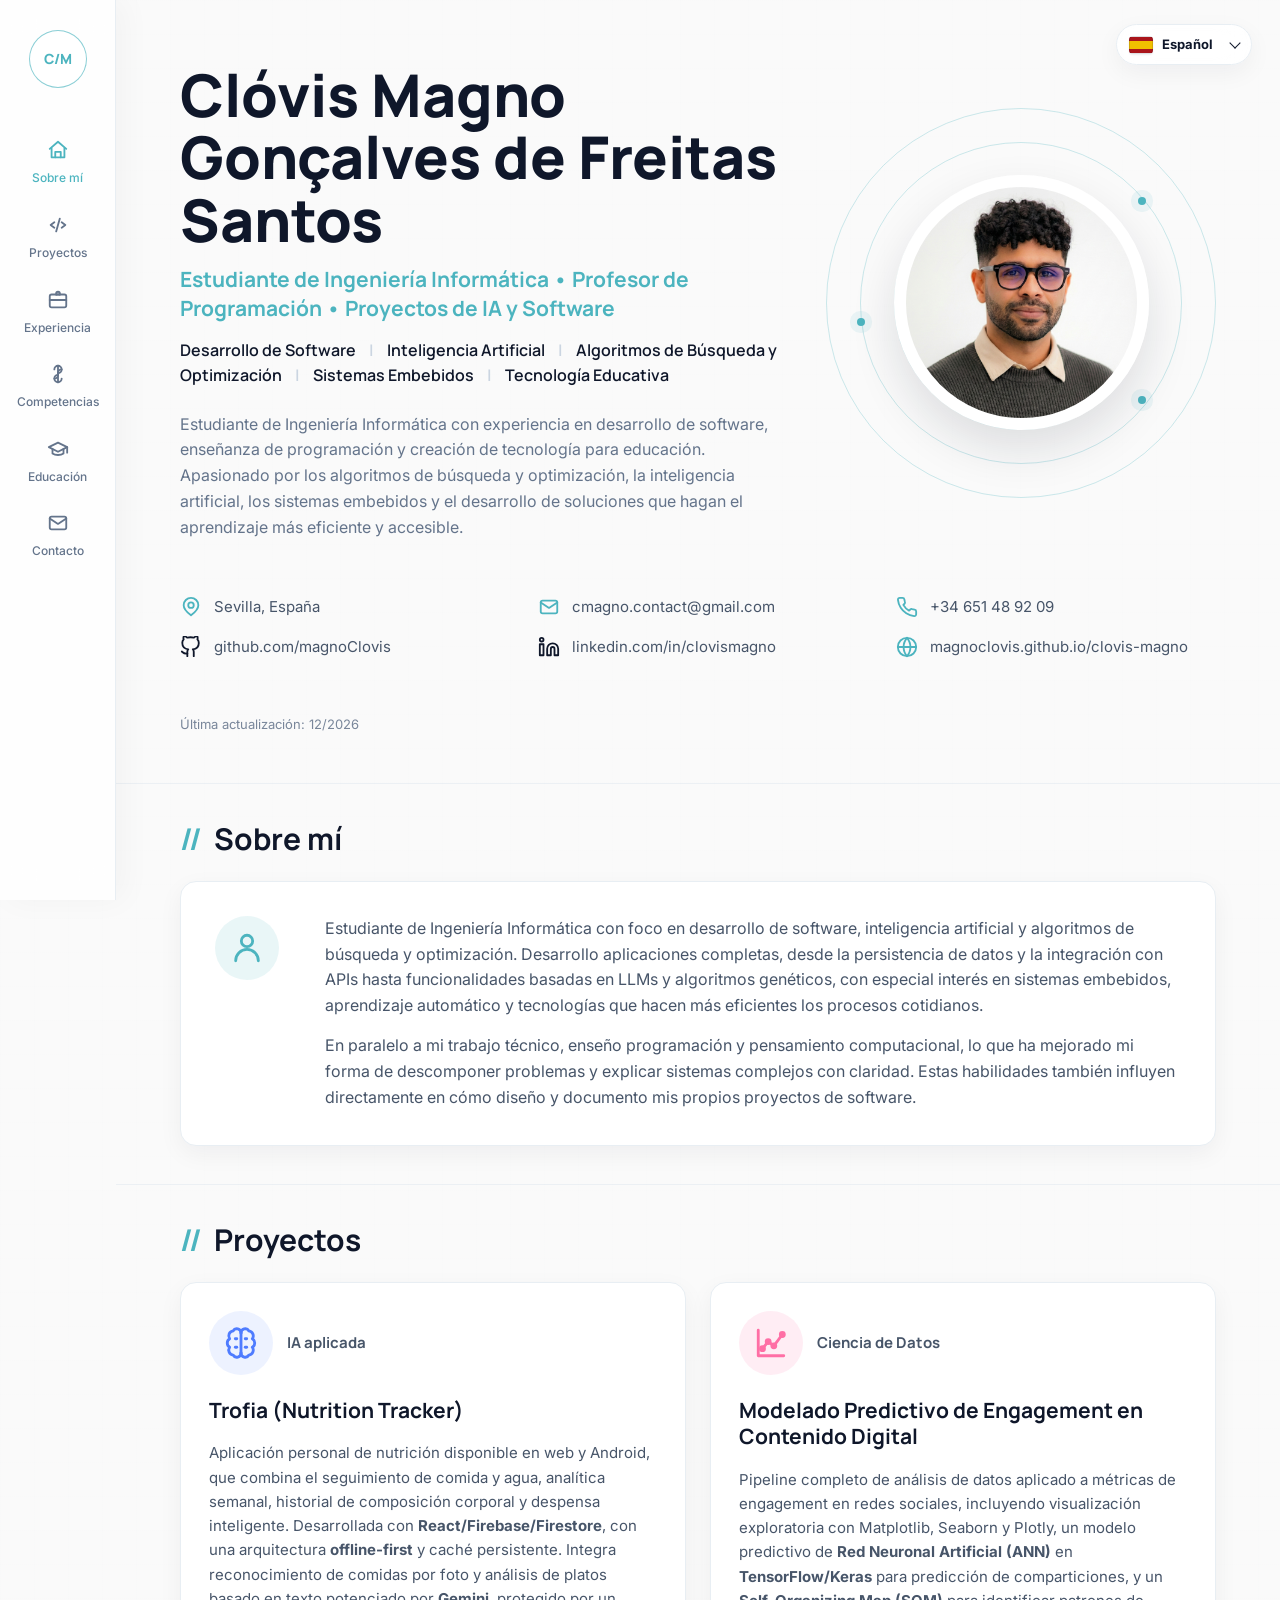
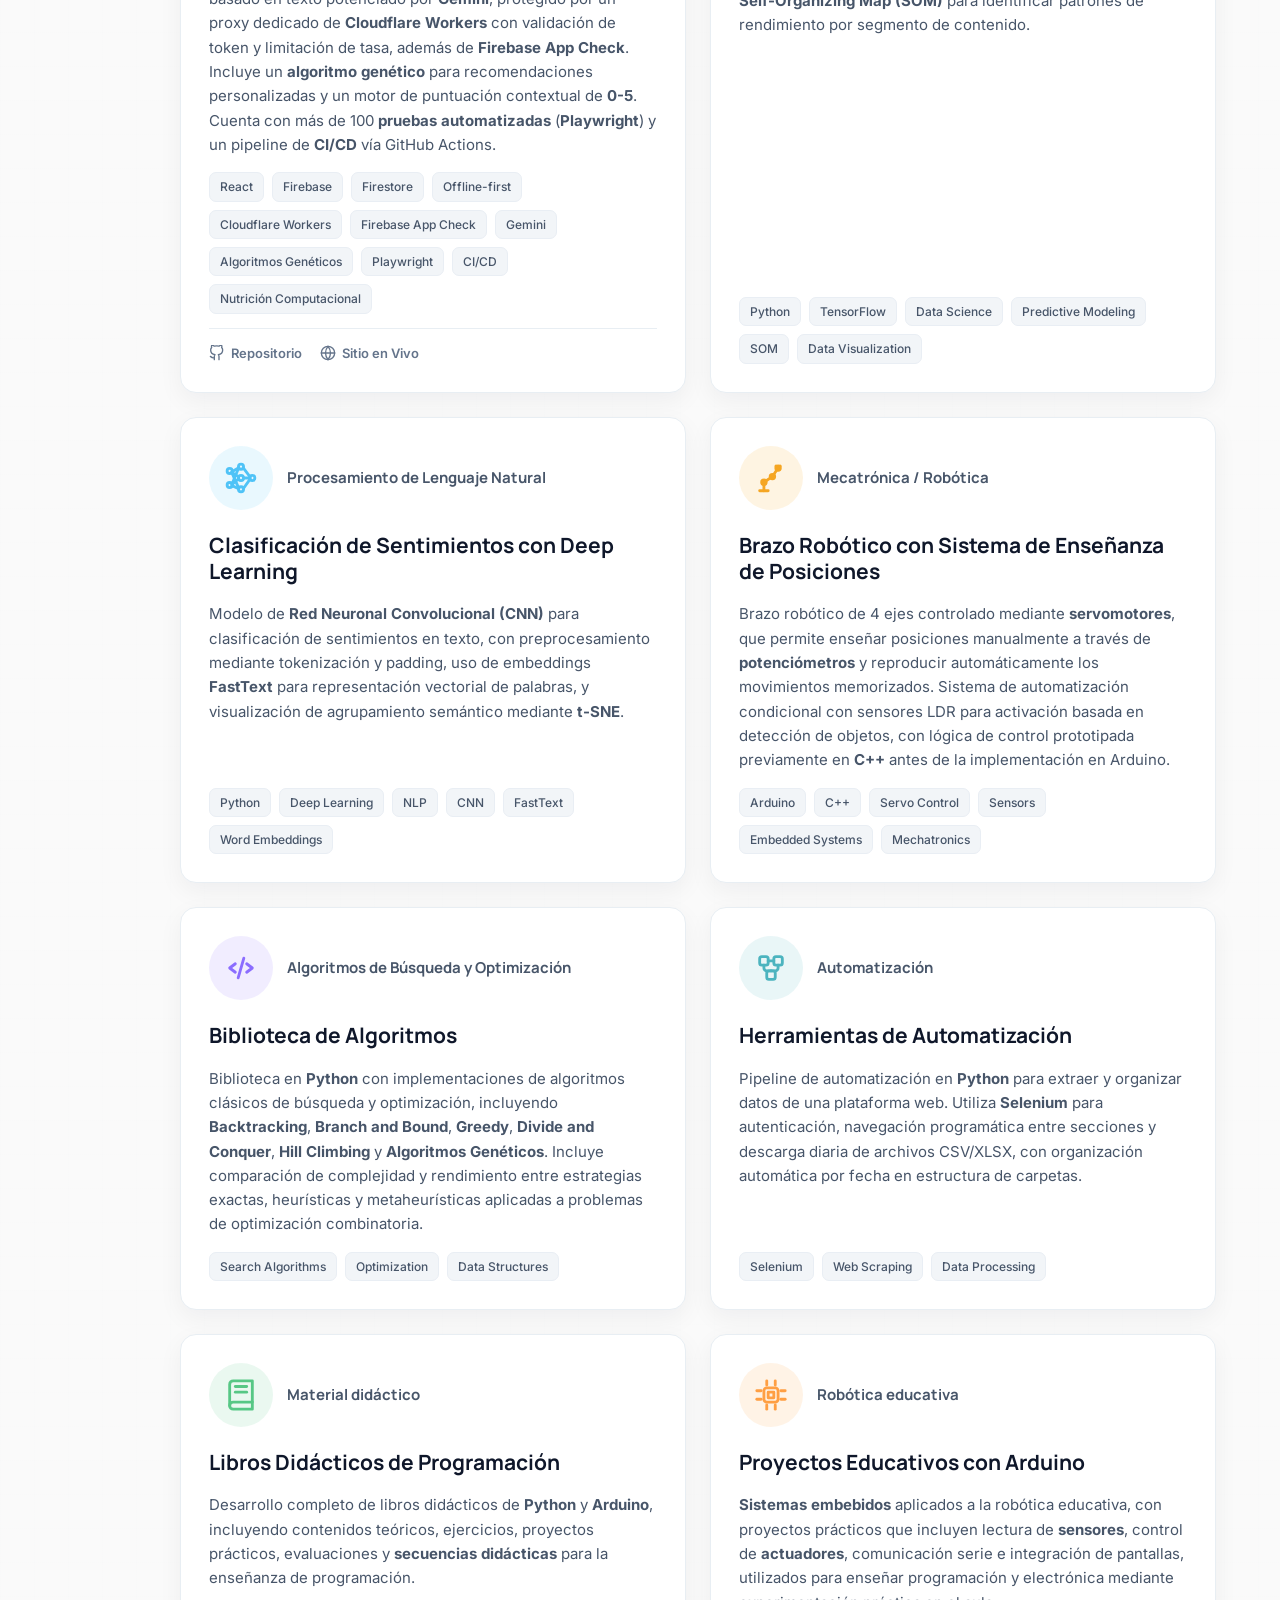
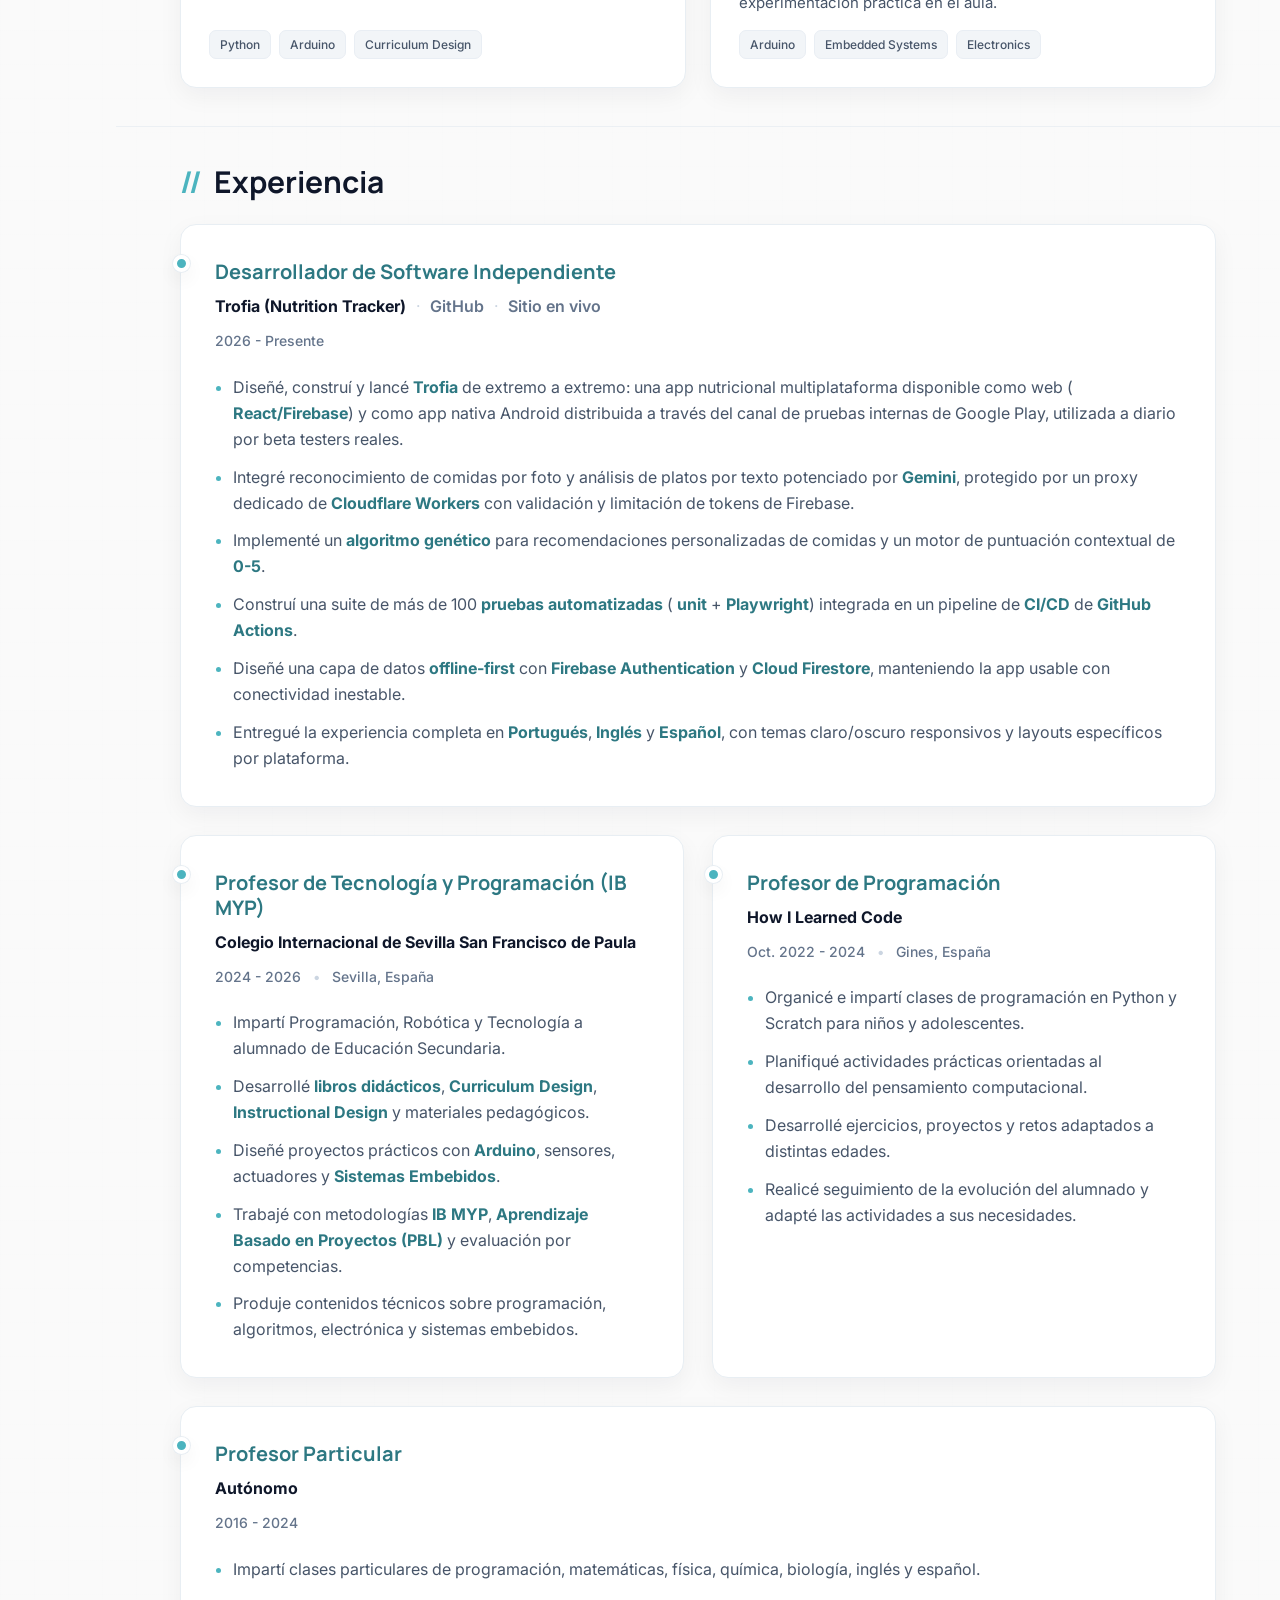
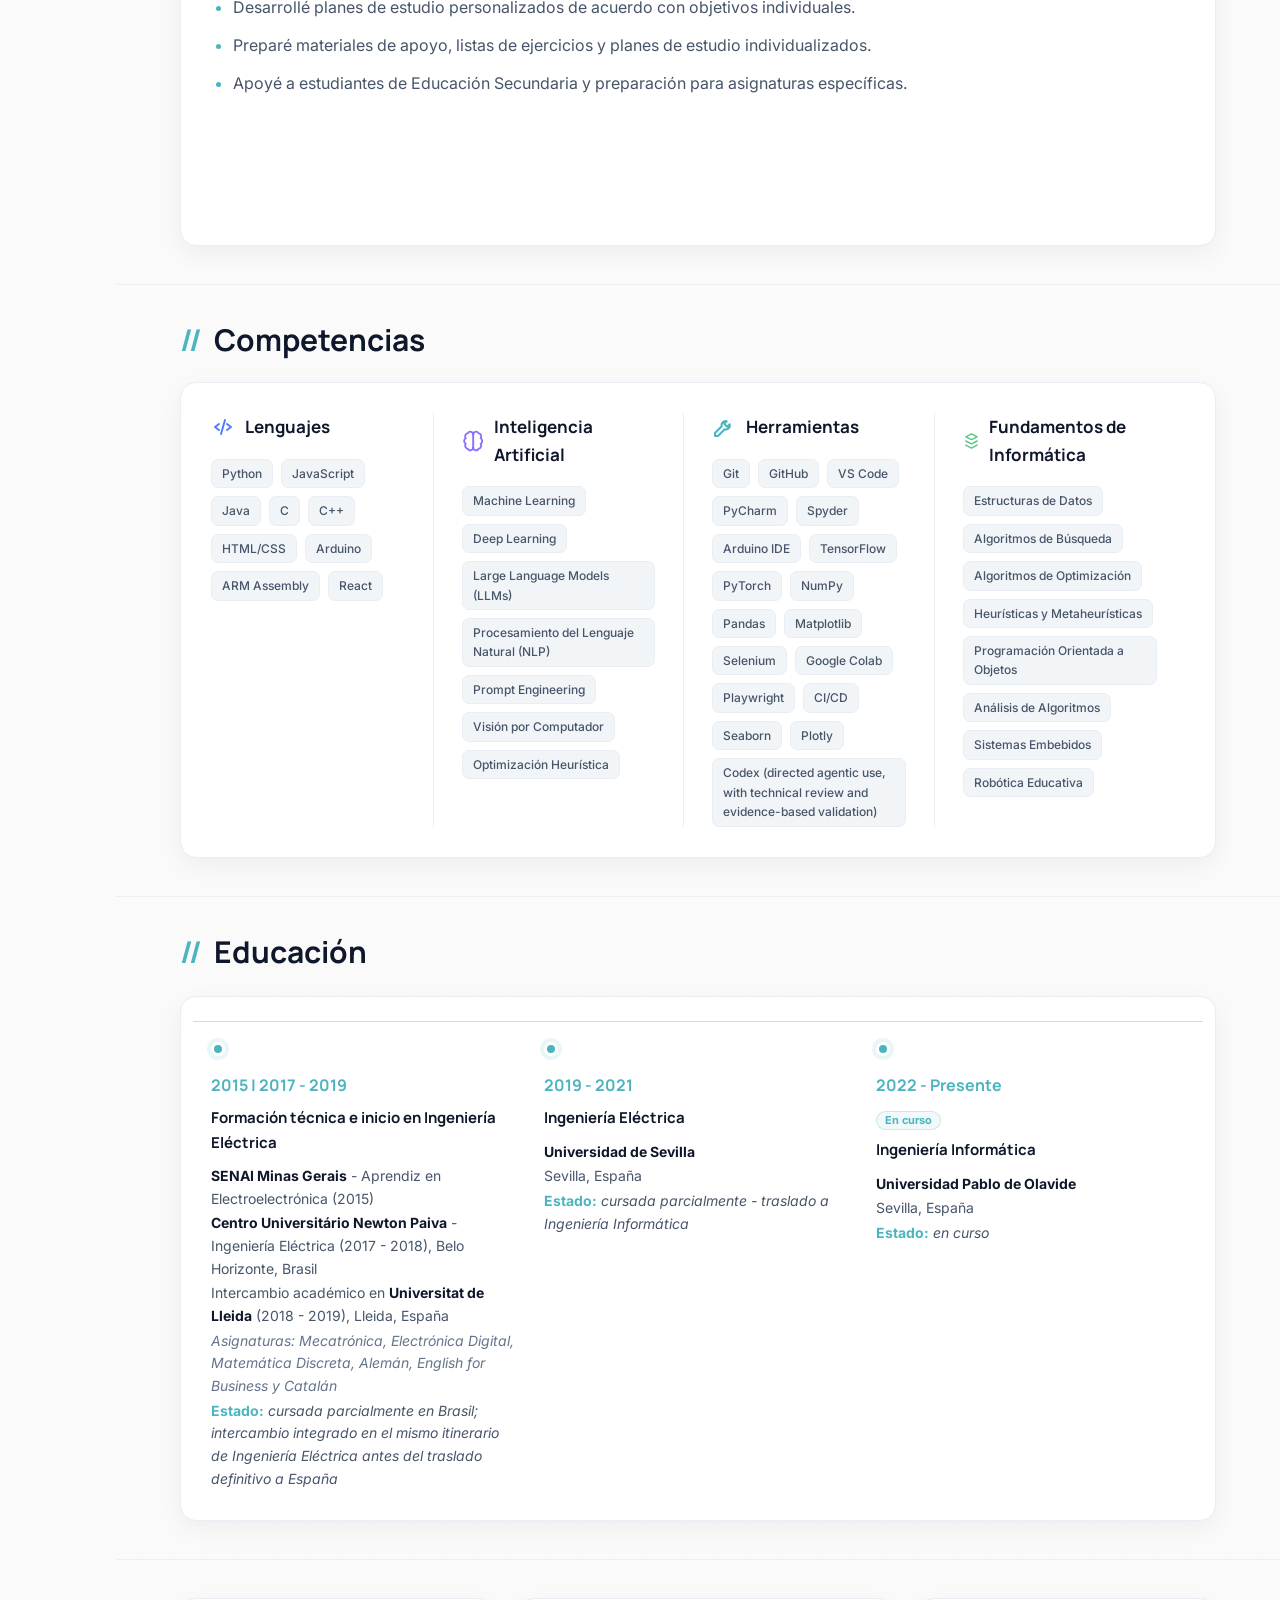
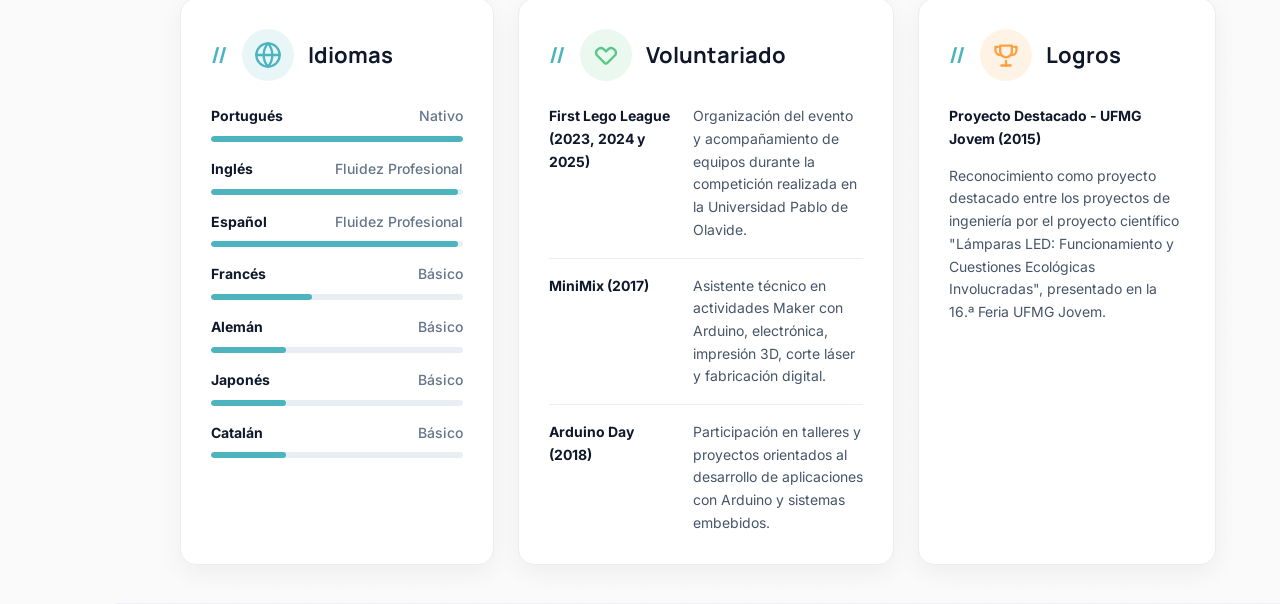
==== es.html @ 5e1bd8a6 "Update Trofia project details and add last-updated in resume" ====
<!DOCTYPE html>
<html lang="es-ES">
<head>
  <meta charset="UTF-8">
  <meta name="viewport" content="width=device-width, initial-scale=1.0">
  <title>Clóvis Magno (ES)</title>
  <link rel="preconnect" href="https://fonts.googleapis.com">
  <link rel="preconnect" href="https://fonts.gstatic.com" crossorigin>
  <link href="https://fonts.googleapis.com/css2?family=Inter:wght@400;500;600;700&family=Manrope:wght@600;700;800&display=swap" rel="stylesheet">
  <link rel="stylesheet" href="style.css?v=20260703d">
</head>
<body>
  <!-- Navegacion lateral: enlaces fijos a las secciones del curriculum. -->
  <aside class="sidebar" aria-label="Navegacion del curriculum">
    <a class="brand" href="#inicio" aria-label="Inicio">C/M</a>

    <nav class="menu">
      <a href="#sobre" class="active">
        <svg class="icon" viewBox="0 0 24 24" aria-hidden="true"><path d="M3 10.8 12 3l9 7.8"/><path d="M5 10v10h14V10"/><path d="M9 20v-6h6v6"/></svg>
        <span>Sobre mí</span>
      </a>
      <a href="#projetos">
        <svg class="icon" viewBox="0 0 24 24" aria-hidden="true"><path d="m8 9-4 3 4 3"/><path d="m16 9 4 3-4 3"/><path d="m14 5-4 14"/></svg>
        <span>Proyectos</span>
      </a>
      <a href="#experiencia">
        <svg class="icon" viewBox="0 0 24 24" aria-hidden="true"><path d="M10 6h4"/><path d="M10 6V5a2 2 0 0 1 2-2 2 2 0 0 1 2 2v1"/><rect x="3" y="6" width="18" height="14" rx="2"/><path d="M3 12h18"/></svg>
        <span>Experiencia</span>
      </a>
      <a href="#habilidades">
        <svg class="icon" viewBox="0 0 24 24" aria-hidden="true"><path d="M12 3v18"/><path d="M8 7a4 4 0 1 1 4 4"/><path d="M16 17a4 4 0 1 1-4-4"/><path d="M16 7a4 4 0 0 0-4 4"/><path d="M8 17a4 4 0 0 0 4-4"/></svg>
        <span>Competencias</span>
      </a>
      <a href="#educacao">
        <svg class="icon" viewBox="0 0 24 24" aria-hidden="true"><path d="m22 10-10-5-10 5 10 5 10-5Z"/><path d="M6 12v5c3 2 9 2 12 0v-5"/><path d="M22 10v6"/></svg>
        <span>Educación</span>
      </a>
      <a href="#contato">
        <svg class="icon" viewBox="0 0 24 24" aria-hidden="true"><rect x="3" y="5" width="18" height="14" rx="2"/><path d="m3 7 9 6 9-6"/></svg>
        <span>Contacto</span>
      </a>
    </nav>
  </aside>
  <!-- Fin de la navegacion lateral. -->

  <!-- Selector de idioma: enlaces entre las versiones localizadas del curriculum. -->
  <div class="language-switcher" aria-label="Selector de idioma">
    <details>
      <summary><span class="language-current"><span class="flag flag-es" aria-hidden="true"></span><span>Español</span></span></summary>
      <div class="language-options">
        <a href="index.html"><span class="flag flag-us" aria-hidden="true"></span><span>English</span></a>
        <a href="es.html" aria-current="page"><span class="flag flag-es" aria-hidden="true"></span><span>Español</span></a>
        <a href="pt.html"><span class="flag flag-br" aria-hidden="true"></span><span>Português</span></a>
      </div>
    </details>
  </div>
  <!-- Fin del selector de idioma. -->

  <!-- Contenido principal: cuerpo imprimible del curriculum. -->
  <main class="page">
    <!-- Seccion de presentacion: identidad, titular, foto y canales de contacto. -->
    <section class="hero section" id="inicio">
      <div class="hero-content">
        <h1>Clóvis Magno Gonçalves de Freitas Santos</h1>
        <h2>Estudiante de Ingeniería Informática • Profesor de Programación • Proyectos de IA y Software</h2>
        <p class="headline">Desarrollo de Software <span>|</span> Inteligencia Artificial <span>|</span> Algoritmos de Búsqueda y Optimización <span>|</span> Sistemas Embebidos <span>|</span> Tecnología Educativa</p>
        <p class="intro">
          Estudiante de Ingeniería Informática con experiencia en desarrollo de software,
          enseñanza de programación y creación de tecnología para educación. Apasionado por
          los algoritmos de búsqueda y optimización, la inteligencia artificial, los sistemas embebidos y
          el desarrollo de soluciones que hagan el aprendizaje más eficiente y accesible.
        </p>

      </div>

      <div class="portrait-wrap" aria-label="Foto de perfil">
        <div class="orbit orbit-one"></div>
        <div class="orbit orbit-two"></div>
        <div class="orbit orbit-three"></div>
        <div class="dot dot-a"></div>
        <div class="dot dot-b"></div>
        <div class="dot dot-c"></div>
        <div class="portrait" role="img" aria-label="Foto de Clovis Magno"></div>
      </div>

      <ul class="contact-grid" id="contato" aria-label="Datos de contacto">
        <li>
          <svg class="contact-icon" viewBox="0 0 24 24" aria-hidden="true"><path d="M20 10c0 5-8 11-8 11S4 15 4 10a8 8 0 1 1 16 0Z"/><circle cx="12" cy="10" r="3"/></svg>
          <span>Sevilla, España</span>
        </li>
        <li>
          <svg class="contact-icon" viewBox="0 0 24 24" aria-hidden="true"><rect x="3" y="5" width="18" height="14" rx="2"/><path d="m3 7 9 6 9-6"/></svg>
          <a href="mailto:cmagno.contact@gmail.com">cmagno.contact@gmail.com</a>
        </li>
        <li>
          <svg class="contact-icon" viewBox="0 0 24 24" aria-hidden="true"><path d="M22 16.92v3a2 2 0 0 1-2.18 2 19.8 19.8 0 0 1-8.63-3.07 19.5 19.5 0 0 1-6-6A19.8 19.8 0 0 1 2.12 4.2 2 2 0 0 1 4.11 2h3a2 2 0 0 1 2 1.72c.12.9.33 1.77.62 2.61a2 2 0 0 1-.45 2.11L8 9.72a16 16 0 0 0 6.28 6.28l1.28-1.28a2 2 0 0 1 2.11-.45c.84.29 1.71.5 2.61.62A2 2 0 0 1 22 16.92Z"/></svg>
          <a href="tel:+34651489209">+34 651 48 92 09</a>
        </li>
        <li>
          <svg class="contact-icon brand-icon" viewBox="0 0 24 24" aria-hidden="true"><path d="M15 22v-4a4.8 4.8 0 0 0-1-3.5c3.2-.4 6.5-1.6 6.5-7A5.4 5.4 0 0 0 19 3.8 5 5 0 0 0 18.9.3S17.7-.1 15 1.8a13.4 13.4 0 0 0-7 0C5.3-.1 4.1.3 4.1.3A5 5 0 0 0 4 3.8 5.4 5.4 0 0 0 2.5 7.5c0 5.4 3.3 6.6 6.5 7A4.8 4.8 0 0 0 8 18v4"/><path d="M8 19c-3 .9-4.5-.8-6-2"/></svg>
          <a href="https://github.com/magnoClovis" target="_blank" rel="noopener">github.com/magnoClovis</a>
        </li>
        <li>
          <svg class="contact-icon brand-icon" viewBox="0 0 24 24" aria-hidden="true"><path d="M16 8a6 6 0 0 1 6 6v7h-4v-7a2 2 0 0 0-4 0v7h-4v-7a6 6 0 0 1 6-6Z"/><path d="M2 9h4v12H2z"/><circle cx="4" cy="4" r="2"/></svg>
          <a href="https://www.linkedin.com/in/clovismagno/" target="_blank" rel="noopener">linkedin.com/in/clovismagno</a>
        </li>
        <li>
          <svg class="contact-icon" viewBox="0 0 24 24" aria-hidden="true"><circle cx="12" cy="12" r="10"/><path d="M2 12h20"/><path d="M12 2a15.3 15.3 0 0 1 0 20"/><path d="M12 2a15.3 15.3 0 0 0 0 20"/></svg>
          <a href="https://magnoclovis.github.io/clovis-magno/" target="_blank" rel="noopener">magnoclovis.github.io/clovis-magno</a>
        </li>
      </ul>
      <p class="last-updated" id="last-updated" data-label="Última actualización"></p>
    </section>
    <!-- Fin de la seccion de presentacion. -->

    <!-- Seccion sobre mi: resumen profesional enfocado en software. -->
    <section class="section about" id="sobre">
      <div class="section-title">
        <h2>Sobre mí</h2>
      </div>
      <div class="card about-layout">
        <div class="section-visual visual-teal">
          <svg viewBox="0 0 24 24" aria-hidden="true"><path d="M20 21a8 8 0 0 0-16 0"/><circle cx="12" cy="7" r="4"/></svg>
        </div>
        <div class="about-copy">
          <p>
            Estudiante de Ingeniería Informática con foco en desarrollo de software, inteligencia
            artificial y algoritmos de búsqueda y optimización. Desarrollo aplicaciones completas,
            desde la persistencia de datos y la integración con APIs hasta funcionalidades basadas en
            LLMs y algoritmos genéticos, con especial interés en sistemas embebidos, aprendizaje
            automático y tecnologías que hacen más eficientes los procesos cotidianos.
          </p>
          <p>
            En paralelo a mi trabajo técnico, enseño programación y pensamiento computacional, lo que
            ha mejorado mi forma de descomponer problemas y explicar sistemas complejos con claridad.
            Estas habilidades también influyen directamente en cómo diseño y documento mis propios
            proyectos de software.
          </p>
        </div>
      </div>
    </section>
    <!-- Fin de la seccion sobre mi. -->

    <!-- Seccion de proyectos: tarjetas de portfolio tecnico con etiquetas de tecnologia. -->
    <section class="section" id="projetos">
      <div class="section-heading">
        <div class="section-title">
          <h2>Proyectos</h2>
        </div>
      </div>

      <div class="project-grid">
        <article class="card project-card project-blue">
          <div class="project-header">
            <div class="section-visual">
              <svg viewBox="0 0 24 24" aria-hidden="true"><path d="M12 5a3 3 0 0 0-5.6-1.5A3.5 3.5 0 0 0 4 9a3.5 3.5 0 0 0 0 6 3.5 3.5 0 0 0 2.4 5.5A3 3 0 0 0 12 19"/><path d="M12 5a3 3 0 0 1 5.6-1.5A3.5 3.5 0 0 1 20 9a3.5 3.5 0 0 1 0 6 3.5 3.5 0 0 1-2.4 5.5A3 3 0 0 1 12 19"/><path d="M12 5v14"/><path d="M8 9h1"/><path d="M15 9h1"/><path d="M8 15h1"/><path d="M15 15h1"/></svg>
            </div>
            <p class="project-kicker">IA aplicada</p>
          </div>
          <h3>Trofia (Nutrition Tracker)</h3>
          <p>Aplicación personal de nutrición disponible en web y Android, que combina el seguimiento de comida y agua, analítica semanal, historial de composición corporal y despensa inteligente. Desarrollada con <strong>React/Firebase/Firestore</strong>, con una arquitectura <strong>offline-first</strong> y caché persistente. Integra reconocimiento de comidas por foto y análisis de platos basado en texto potenciado por <strong>Gemini</strong>, protegido por un proxy dedicado de <strong>Cloudflare Workers</strong> con validación de token y limitación de tasa, además de <strong>Firebase App Check</strong>. Incluye un <strong>algoritmo genético</strong> para recomendaciones personalizadas y un motor de puntuación contextual de <strong>0-5</strong>. Cuenta con más de 100 <strong>pruebas automatizadas</strong> (<strong>Playwright</strong>) y un pipeline de <strong>CI/CD</strong> vía GitHub Actions.</p>
          <div class="tags">
            <span>React</span><span>Firebase</span><span>Firestore</span><span>Offline-first</span><span>Cloudflare Workers</span><span>Firebase App Check</span><span>Gemini</span><span>Algoritmos Genéticos</span><span>Playwright</span><span>CI/CD</span><span>Nutrición Computacional</span>
          </div>
          <div class="project-links">
            <a href="https://github.com/magnoClovis/nutrition-tracker" target="_blank" rel="noopener">
              <svg viewBox="0 0 24 24" aria-hidden="true"><path d="M15 22v-4a4.8 4.8 0 0 0-1-3.5c3.2-.4 6.5-1.6 6.5-7A5.4 5.4 0 0 0 19 3.8 5 5 0 0 0 18.9.3S17.7-.1 15 1.8a13.4 13.4 0 0 0-7 0C5.3-.1 4.1.3 4.1.3A5 5 0 0 0 4 3.8 5.4 5.4 0 0 0 2.5 7.5c0 5.4 3.3 6.6 6.5 7A4.8 4.8 0 0 0 8 18v4"/><path d="M8 19c-3 .9-4.5-.8-6-2"/></svg>
              <span>Repositorio</span>
            </a>
            <a href="https://magnoclovis.github.io/nutrition-tracker/" target="_blank" rel="noopener">
              <svg viewBox="0 0 24 24" aria-hidden="true"><circle cx="12" cy="12" r="10"/><path d="M2 12h20"/><path d="M12 2a15.3 15.3 0 0 1 0 20"/><path d="M12 2a15.3 15.3 0 0 0 0 20"/></svg>
              <span>Sitio en Vivo</span>
            </a>
          </div>
        </article>

        <article class="card project-card project-pink">
          <div class="project-header">
            <div class="section-visual">
              <svg viewBox="0 0 24 24" aria-hidden="true"><path d="M3 3v18h18"/><path d="M6 16 10 11 14 14 20 6"/><circle cx="6" cy="16" r="1.4"/><circle cx="10" cy="11" r="1.4"/><circle cx="14" cy="14" r="1.4"/><circle cx="20" cy="6" r="1.4"/></svg>
            </div>
            <p class="project-kicker">Ciencia de Datos</p>
          </div>
          <h3>Modelado Predictivo de Engagement en Contenido Digital</h3>
          <p>Pipeline completo de análisis de datos aplicado a métricas de engagement en redes sociales, incluyendo visualización exploratoria con Matplotlib, Seaborn y Plotly, un modelo predictivo de <strong>Red Neuronal Artificial (ANN)</strong> en <strong>TensorFlow/Keras</strong> para predicción de comparticiones, y un <strong>Self-Organizing Map (SOM)</strong> para identificar patrones de rendimiento por segmento de contenido.</p>
          <div class="tags">
            <span>Python</span><span>TensorFlow</span><span>Data Science</span><span>Predictive Modeling</span><span>SOM</span><span>Data Visualization</span>
          </div>
        </article>

        <article class="card project-card project-cyan">
          <div class="project-header">
            <div class="section-visual">
              <svg viewBox="0 0 24 24" aria-hidden="true"><circle cx="4" cy="7" r="1.8"/><circle cx="4" cy="17" r="1.8"/><circle cx="12" cy="4" r="1.8"/><circle cx="12" cy="12" r="1.8"/><circle cx="12" cy="20" r="1.8"/><circle cx="20" cy="12" r="1.8"/><path d="M5.6 7.6 10.4 4.8"/><path d="M5.6 8 10.4 11.2"/><path d="M5.6 8.4 10.4 19.2"/><path d="M5.6 16.4 10.4 4.8"/><path d="M5.6 16.8 10.4 12.4"/><path d="M5.6 17.4 10.4 19.6"/><path d="M13.6 4.8 18.4 11.2"/><path d="M13.6 12 18.4 12"/><path d="M13.6 19.6 18.4 12.8"/></svg>
            </div>
            <p class="project-kicker">Procesamiento de Lenguaje Natural</p>
          </div>
          <h3>Clasificación de Sentimientos con Deep Learning</h3>
          <p>Modelo de <strong>Red Neuronal Convolucional (CNN)</strong> para clasificación de sentimientos en texto, con preprocesamiento mediante tokenización y padding, uso de embeddings <strong>FastText</strong> para representación vectorial de palabras, y visualización de agrupamiento semántico mediante <strong>t-SNE</strong>.</p>
          <div class="tags">
            <span>Python</span><span>Deep Learning</span><span>NLP</span><span>CNN</span><span>FastText</span><span>Word Embeddings</span>
          </div>
        </article>

        <article class="card project-card project-amber">
          <div class="project-header">
            <div class="section-visual">
              <svg viewBox="0 0 24 24" aria-hidden="true"><path d="M4 21h6"/><path d="M7 21v-4"/><circle cx="7" cy="15" r="1.6"/><path d="M7 15 13 11"/><circle cx="13" cy="11" r="1.6"/><path d="M13 11 17 5"/><circle cx="17" cy="5" r="1.6"/><path d="M15.5 3.5 17 5 18.5 3.5"/></svg>
            </div>
            <p class="project-kicker">Mecatrónica / Robótica</p>
          </div>
          <h3>Brazo Robótico con Sistema de Enseñanza de Posiciones</h3>
          <p>Brazo robótico de 4 ejes controlado mediante <strong>servomotores</strong>, que permite enseñar posiciones manualmente a través de <strong>potenciómetros</strong> y reproducir automáticamente los movimientos memorizados. Sistema de automatización condicional con sensores LDR para activación basada en detección de objetos, con lógica de control prototipada previamente en <strong>C++</strong> antes de la implementación en Arduino.</p>
          <div class="tags">
            <span>Arduino</span><span>C++</span><span>Servo Control</span><span>Sensors</span><span>Embedded Systems</span><span>Mechatronics</span>
          </div>
        </article>

        <article class="card project-card project-purple">
          <div class="project-header">
            <div class="section-visual">
              <svg viewBox="0 0 24 24" aria-hidden="true"><path d="m8 9-4 3 4 3"/><path d="m16 9 4 3-4 3"/><path d="m14 5-4 14"/></svg>
            </div>
            <p class="project-kicker">Algoritmos de Búsqueda y Optimización</p>
          </div>
          <h3>Biblioteca de Algoritmos</h3>
          <p>Biblioteca en <strong>Python</strong> con implementaciones de algoritmos clásicos de búsqueda y optimización, incluyendo <strong>Backtracking</strong>, <strong>Branch and Bound</strong>, <strong>Greedy</strong>, <strong>Divide and Conquer</strong>, <strong>Hill Climbing</strong> y <strong>Algoritmos Genéticos</strong>. Incluye comparación de complejidad y rendimiento entre estrategias exactas, heurísticas y metaheurísticas aplicadas a problemas de optimización combinatoria.</p>
          <div class="tags">
            <span>Search Algorithms</span><span>Optimization</span><span>Data Structures</span>
          </div>
        </article>

        <article class="card project-card project-teal">
          <div class="project-header">
            <div class="section-visual">
              <svg viewBox="0 0 24 24" aria-hidden="true"><rect x="4" y="4" width="6" height="6" rx="1.5"/><rect x="14" y="4" width="6" height="6" rx="1.5"/><rect x="9" y="14" width="6" height="6" rx="1.5"/><path d="M10 7h4"/><path d="M17 10v2a2 2 0 0 1-2 2h-3"/><path d="M7 10v2a2 2 0 0 0 2 2h3"/></svg>
            </div>
            <p class="project-kicker">Automatización</p>
          </div>
          <h3>Herramientas de Automatización</h3>
          <p>Pipeline de automatización en <strong>Python</strong> para extraer y organizar datos de una plataforma web. Utiliza <strong>Selenium</strong> para autenticación, navegación programática entre secciones y descarga diaria de archivos CSV/XLSX, con organización automática por fecha en estructura de carpetas.</p>
          <div class="tags">
            <span>Selenium</span><span>Web Scraping</span><span>Data Processing</span>
          </div>
        </article>

        <article class="card project-card project-green">
          <div class="project-header">
            <div class="section-visual">
              <svg viewBox="0 0 24 24" aria-hidden="true"><path d="M4 19.5A2.5 2.5 0 0 1 6.5 17H20"/><path d="M4 4.5A2.5 2.5 0 0 1 6.5 2H20v20H6.5A2.5 2.5 0 0 1 4 19.5v-15Z"/><path d="M8 6h8"/><path d="M8 10h8"/></svg>
            </div>
            <p class="project-kicker">Material didáctico</p>
          </div>
          <h3>Libros Didácticos de Programación</h3>
          <p>Desarrollo completo de libros didácticos de <strong>Python</strong> y <strong>Arduino</strong>, incluyendo contenidos teóricos, ejercicios, proyectos prácticos, evaluaciones y <strong>secuencias didácticas</strong> para la enseñanza de programación.</p>
          <div class="tags">
            <span>Python</span><span>Arduino</span><span>Curriculum Design</span>
          </div>
        </article>

        <article class="card project-card project-orange">
          <div class="project-header">
            <div class="section-visual">
              <svg viewBox="0 0 24 24" aria-hidden="true"><rect x="7" y="7" width="10" height="10" rx="2"/><path d="M10 10h4v4h-4z"/><path d="M9 2v3"/><path d="M15 2v3"/><path d="M9 19v3"/><path d="M15 19v3"/><path d="M2 9h3"/><path d="M2 15h3"/><path d="M19 9h3"/><path d="M19 15h3"/></svg>
            </div>
            <p class="project-kicker">Robótica educativa</p>
          </div>
          <h3>Proyectos Educativos con Arduino</h3>
          <p><strong>Sistemas embebidos</strong> aplicados a la robótica educativa, con proyectos prácticos que incluyen lectura de <strong>sensores</strong>, control de <strong>actuadores</strong>, comunicación serie e integración de pantallas, utilizados para enseñar programación y electrónica mediante experimentación práctica en el aula.</p>
          <div class="tags">
            <span>Arduino</span><span>Embedded Systems</span><span>Electronics</span>
          </div>
        </article>
      </div>
    </section>
    <!-- Fin de la seccion de proyectos. -->

    <!-- Seccion de experiencia: historial profesional de docencia y tutoria. -->
    <section class="section" id="experiencia">
      <div class="section-heading">
        <div class="section-title">
          <h2>Experiencia</h2>
        </div>
      </div>

      <div class="experience-grid">
        <article class="card job-card">
          <span class="job-dot"></span>
          <h3>Desarrollador de Software Independiente</h3>
          <p class="company">Trofia (Nutrition Tracker) <span class="sep">·</span> <a href="https://github.com/magnoClovis/nutrition-tracker" target="_blank" rel="noopener">GitHub</a> <span class="sep">·</span> <a href="https://magnoclovis.github.io/nutrition-tracker/" target="_blank" rel="noopener">Sitio en vivo</a></p>
          <p class="meta">2026 - Presente</p>
          <ul>
            <li>Diseñé, construí y lancé <strong>Trofia</strong> de extremo a extremo: una app nutricional multiplataforma disponible como web ( <strong>React/Firebase</strong>) y como app nativa Android distribuida a través del canal de pruebas internas de Google Play, utilizada a diario por beta testers reales.</li>
            <li>Integré reconocimiento de comidas por foto y análisis de platos por texto potenciado por <strong>Gemini</strong>, protegido por un proxy dedicado de <strong>Cloudflare Workers</strong> con validación y limitación de tokens de Firebase.</li>
            <li>Implementé un <strong>algoritmo genético</strong> para recomendaciones personalizadas de comidas y un motor de puntuación contextual de <strong>0-5</strong>.</li>
            <li>Construí una suite de más de 100 <strong>pruebas automatizadas</strong> ( <strong>unit</strong> + <strong>Playwright</strong>) integrada en un pipeline de <strong>CI/CD</strong> de <strong>GitHub Actions</strong>.</li>
            <li>Diseñé una capa de datos <strong>offline-first</strong> con <strong>Firebase Authentication</strong> y <strong>Cloud Firestore</strong>, manteniendo la app usable con conectividad inestable.</li>
            <li>Entregué la experiencia completa en <strong>Portugués</strong>, <strong>Inglés</strong> y <strong>Español</strong>, con temas claro/oscuro responsivos y layouts específicos por plataforma.</li>
          </ul>
        </article>

        <article class="card job-card">
          <span class="job-dot"></span>
          <h3>Profesor de Tecnología y Programación (IB MYP)</h3>
          <p class="company">Colegio Internacional de Sevilla San Francisco de Paula</p>
          <p class="meta">2024 - 2026 <span>•</span> Sevilla, España</p>
          <ul>
            <li>Impartí Programación, Robótica y Tecnología a alumnado de Educación Secundaria.</li>
            <li>Desarrollé <strong>libros didácticos</strong>, <strong>Curriculum Design</strong>, <strong>Instructional Design</strong> y materiales pedagógicos.</li>
            <li>Diseñé proyectos prácticos con <strong>Arduino</strong>, sensores, actuadores y <strong>Sistemas Embebidos</strong>.</li>
            <li>Trabajé con metodologías <strong>IB MYP</strong>, <strong>Aprendizaje Basado en Proyectos (PBL)</strong> y evaluación por competencias.</li>
            <li>Produje contenidos técnicos sobre programación, algoritmos, electrónica y sistemas embebidos.</li>
          </ul>
        </article>

        <article class="card job-card">
          <span class="job-dot"></span>
          <h3>Profesor de Programación</h3>
          <p class="company">How I Learned Code</p>
          <p class="meta">Oct. 2022 - 2024 <span>•</span> Gines, España</p>
          <ul>
            <li>Organicé e impartí clases de programación en Python y Scratch para niños y adolescentes.</li>
            <li>Planifiqué actividades prácticas orientadas al desarrollo del pensamiento computacional.</li>
            <li>Desarrollé ejercicios, proyectos y retos adaptados a distintas edades.</li>
            <li>Realicé seguimiento de la evolución del alumnado y adapté las actividades a sus necesidades.</li>
          </ul>
        </article>

        <article class="card job-card">
          <span class="job-dot"></span>
          <h3>Profesor Particular</h3>
          <p class="company">Autónomo</p>
          <p class="meta">2016 - 2024</p>
          <ul>
            <li>Impartí clases particulares de programación, matemáticas, física, química, biología, inglés y español.</li>
            <li>Desarrollé planes de estudio personalizados de acuerdo con objetivos individuales.</li>
            <li>Preparé materiales de apoyo, listas de ejercicios y planes de estudio individualizados.</li>
            <li>Apoyé a estudiantes de Educación Secundaria y preparación para asignaturas específicas.</li>
          </ul>
        </article>
      </div>
    </section>
    <!-- Fin de la seccion de experiencia. -->

    <!-- Seccion de competencias: habilidades tecnicas y herramientas agrupadas. -->
    <section class="section skills" id="habilidades">
      <div class="section-title">
        <h2>Competencias</h2>
      </div>

      <div class="card skills-grid">
        <div class="skill-block skill-blue">
          <h3><svg viewBox="0 0 24 24" aria-hidden="true"><path d="m8 9-4 3 4 3"/><path d="m16 9 4 3-4 3"/><path d="m14 5-4 14"/></svg>Lenguajes</h3>
          <div class="tags">
            <span>Python</span><span>JavaScript</span><span>Java</span><span>C</span><span>C++</span><span>HTML/CSS</span><span>Arduino</span><span>ARM Assembly</span><span>React</span>
          </div>
        </div>

        <div class="skill-block skill-purple">
          <h3><svg viewBox="0 0 24 24" aria-hidden="true"><path d="M12 5a3 3 0 0 0-5.6-1.5A3.5 3.5 0 0 0 4 9a3.5 3.5 0 0 0 0 6 3.5 3.5 0 0 0 2.4 5.5A3 3 0 0 0 12 19"/><path d="M12 5a3 3 0 0 1 5.6-1.5A3.5 3.5 0 0 1 20 9a3.5 3.5 0 0 1 0 6 3.5 3.5 0 0 1-2.4 5.5A3 3 0 0 1 12 19"/><path d="M12 5v14"/></svg>Inteligencia Artificial</h3>
          <div class="tags">
            <span>Machine Learning</span><span>Deep Learning</span><span>Large Language Models (LLMs)</span><span>Procesamiento del Lenguaje Natural (NLP)</span><span>Prompt Engineering</span><span>Visión por Computador</span><span>Optimización Heurística</span>
          </div>
        </div>

        <div class="skill-block skill-teal">
          <h3><svg viewBox="0 0 24 24" aria-hidden="true"><path d="M14.7 6.3a4 4 0 0 0-5 5L3 18v3h3l6.7-6.7a4 4 0 0 0 5-5l-2.5 2.5-3-3 2.5-2.5Z"/></svg>Herramientas</h3>
          <div class="tags">
            <span>Git</span><span>GitHub</span><span>VS Code</span><span>PyCharm</span><span>Spyder</span><span>Arduino IDE</span><span>TensorFlow</span><span>PyTorch</span><span>NumPy</span><span>Pandas</span><span>Matplotlib</span><span>Selenium</span><span>Google Colab</span><span>Playwright</span><span>CI/CD</span><span>Seaborn</span><span>Plotly</span><span>Codex (directed agentic use, with technical review and evidence-based validation)</span>
          </div>
        </div>

        <div class="skill-block skill-green">
          <h3><svg viewBox="0 0 24 24" aria-hidden="true"><path d="m12 2 8 4-8 4-8-4 8-4Z"/><path d="m4 12 8 4 8-4"/><path d="m4 18 8 4 8-4"/></svg>Fundamentos de Informática</h3>
          <div class="tags">
            <span>Estructuras de Datos</span><span>Algoritmos de Búsqueda</span><span>Algoritmos de Optimización</span><span>Heurísticas y Metaheurísticas</span><span>Programación Orientada a Objetos</span><span>Análisis de Algoritmos</span><span>Sistemas Embebidos</span><span>Robótica Educativa</span>
          </div>
        </div>
      </div>
    </section>
    <!-- Fin de la seccion de competencias. -->

    <!-- Seccion de educacion: linea de tiempo academica y tecnica en orden cronologico. -->
    <section class="section education credentials" id="educacao">
      <div class="section-title">
        <h2>Educación</h2>
      </div>

      <div class="card timeline education-timeline">
        <article class="timeline-item">
          <div class="pin"></div>
          <h3>2015 | 2017 - 2019</h3>
          <strong>Formación técnica e inicio en Ingeniería Eléctrica</strong>
          <p><strong class="institution">SENAI Minas Gerais</strong> - Aprendiz en Electroelectrónica (2015)</p>
          <p><strong class="institution">Centro Universitário Newton Paiva</strong> - Ingeniería Eléctrica (2017 - 2018), Belo Horizonte, Brasil</p>
          <p>Intercambio académico en <strong class="institution">Universitat de Lleida</strong> (2018 - 2019), Lleida, España</p>
          <p class="coursework">Asignaturas: Mecatrónica, Electrónica Digital, Matemática Discreta, Alemán, English for Business y Catalán</p>
          <p><span class="status-label">Estado:</span> <em class="status-value">cursada parcialmente en Brasil; intercambio integrado en el mismo itinerario de Ingeniería Eléctrica antes del traslado definitivo a España</em></p>
        </article>

        <article class="timeline-item">
          <div class="pin"></div>
          <h3>2019 - 2021</h3>
          <strong>Ingeniería Eléctrica</strong>
          <p><strong class="institution">Universidad de Sevilla</strong></p>
          <p>Sevilla, España</p>
          <p><span class="status-label">Estado:</span> <em class="status-value">cursada parcialmente - traslado a Ingeniería Informática</em></p>
        </article>

        <article class="timeline-item">
          <div class="pin"></div>
          <h3>2022 - Presente</h3>
          <span class="timeline-badge">En curso</span>
          <strong>Ingeniería Informática</strong>
          <p><strong class="institution">Universidad Pablo de Olavide</strong></p>
          <p>Sevilla, España</p>
          <p><span class="status-label">Estado:</span> <em class="status-value">en curso</em></p>
        </article>
      </div>
    </section>
    <!-- Fin de la seccion de educacion. -->

    <!-- Informacion adicional: idiomas, voluntariado y logros. -->
    <section class="section extra-grid">
      <article class="card extra-card language-card">
        <h2><span><svg viewBox="0 0 24 24" aria-hidden="true"><circle cx="12" cy="12" r="10"/><path d="M2 12h20"/><path d="M12 2a15.3 15.3 0 0 1 0 20"/><path d="M12 2a15.3 15.3 0 0 0 0 20"/></svg></span>Idiomas</h2>
        <div class="language-list">
          <div class="language-row" style="--level:100%"><p><strong>Portugués</strong><span>Nativo</span></p><div class="meter"><i></i></div></div>
          <div class="language-row" style="--level:98%"><p><strong>Inglés</strong><span>Fluidez Profesional</span></p><div class="meter"><i></i></div></div>
          <div class="language-row" style="--level:98%"><p><strong>Español</strong><span>Fluidez Profesional</span></p><div class="meter"><i></i></div></div>
          <div class="language-row" style="--level:40%"><p><strong>Francés</strong><span>Básico</span></p><div class="meter"><i></i></div></div>
          <div class="language-row" style="--level:30%"><p><strong>Alemán</strong><span>Básico</span></p><div class="meter"><i></i></div></div>
          <div class="language-row" style="--level:30%"><p><strong>Japonés</strong><span>Básico</span></p><div class="meter"><i></i></div></div>
          <div class="language-row" style="--level:30%"><p><strong>Catalán</strong><span>Básico</span></p><div class="meter"><i></i></div></div>
        </div>
      </article>

      <article class="card extra-card volunteering-card">
        <h2><span><svg viewBox="0 0 24 24" aria-hidden="true"><path d="M11 19 4 12a4 4 0 0 1 6-5l2 2 2-2a4 4 0 0 1 6 5l-7 7a1.4 1.4 0 0 1-2 0Z"/></svg></span>Voluntariado</h2>
        <div class="volunteer-list">
          <p><strong>First Lego League (2023, 2024 y 2025)</strong><span>Organización del evento y acompañamiento de equipos durante la competición realizada en la Universidad Pablo de Olavide.</span></p>
          <p><strong>MiniMix (2017)</strong><span>Asistente técnico en actividades Maker con Arduino, electrónica, impresión 3D, corte láser y fabricación digital.</span></p>
          <p><strong>Arduino Day (2018)</strong><span>Participación en talleres y proyectos orientados al desarrollo de aplicaciones con Arduino y sistemas embebidos.</span></p>
        </div>
      </article>

      <article class="card extra-card achievement-card">
        <h2><span><svg viewBox="0 0 24 24" aria-hidden="true"><path d="M8 21h8"/><path d="M12 17v4"/><path d="M7 4h10v5a5 5 0 0 1-10 0V4Z"/><path d="M5 5H3v3a4 4 0 0 0 4 4"/><path d="M19 5h2v3a4 4 0 0 1-4 4"/></svg></span>Logros</h2>
        <p><strong>Proyecto Destacado - UFMG Jovem (2015)</strong></p>
        <p>Reconocimiento como proyecto destacado entre los proyectos de ingeniería por el proyecto científico "Lámparas LED: Funcionamiento y Cuestiones Ecológicas Involucradas", presentado en la 16.ª Feria UFMG Jovem.</p>
      </article>
    </section>
    <!-- Fin de la informacion adicional. -->
  </main>
  <!-- Fin del contenido principal. -->
  <script>
    (function () {
      const now = new Date();
      const month = String(now.getMonth() + 1).padStart(2, "0");
      const year = now.getFullYear();
      const node = document.getElementById("last-updated");
      if (node && node.dataset && node.dataset.label) {
        node.textContent = `${node.dataset.label}: ${month}/${year}`;
      }
    })();
  </script>
</body>
</html>
---- style.css ----
/**
 * Design tokens
 *
 * Shared colors, spacing, radius, and shadow values used across the resume UI.
 */
:root {
  --accent: #4CB4BF;
  --blue: #4F7CFF;
  --teal: #4CB4BF;
  --green: #57C785;
  --orange: #FF9F43;
  --purple: #8B6DFF;
  --cyan: #4FC3F7;
  --pink: #FF6FA5;
  --amber: #F5A623;
  --bg: #FAFAFA;
  --card: #FFFFFF;
  --title: #0F172A;
  --text: #475569;
  --muted: #64748B;
  --border: #E8EEF3;
  --grid: rgba(230, 238, 243, 0.03);
  --shadow: 0 8px 24px rgba(15, 23, 42, 0.05);
  --radius: 16px;
}

/**
 * Base reset and document defaults
 *
 * Normalizes box sizing, typography, page background, and inherited link behavior.
 */
* {
  box-sizing: border-box;
}

html {
  scroll-behavior: smooth;
}

body {
  margin: 0;
  color: var(--text);
  font-family: "Inter", system-ui, -apple-system, BlinkMacSystemFont, "Segoe UI", sans-serif;
  font-size: 16px;
  line-height: 1.62;
  background:
    linear-gradient(var(--grid) 1px, transparent 1px),
    linear-gradient(90deg, var(--grid) 1px, transparent 1px),
    var(--bg);
  background-size: 34px 34px;
}

a {
  color: inherit;
  text-decoration: none;
}

/**
 * Floating controls
 *
 * Language selector and optional print-mode control displayed on the web version.
 */
.language-switcher {
  position: fixed;
  top: 24px;
  right: 28px;
  z-index: 20;
  font-size: 13px;
}

.print-mode-link {
  position: fixed;
  top: 76px;
  right: 28px;
  z-index: 20;
  display: inline-flex;
  align-items: center;
  gap: 8px;
  min-width: 136px;
  padding: 9px 12px;
  color: var(--title);
  font-size: 13px;
  font-weight: 700;
  background: rgba(255, 255, 255, 0.86);
  border: 1px solid var(--border);
  border-radius: 999px;
  box-shadow: var(--shadow);
  backdrop-filter: blur(16px);
}

.print-mode-link::before {
  content: "";
  width: 14px;
  height: 10px;
  border: 1.5px solid var(--accent);
  border-radius: 2px;
}

.language-switcher details {
  position: relative;
}

.language-switcher summary {
  min-width: 136px;
  display: inline-flex;
  align-items: center;
  justify-content: space-between;
  gap: 10px;
  padding: 9px 12px;
  color: var(--title);
  font-weight: 700;
  list-style: none;
  cursor: pointer;
  background: rgba(255, 255, 255, 0.86);
  border: 1px solid var(--border);
  border-radius: 999px;
  box-shadow: var(--shadow);
  backdrop-filter: blur(16px);
}

.language-switcher summary::-webkit-details-marker {
  display: none;
}

.language-switcher summary::after {
  content: "";
  width: 7px;
  height: 7px;
  border-right: 1.5px solid currentColor;
  border-bottom: 1.5px solid currentColor;
  transform: translateY(-2px) rotate(45deg);
}

.language-options {
  position: absolute;
  top: calc(100% + 8px);
  right: 0;
  width: 166px;
  display: grid;
  gap: 4px;
  padding: 6px;
  background: #fff;
  border: 1px solid var(--border);
  border-radius: 14px;
  box-shadow: 0 14px 34px rgba(15, 23, 42, 0.1);
}

.language-options a,
.language-current {
  display: flex;
  align-items: center;
  gap: 9px;
}

.language-options a {
  padding: 8px 10px;
  color: var(--text);
  font-weight: 600;
  border-radius: 10px;
}

.language-options a:hover,
.language-options a[aria-current="page"] {
  color: var(--title);
  background: #F2F5F8;
}

.flag {
  width: 24px;
  height: 18px;
  flex: 0 0 auto;
  display: inline-block;
  overflow: hidden;
  background-position: center;
  background-repeat: no-repeat;
  background-size: cover;
  border: 1px solid rgba(15, 23, 42, 0.14);
  border-radius: 4px;
  box-shadow: 0 1px 2px rgba(15, 23, 42, 0.08);
}

.flag-us {
  background-image: url("data:image/svg+xml,%3Csvg xmlns='http://www.w3.org/2000/svg' viewBox='0 0 7410 3900'%3E%3Cpath fill='%23b22234' d='M0 0h7410v3900H0z'/%3E%3Cpath stroke='%23fff' stroke-width='300' d='M0 450h7410M0 1050h7410M0 1650h7410M0 2250h7410M0 2850h7410M0 3450h7410'/%3E%3Cpath fill='%233c3b6e' d='M0 0h2964v2100H0z'/%3E%3Cg fill='%23fff'%3E%3Ccircle cx='247' cy='175' r='55'/%3E%3Ccircle cx='741' cy='175' r='55'/%3E%3Ccircle cx='1235' cy='175' r='55'/%3E%3Ccircle cx='1729' cy='175' r='55'/%3E%3Ccircle cx='2223' cy='175' r='55'/%3E%3Ccircle cx='2717' cy='175' r='55'/%3E%3Ccircle cx='494' cy='385' r='55'/%3E%3Ccircle cx='988' cy='385' r='55'/%3E%3Ccircle cx='1482' cy='385' r='55'/%3E%3Ccircle cx='1976' cy='385' r='55'/%3E%3Ccircle cx='2470' cy='385' r='55'/%3E%3Ccircle cx='247' cy='595' r='55'/%3E%3Ccircle cx='741' cy='595' r='55'/%3E%3Ccircle cx='1235' cy='595' r='55'/%3E%3Ccircle cx='1729' cy='595' r='55'/%3E%3Ccircle cx='2223' cy='595' r='55'/%3E%3Ccircle cx='2717' cy='595' r='55'/%3E%3Ccircle cx='494' cy='805' r='55'/%3E%3Ccircle cx='988' cy='805' r='55'/%3E%3Ccircle cx='1482' cy='805' r='55'/%3E%3Ccircle cx='1976' cy='805' r='55'/%3E%3Ccircle cx='2470' cy='805' r='55'/%3E%3Ccircle cx='247' cy='1015' r='55'/%3E%3Ccircle cx='741' cy='1015' r='55'/%3E%3Ccircle cx='1235' cy='1015' r='55'/%3E%3Ccircle cx='1729' cy='1015' r='55'/%3E%3Ccircle cx='2223' cy='1015' r='55'/%3E%3Ccircle cx='2717' cy='1015' r='55'/%3E%3Ccircle cx='494' cy='1225' r='55'/%3E%3Ccircle cx='988' cy='1225' r='55'/%3E%3Ccircle cx='1482' cy='1225' r='55'/%3E%3Ccircle cx='1976' cy='1225' r='55'/%3E%3Ccircle cx='2470' cy='1225' r='55'/%3E%3Ccircle cx='247' cy='1435' r='55'/%3E%3Ccircle cx='741' cy='1435' r='55'/%3E%3Ccircle cx='1235' cy='1435' r='55'/%3E%3Ccircle cx='1729' cy='1435' r='55'/%3E%3Ccircle cx='2223' cy='1435' r='55'/%3E%3Ccircle cx='2717' cy='1435' r='55'/%3E%3Ccircle cx='494' cy='1645' r='55'/%3E%3Ccircle cx='988' cy='1645' r='55'/%3E%3Ccircle cx='1482' cy='1645' r='55'/%3E%3Ccircle cx='1976' cy='1645' r='55'/%3E%3Ccircle cx='2470' cy='1645' r='55'/%3E%3Ccircle cx='247' cy='1855' r='55'/%3E%3Ccircle cx='741' cy='1855' r='55'/%3E%3Ccircle cx='1235' cy='1855' r='55'/%3E%3Ccircle cx='1729' cy='1855' r='55'/%3E%3Ccircle cx='2223' cy='1855' r='55'/%3E%3Ccircle cx='2717' cy='1855' r='55'/%3E%3C/g%3E%3C/svg%3E");
}

.flag-es {
  background-image: url("data:image/svg+xml,%3Csvg xmlns='http://www.w3.org/2000/svg' viewBox='0 0 750 500'%3E%3Cpath fill='%23aa151b' d='M0 0h750v500H0z'/%3E%3Cpath fill='%23f1bf00' d='M0 125h750v250H0z'/%3E%3C/svg%3E");
}

.flag-br {
  background-image: url("data:image/svg+xml,%3Csvg xmlns='http://www.w3.org/2000/svg' viewBox='0 0 720 504'%3E%3Cpath fill='%23009b3a' d='M0 0h720v504H0z'/%3E%3Cpath fill='%23ffdf00' d='M360 58 646 252 360 446 74 252z'/%3E%3Ccircle cx='360' cy='252' r='112' fill='%23002776'/%3E%3Cpath fill='none' stroke='%23fff' stroke-width='22' d='M256 238c68-20 148-14 224 22'/%3E%3C/svg%3E");
}

/**
 * Icon and heading defaults
 *
 * Establishes consistent SVG stroke rendering and removes default heading margins.
 */
svg {
  display: block;
  fill: none;
  stroke: currentColor;
  stroke-width: 2;
  stroke-linecap: round;
  stroke-linejoin: round;
}

h1,
h2,
h3,
p {
  margin-top: 0;
}

/**
 * Sidebar navigation
 *
 * Fixed vertical navigation with brand mark and section anchors.
 */
.sidebar {
  position: fixed;
  inset: 0 auto 0 0;
  z-index: 10;
  width: 116px;
  display: flex;
  flex-direction: column;
  align-items: center;
  gap: 52px;
  padding: 30px 16px;
  background: rgba(255, 255, 255, 0.78);
  border-right: 1px solid var(--border);
  box-shadow: 8px 0 30px rgba(15, 23, 42, 0.035);
  backdrop-filter: blur(18px);
}

.brand {
  width: 58px;
  height: 58px;
  display: grid;
  place-items: center;
  color: var(--accent);
  font-family: "Manrope", sans-serif;
  font-size: 14px;
  font-weight: 800;
  border: 1.5px solid rgba(76, 180, 191, 0.65);
  border-radius: 50%;
  background: #fff;
}

.menu {
  display: grid;
  gap: 26px;
  width: 100%;
}

.menu a {
  display: grid;
  justify-items: center;
  gap: 7px;
  color: var(--muted);
  font-size: 12px;
  font-weight: 500;
  transition: color 0.2s ease, transform 0.2s ease;
}

.menu a:hover,
.menu a.active {
  color: var(--accent);
  transform: translateY(-1px);
}

.icon {
  width: 22px;
  height: 22px;
}

/**
 * Page shell and hero
 *
 * Main content wrapper, section spacing, profile header, portrait, and contact grid.
 */
.page {
  max-width: 1320px;
  margin-left: 116px;
}

.section {
  padding: 38px 64px;
  border-bottom: 1px solid rgba(232, 238, 243, 0.78);
}

/**
 * Shared card and section primitives
 *
 * Reusable card surface, section headings, icon containers, and content blocks.
 */
.card {
  background: var(--card);
  border: 1px solid var(--border);
  border-radius: var(--radius);
  box-shadow: var(--shadow);
}

.hero {
  min-height: 520px;
  display: grid;
  grid-template-columns: minmax(0, 1fr) 390px;
  align-items: center;
  gap: 44px;
  padding-top: 64px;
  padding-bottom: 48px;
}

h1 {
  max-width: 760px;
  margin-bottom: 14px;
  color: var(--title);
  font-family: "Manrope", sans-serif;
  font-size: clamp(46px, 4.6vw, 62px);
  font-weight: 800;
  line-height: 1.06;
  letter-spacing: 0;
}

.hero h2 {
  max-width: 760px;
  margin-bottom: 16px;
  color: var(--accent);
  font-family: "Manrope", sans-serif;
  font-size: 21px;
  font-weight: 700;
  line-height: 1.35;
}

.headline {
  max-width: 780px;
  margin-bottom: 24px;
  color: var(--title);
  font-family: "Manrope", sans-serif;
  font-size: 16px;
  font-weight: 600;
  line-height: 1.55;
}

.headline span {
  color: #CBD5E1;
  padding: 0 10px;
}

.intro {
  max-width: 720px;
  margin-bottom: 0;
  color: var(--muted);
  font-size: 16px;
}

.contact-grid {
  grid-column: 1 / -1;
  display: grid;
  grid-template-columns: repeat(3, minmax(260px, 1fr));
  gap: 16px 38px;
  padding: 0;
  margin: 10px 0 0;
  list-style: none;
  font-size: 15px;
}

.contact-grid li {
  display: flex;
  align-items: center;
  gap: 12px;
  min-width: 0;
}

.contact-icon {
  width: 22px;
  height: 22px;
  flex: 0 0 auto;
  color: var(--accent);
}

.brand-icon {
  color: var(--title);
}

.contact-grid a,
.contact-grid span {
  color: var(--text);
  white-space: nowrap;
  transition: color 0.2s ease;
}

.contact-grid a:hover {
  color: var(--accent);
}

.last-updated {
  grid-column: 1 / -1;
  margin: 10px 0 0;
  color: var(--muted);
  font-size: 13px;
  opacity: 0.86;
}

.portrait-wrap {
  position: relative;
  width: min(390px, 100%);
  aspect-ratio: 1;
  justify-self: center;
  display: grid;
  place-items: center;
}

.orbit {
  position: absolute;
  inset: var(--inset);
  border: 1px solid rgba(76, 180, 191, 0.28);
  border-radius: 50%;
}

.orbit-one {
  --inset: 0;
}

.orbit-two {
  --inset: 34px;
}

.orbit-three {
  --inset: 68px;
}

.dot {
  position: absolute;
  width: 8px;
  height: 8px;
  background: var(--accent);
  border-radius: 50%;
  box-shadow: 0 0 0 7px rgba(76, 180, 191, 0.10);
}

.dot-a {
  top: 23%;
  right: 18%;
}

.dot-b {
  left: 8%;
  top: 54%;
}

.dot-c {
  right: 18%;
  bottom: 24%;
}

.portrait {
  position: relative;
  z-index: 1;
  width: 255px;
  aspect-ratio: 1;
  background-image:
    url("foto_perfil.jpg"),
    linear-gradient(135deg, rgba(76, 180, 191, 0.16), rgba(79, 124, 255, 0.10)),
    linear-gradient(#fff, #fff);
  background-size: cover, cover, cover;
  background-position: center;
  border: 12px solid #fff;
  border-radius: 50%;
  box-shadow: 0 20px 46px rgba(15, 23, 42, 0.12);
  overflow: hidden;
}

.section-title,
.section-heading {
  display: flex;
  align-items: center;
  gap: 12px;
}

.section-title h2,
.section-heading h2 {
  margin: 0;
  color: var(--title);
  font-family: "Manrope", sans-serif;
  font-size: 30px;
  font-weight: 700;
  line-height: 1.1;
}

.section-title h2::before,
.section-heading h2::before {
  content: "//";
  margin-right: 12px;
  color: var(--accent);
  font-weight: 700;
}

.section-heading {
  justify-content: space-between;
  margin-bottom: 26px;
}

.about-layout {
  display: grid;
  grid-template-columns: 82px minmax(0, 1fr);
  gap: 28px;
  align-items: start;
  margin-top: 26px;
  padding: 34px;
}

.section-visual {
  width: 64px;
  height: 64px;
  display: grid;
  place-items: center;
  flex: 0 0 auto;
  color: var(--project-color, var(--accent));
  background: var(--project-bg, rgba(76, 180, 191, 0.12));
  border-radius: 50%;
}

.section-visual svg {
  width: 34px;
  height: 34px;
}

.visual-teal {
  --project-color: var(--accent);
  --project-bg: rgba(76, 180, 191, 0.12);
}

.about-copy {
  display: grid;
  gap: 14px;
}

.about-copy p {
  margin-bottom: 0;
  color: var(--text);
  font-size: 16px;
}

/**
 * Experience cards
 *
 * Responsive job-card grid with role metadata, timeline dots, and highlighted keywords.
 */
.experience-grid {
  display: grid;
  grid-template-columns: repeat(2, minmax(0, 1fr));
  gap: 28px;
}

.job-card {
  position: relative;
  min-height: 440px;
  padding: 34px;
}

.job-card:first-child {
  grid-column: 1 / -1;
  min-height: 0;
}

.job-card:last-child {
  grid-column: 1 / -1;
}

.job-dot {
  position: absolute;
  top: 30px;
  left: -8px;
  width: 17px;
  height: 17px;
  background: var(--accent);
  border: 4px solid #fff;
  border-radius: 50%;
  box-shadow: 0 0 0 1px var(--border), 0 8px 18px rgba(15, 23, 42, 0.06);
}

.job-card h3 {
  margin-bottom: 10px;
  color: #2D7882;
  font-family: "Manrope", sans-serif;
  font-size: 20px;
  font-weight: 700;
  line-height: 1.25;
}

.company {
  margin-bottom: 10px;
  color: var(--title);
  font-weight: 700;
}

.company a {
  color: var(--muted);
  font-weight: 600;
  transition: color 0.2s ease;
}

.company a:hover {
  color: var(--accent);
}

.company .sep {
  color: #CBD5E1;
  padding: 0 6px;
  font-weight: 400;
}

.meta {
  margin-bottom: 22px;
  color: var(--muted);
  font-size: 14px;
  font-weight: 500;
}

.meta span {
  color: #CBD5E1;
  padding: 0 8px;
}

.job-card ul {
  display: grid;
  gap: 12px;
  margin: 0;
  padding-left: 18px;
}

.job-card li::marker {
  color: var(--accent);
}

.job-card li strong {
  color: #2D7882;
  font-weight: 700;
}

/**
 * Project cards
 *
 * Portfolio grid with category accent colors, headers, descriptions, and tag chips.
 */
.project-grid {
  display: grid;
  grid-template-columns: repeat(2, minmax(0, 1fr));
  gap: 24px;
}

.project-card {
  min-height: 330px;
  display: flex;
  flex-direction: column;
  padding: 28px;
}

.project-header {
  display: flex;
  align-items: center;
  gap: 14px;
  margin-bottom: 22px;
}

.project-kicker {
  margin: 0;
  color: var(--project-color);
  font-family: "Manrope", sans-serif;
  font-size: 13px;
  font-weight: 700;
}

.project-card h3 {
  margin-bottom: 18px;
  color: var(--title);
  font-family: "Manrope", sans-serif;
  font-size: 21px;
  font-weight: 700;
  line-height: 1.25;
}

.project-card p {
  color: var(--text);
  font-size: 15px;
}

.project-blue {
  --project-color: var(--blue);
  --project-bg: rgba(79, 124, 255, 0.10);
}

.project-green {
  --project-color: var(--green);
  --project-bg: rgba(87, 199, 133, 0.12);
}

.project-orange {
  --project-color: var(--orange);
  --project-bg: rgba(255, 159, 67, 0.13);
}

.project-purple {
  --project-color: var(--purple);
  --project-bg: rgba(139, 109, 255, 0.12);
}

.project-teal {
  --project-color: var(--teal);
  --project-bg: rgba(76, 180, 191, 0.12);
}

.project-cyan {
  --project-color: var(--cyan);
  --project-bg: rgba(79, 195, 247, 0.12);
}

.project-pink {
  --project-color: var(--pink);
  --project-bg: rgba(255, 111, 165, 0.12);
}

.project-amber {
  --project-color: var(--amber);
  --project-bg: rgba(245, 166, 35, 0.13);
}

/**
 * Tag chips
 *
 * Small pill labels used for technologies, skills, and project categories.
 */
.tags {
  display: flex;
  flex-wrap: wrap;
  gap: 8px;
  margin-top: auto;
}

.tags span {
  display: inline-flex;
  align-items: center;
  min-height: 28px;
  padding: 4px 10px;
  color: var(--text);
  font-size: 12px;
  font-weight: 500;
  background: #F2F5F8;
  border: 1px solid #E9EEF4;
  border-radius: 7px;
}

/**
 * Project links
 *
 * Discreet repository/live-site links shown in a project card footer.
 */
.project-links {
  display: flex;
  gap: 18px;
  margin-top: 14px;
  padding-top: 14px;
  border-top: 1px solid var(--border);
}

.project-links a {
  display: inline-flex;
  align-items: center;
  gap: 6px;
  color: var(--muted);
  font-size: 13px;
  font-weight: 600;
  transition: color 0.2s ease;
}

.project-links a:hover {
  color: var(--project-color, var(--accent));
}

.project-links svg {
  width: 16px;
  height: 16px;
  flex: 0 0 auto;
}

/**
 * Skills grid
 *
 * Four-column competency layout for languages, AI, tools, and foundations.
 */
.skills-grid {
  display: grid;
  grid-template-columns: repeat(4, minmax(0, 1fr));
  gap: 28px;
  margin-top: 26px;
  padding: 30px;
}

.skill-block {
  padding-right: 28px;
  border-right: 1px solid var(--border);
}

.skill-block:last-child {
  border-right: 0;
}

.skill-block h3 {
  display: flex;
  align-items: center;
  gap: 10px;
  margin-bottom: 18px;
  color: var(--title);
  font-family: "Manrope", sans-serif;
  font-size: 17px;
  font-weight: 700;
}

.skill-block h3 svg {
  width: 24px;
  height: 24px;
  color: var(--skill-color, var(--accent));
}

.skill-blue {
  --skill-color: var(--blue);
}

.skill-purple {
  --skill-color: var(--purple);
}

.skill-teal {
  --skill-color: var(--teal);
}

.skill-green {
  --skill-color: var(--green);
}

/**
 * Education timeline
 *
 * Chronological academic timeline with pins, status labels, and secondary coursework.
 */
.timeline {
  position: relative;
  display: grid;
  grid-template-columns: repeat(3, minmax(0, 1fr));
  gap: 24px;
  margin-top: 28px;
}

.timeline::before {
  content: "";
  position: absolute;
  top: 24px;
  left: 12px;
  right: 12px;
  height: 1.5px;
  background: rgba(76, 180, 191, 0.36);
}

.education-timeline {
  padding: 28px 30px;
}

.timeline-item {
  position: relative;
  padding-top: 48px;
}

.pin {
  position: absolute;
  top: 17px;
  left: 0;
  width: 14px;
  height: 14px;
  background: var(--accent);
  border: 3px solid #fff;
  border-radius: 50%;
  box-shadow: 0 0 0 4px rgba(76, 180, 191, 0.12);
}

.timeline h3 {
  margin-bottom: 8px;
  color: var(--accent);
  font-family: "Manrope", sans-serif;
  font-size: 16px;
  font-weight: 700;
}

.timeline-badge {
  display: inline-flex;
  align-items: center;
  margin: 0 0 8px;
  padding: 3px 8px;
  border: 1px solid rgba(76, 180, 191, 0.24);
  border-radius: 999px;
  background: rgba(76, 180, 191, 0.08);
  color: var(--accent);
  font-family: "Inter", sans-serif;
  font-size: 11px;
  font-weight: 700;
  line-height: 1;
}

.timeline strong {
  display: block;
  margin-bottom: 10px;
  color: var(--title);
  font-family: "Manrope", sans-serif;
  font-size: 15px;
  font-weight: 700;
}

.timeline p {
  margin-bottom: 2px;
  color: var(--text);
  font-size: 14px;
}

.timeline .institution {
  display: inline;
  margin: 0;
  color: var(--title);
  font-family: inherit;
  font-size: inherit;
  font-weight: 700;
}

.timeline .status-label {
  color: var(--accent);
  font-weight: 700;
}

.timeline .status-value {
  color: var(--text);
  font-style: italic;
}

.timeline .coursework {
  color: var(--muted);
  font-style: italic;
}

/**
 * Additional information cards
 *
 * Languages, volunteering, and achievements displayed in the final resume band.
 */
.extra-grid {
  display: grid;
  grid-template-columns: 1fr 1.2fr 0.95fr;
  gap: 24px;
}

.extra-card {
  padding: 30px;
}

.extra-card h2 {
  display: flex;
  align-items: center;
  gap: 14px;
  margin-bottom: 24px;
  color: var(--title);
  font-family: "Manrope", sans-serif;
  font-size: 22px;
  font-weight: 700;
}

.extra-card h2::before {
  content: "//";
  color: var(--accent);
}

.extra-card h2 span {
  display: grid;
  place-items: center;
  width: 52px;
  height: 52px;
  flex: 0 0 auto;
  color: var(--accent);
  background: rgba(76, 180, 191, 0.12);
  border-radius: 50%;
}

.extra-card h2 span svg {
  width: 28px;
  height: 28px;
}

.language-list,
.volunteer-list {
  display: grid;
  gap: 16px;
}

.language-row p {
  display: flex;
  justify-content: space-between;
  gap: 18px;
  margin-bottom: 8px;
}

.language-row strong,
.volunteer-list strong,
.extra-card strong {
  color: var(--title);
  font-weight: 700;
}

.language-row span {
  color: var(--muted);
  font-size: 14px;
  font-weight: 500;
  white-space: nowrap;
}

.meter {
  height: 6px;
  overflow: hidden;
  background: var(--border);
  border-radius: 999px;
}

.meter i {
  display: block;
  width: var(--level);
  height: 100%;
  background: var(--accent);
  border-radius: inherit;
}

.volunteer-list p {
  display: grid;
  grid-template-columns: minmax(130px, 0.75fr) minmax(0, 1.25fr);
  gap: 14px;
  margin: 0;
  padding-bottom: 16px;
  border-bottom: 1px solid var(--border);
}

.volunteer-list p:last-child {
  padding-bottom: 0;
  border-bottom: 0;
}

.volunteer-list span,
.extra-card p {
  color: var(--text);
  font-size: 14px;
}

.achievement-card h2 span {
  color: var(--orange);
  background: rgba(255, 159, 67, 0.13);
}

.volunteering-card h2 span {
  color: var(--green);
  background: rgba(87, 199, 133, 0.12);
}

/**
 * Responsive layout
 *
 * Tablet and small-desktop adjustments for grids, wrapping, and portrait scale.
 */
@media (max-width: 1180px) {
  .sidebar {
    position: static;
    width: auto;
    height: auto;
    flex-direction: row;
    justify-content: space-between;
    padding: 18px 24px;
  }

  .menu {
    width: auto;
    grid-auto-flow: column;
    gap: 18px;
    overflow-x: auto;
  }

  .page {
    margin-left: 0;
  }

  .hero {
    grid-template-columns: 1fr;
  }

  .portrait-wrap {
    grid-row: 1;
  }

  .experience-grid,
  .project-grid,
  .skills-grid,
  .extra-grid {
    grid-template-columns: repeat(2, minmax(0, 1fr));
  }

  .timeline {
    grid-template-columns: repeat(2, minmax(0, 1fr));
  }

  .timeline::before {
    display: none;
  }

  .timeline-item {
    padding-top: 0;
    padding-left: 28px;
  }

  .pin {
    top: 5px;
    left: 0;
  }
}

/**
 * Mobile layout
 *
 * Stacks the navigation and content cards for narrow screens.
 */
@media (max-width: 760px) {
  .section {
    padding: 30px 20px;
  }

  .sidebar {
    align-items: flex-start;
    gap: 16px;
  }

  .brand {
    width: 48px;
    height: 48px;
    font-size: 13px;
  }

  .menu a {
    font-size: 12px;
  }

  .hero {
    padding-top: 40px;
  }

  h1 {
    font-size: 42px;
  }

  .hero h2 {
    font-size: 19px;
  }

  .headline {
    font-size: 16px;
  }

  .contact-grid,
  .experience-grid,
  .project-grid,
  .skills-grid,
  .timeline,
  .extra-grid,
  .about-layout {
    grid-template-columns: 1fr;
  }

  .contact-grid a,
  .contact-grid span {
    white-space: normal;
  }

  .skills-grid,
  .about-layout {
    padding: 24px;
  }

  .skill-block {
    padding-right: 0;
    padding-bottom: 22px;
    border-right: 0;
    border-bottom: 1px solid var(--border);
  }

  .skill-block:last-child {
    padding-bottom: 0;
    border-bottom: 0;
  }

  .volunteer-list p {
    grid-template-columns: 1fr;
    gap: 4px;
  }

  .portrait-wrap {
    width: 320px;
  }

  .portrait {
    width: 210px;
  }
}

/**
 * Print layout
 *
 * A4 portrait rules for browser PDF export, including compact spacing and page-break control.
 */
@media print {
  @page {
    size: A4;
    margin: 0;
  }

  html,
  body {
    margin: 0;
    padding: 5mm 6.5mm;
    color: #1f2937;
    font-size: 11px;
    line-height: 1.45;
    background: #fff;
    -webkit-print-color-adjust: exact;
    print-color-adjust: exact;
  }

  .sidebar {
    display: none;
  }

  .language-switcher,
  .print-mode-link {
    display: none;
  }

  .last-updated {
    display: none;
  }

  .page {
    max-width: none;
    margin: 0;
  }

  .section {
    padding: 4px 0;
    break-inside: auto;
  }

  .card,
  .about-layout,
  .job-card,
  .project-card,
  .skills-grid,
  .education-timeline,
  .extra-card {
    break-inside: auto;
  }

  .skills {
    break-before: auto;
    page-break-before: auto;
    padding-top: 0;
  }

  .hero {
    min-height: auto;
    grid-template-columns: minmax(0, 1fr) 128px;
    gap: 12px;
    padding-top: 0;
    padding-bottom: 4px;
  }

  h1 {
    margin-bottom: 3px;
    font-size: 21px;
    line-height: 1.04;
  }

  .hero h2 {
    margin-bottom: 4px;
    font-size: 11px;
    line-height: 1.2;
  }

  .headline {
    margin-bottom: 6px;
    font-size: 9.3px;
    line-height: 1.3;
  }

  .intro {
    max-width: 135mm;
    margin-bottom: 5px;
    font-size: 11px;
    line-height: 1.6;
  }

  .contact-grid {
    grid-template-columns: repeat(3, minmax(0, 1fr));
    gap: 3px 8px;
    font-size: 8.6px;
  }

  .contact-icon {
    width: 12px;
    height: 12px;
  }

  .portrait-wrap {
    width: 128px;
    grid-column: 2;
    grid-row: 1;
    align-self: start;
  }

  .orbit-two {
    --inset: 12px;
  }

  .orbit-three {
    --inset: 24px;
  }

  .dot {
    width: 4px;
    height: 4px;
    box-shadow: none;
  }

  .portrait {
    width: 92px;
    border-width: 4px;
    box-shadow: 0 8px 18px rgba(15, 23, 42, 0.08);
  }

  .section-title h2,
  .section-heading h2 {
    font-size: 14.5px;
  }

  .section-heading {
    margin-bottom: 5px;
    break-after: avoid;
    page-break-after: avoid;
  }

  .section-title {
    break-after: avoid;
    page-break-after: avoid;
  }

  .section-title + .card,
  .section-heading + .experience-grid,
  .section-heading + .project-grid {
    break-before: avoid;
    page-break-before: avoid;
  }

  .skills,
  .education,
  .extra-grid {
    break-inside: avoid;
    page-break-inside: avoid;
  }

  .card {
    box-shadow: 0 6px 18px rgba(15, 23, 42, 0.035);
    border-radius: 16px;
  }

  .about-layout {
    grid-template-columns: 28px minmax(0, 1fr);
    gap: 10px;
    margin-top: 5px;
    padding: 9px;
  }

  .section-visual {
    width: 24px;
    height: 24px;
  }

  .section-visual svg {
    width: 14px;
    height: 14px;
  }

  .about-copy {
    gap: 5px;
  }

  .about-copy p {
    font-size: 10.4px;
    line-height: 1.44;
    text-wrap: pretty;
  }

  .experience-grid {
    grid-template-columns: 1.26fr 1fr 1fr;
    gap: 7px;
  }

  .job-card {
    min-height: 0;
    padding: 9px;
  }

  .job-card:first-child {
    grid-column: auto;
  }

  .job-dot {
    top: 8px;
    left: -4px;
    width: 8px;
    height: 8px;
    border-width: 1px;
    box-shadow: none;
  }

  .job-card h3,
  .project-card h3,
  .skill-block h3,
  .timeline h3 {
    margin-bottom: 4px;
    font-size: 10.8px;
  }

  .company,
  .meta {
    margin-bottom: 4px;
    font-size: 8.5px;
  }

  .job-card ul {
    gap: 4px;
    padding-left: 10px;
  }

  .job-card li,
  .project-card p,
  .timeline p,
  .timeline strong,
  .extra-card p,
  .volunteer-list span {
    font-size: 6.4px;
    line-height: 1.18;
  }

  .job-card li {
    font-size: 9px;
    line-height: 1.38;
  }

  .project-grid {
    grid-template-columns: repeat(6, minmax(0, 1fr));
    gap: 7px;
    align-items: stretch;
    break-before: avoid;
    page-break-before: avoid;
  }

  .project-card,
  .extra-card {
    min-height: 0;
    padding: 8px;
    overflow: visible;
  }

  .project-card,
  .project-card:nth-child(4),
  .project-card:nth-child(5) {
    grid-column: span 2;
    min-height: 0;
    height: auto;
  }

  .project-card:nth-child(1),
  .project-card:nth-child(2) {
    grid-column: span 3;
  }

  .project-card:nth-child(4),
  .project-card:nth-child(5) {
    grid-column: span 2;
  }

  .project-card {
    display: block;
    break-inside: avoid;
  }

  .project-card p {
    font-size: 7.85px;
    line-height: 1.32;
    text-wrap: pretty;
  }

  .project-card .tags {
    margin-top: 4px;
  }

  .project-header {
    gap: 5px;
    margin-bottom: 4px;
  }

  .project-kicker {
    font-size: 7px;
  }

  .tags {
    gap: 2px;
    margin-top: 4px;
  }

  .tags span {
    justify-content: center;
    min-width: 0;
    min-height: 13px;
    padding: 1px 4px;
    font-size: 6.4px;
    line-height: 1;
    white-space: nowrap;
    border-radius: 4px;
  }

  .skills-grid {
    grid-template-columns: repeat(4, minmax(0, 1fr));
    gap: 7px;
    margin-top: 5px;
    padding: 9px;
  }

  .skill-block {
    padding-right: 6px;
  }

  .skill-block h3 {
    gap: 5px;
    margin-bottom: 6px;
  }

  .skill-block h3 svg {
    width: 13px;
    height: 13px;
  }

  .timeline {
    grid-template-columns: repeat(3, minmax(0, 1fr));
    gap: 7px;
    margin-top: 5px;
  }

  .education-timeline {
    padding: 9px;
  }

  .timeline strong {
    font-size: 9.8px;
    line-height: 1.3;
  }

  .timeline p {
    font-size: 9px;
    line-height: 1.45;
  }

  .timeline::before {
    top: 8px;
    left: 7px;
    right: 7px;
  }

  .timeline-item {
    padding-top: 16px;
  }

  .pin {
    top: 4px;
    width: 6px;
    height: 6px;
    border-width: 1px;
    box-shadow: none;
  }

  .extra-grid {
    grid-template-columns: 1fr 1.25fr 0.95fr;
    gap: 7px;
  }

  .extra-card h2 {
    gap: 7px;
    margin-bottom: 9px;
    font-size: 10px;
  }

  .extra-card h2 span {
    width: 18px;
    height: 18px;
  }

  .extra-card h2 span svg {
    width: 10px;
    height: 10px;
  }

  .language-list,
  .volunteer-list {
    gap: 7px;
  }

  .language-row p {
    margin-bottom: 2px;
    gap: 4px;
  }

  .language-row strong,
  .language-row span {
    font-size: 9.4px;
  }

  .meter {
    height: 3px;
  }

  .volunteer-list p {
    grid-template-columns: 82px minmax(0, 1fr);
    gap: 8px;
    padding-bottom: 6px;
  }

  .volunteer-list span,
  .achievement-card p {
    font-size: 9.4px;
    line-height: 1.5;
    text-wrap: pretty;
  }

  .achievement-card p + p {
    margin-top: 4px;
  }
}

/**
 * Forced landscape print layout
 *
 * Optional absolute-positioned A4 landscape composition for pages that opt in via body class.
 */
@media print {
  body.force-landscape-print {
    padding: 5mm 6mm;
    font-size: 8px;
    line-height: 1.35;
  }

  body.force-landscape-print .page {
    position: relative;
    display: block;
    width: 100%;
    min-height: 188mm;
  }

  body.force-landscape-print .section {
    min-width: 0;
    padding: 0;
  }

  body.force-landscape-print .hero {
    position: absolute;
    top: 0;
    left: 0;
    right: 0;
    display: grid;
    grid-template-columns: 118px minmax(0, 1fr) 220px;
    gap: 12px;
    align-items: center;
    padding: 0 0 5px;
    border-bottom: 1px solid #E8EEF3;
  }

  body.force-landscape-print .hero-content {
    grid-column: 2;
    grid-row: 1;
  }

  body.force-landscape-print .portrait-wrap {
    width: 110px;
    grid-column: 1;
    grid-row: 1;
    justify-self: start;
    align-self: center;
  }

  body.force-landscape-print .portrait {
    width: 72px;
    border-width: 3px;
  }

  body.force-landscape-print .orbit-two {
    --inset: 10px;
  }

  body.force-landscape-print .orbit-three {
    --inset: 20px;
  }

  body.force-landscape-print .contact-grid {
    grid-column: 3;
    grid-row: 1;
    display: grid;
    grid-template-columns: 1fr;
    gap: 4px;
    align-self: stretch;
    padding-left: 16px;
    border-left: 1px solid #E8EEF3;
    font-size: 6.4px;
  }

  body.force-landscape-print .contact-grid li {
    grid-template-columns: 12px minmax(0, 1fr);
    gap: 7px;
  }

  body.force-landscape-print .contact-icon {
    width: 10px;
    height: 10px;
  }

  body.force-landscape-print h1 {
    margin-bottom: 3px;
    font-size: 20px;
    line-height: 1;
  }

  body.force-landscape-print .hero h2 {
    margin-bottom: 5px;
    font-size: 8.8px;
    line-height: 1.18;
  }

  body.force-landscape-print .headline {
    margin-bottom: 6px;
    font-size: 6.9px;
    line-height: 1.25;
  }

  body.force-landscape-print .intro {
    max-width: none;
    margin-bottom: 0;
    font-size: 7.5px;
    line-height: 1.35;
  }

  body.force-landscape-print .section-title h2,
  body.force-landscape-print .section-heading h2 {
    font-size: 10px;
  }

  body.force-landscape-print .section-heading {
    margin-bottom: 5px;
  }

  body.force-landscape-print .card {
    border-radius: 8px;
    box-shadow: 0 6px 18px rgba(15, 23, 42, 0.035);
  }

  body.force-landscape-print .about {
    position: absolute;
    top: 39mm;
    left: 0;
    width: calc(50% - 4mm);
  }

  body.force-landscape-print #experiencia {
    position: absolute;
    top: 39mm;
    right: 0;
    width: calc(50% - 4mm);
  }

  body.force-landscape-print #projetos {
    position: absolute;
    top: 72mm;
    left: 0;
    width: calc(50% - 4mm);
  }

  body.force-landscape-print .skills {
    position: absolute;
    top: 105mm;
    right: 0;
    width: calc(50% - 4mm);
  }

  body.force-landscape-print .education {
    position: absolute;
    top: 154mm;
    left: 0;
    width: calc(50% - 4mm);
  }

  body.force-landscape-print .extra-grid {
    position: absolute;
    top: 154mm;
    right: 0;
    width: calc(50% - 4mm);
  }

  body.force-landscape-print .about-layout {
    grid-template-columns: 28px minmax(0, 1fr);
    gap: 8px;
    margin-top: 5px;
    padding: 9px;
  }

  body.force-landscape-print .about-copy {
    gap: 5px;
  }

  body.force-landscape-print .about-copy p {
    font-size: 6.2px;
    line-height: 1.4;
  }

  body.force-landscape-print .section-visual {
    width: 22px;
    height: 22px;
  }

  body.force-landscape-print .section-visual svg {
    width: 13px;
    height: 13px;
  }

  body.force-landscape-print .experience-grid {
    grid-template-columns: repeat(3, minmax(0, 1fr));
    gap: 6px;
  }

  body.force-landscape-print .job-card {
    padding: 8px;
  }

  body.force-landscape-print .job-dot {
    top: 9px;
    left: -4px;
    width: 7px;
    height: 7px;
  }

  body.force-landscape-print .job-card h3,
  body.force-landscape-print .project-card h3,
  body.force-landscape-print .skill-block h3,
  body.force-landscape-print .timeline h3 {
    margin-bottom: 3px;
    font-size: 7.2px;
    line-height: 1.2;
  }

  body.force-landscape-print .company,
  body.force-landscape-print .meta {
    margin-bottom: 4px;
    font-size: 5.9px;
    line-height: 1.25;
  }

  body.force-landscape-print .job-card ul {
    gap: 3px;
    padding-left: 9px;
  }

  body.force-landscape-print .job-card li {
    font-size: 5.9px;
    line-height: 1.34;
  }

  body.force-landscape-print .project-grid {
    grid-template-columns: repeat(6, minmax(0, 1fr));
    gap: 5px;
  }

  body.force-landscape-print .project-card,
  body.force-landscape-print .project-card:nth-child(4),
  body.force-landscape-print .project-card:nth-child(5) {
    grid-column: span 2;
  }

  body.force-landscape-print .project-card:nth-child(1),
  body.force-landscape-print .project-card:nth-child(2) {
    grid-column: span 3;
  }

  body.force-landscape-print .project-card {
    padding: 7px;
  }

  body.force-landscape-print .project-header {
    gap: 5px;
    margin-bottom: 5px;
  }

  body.force-landscape-print .project-kicker {
    font-size: 5.8px;
    line-height: 1.15;
  }

  body.force-landscape-print .project-card p {
    font-size: 5.7px;
    line-height: 1.3;
  }

  body.force-landscape-print .project-card .tags,
  body.force-landscape-print .tags {
    gap: 3px;
    margin-top: 5px;
  }

  body.force-landscape-print .tags span {
    min-width: 0;
    min-height: 11px;
    padding: 1px 4px;
    font-size: 4.9px;
    line-height: 1.1;
    white-space: normal;
    border-radius: 4px;
  }

  body.force-landscape-print .skills-grid {
    grid-template-columns: repeat(4, minmax(0, 1fr));
    gap: 7px;
    margin-top: 5px;
    padding: 9px;
  }

  body.force-landscape-print .skill-block {
    padding-right: 6px;
  }

  body.force-landscape-print .skill-block h3 {
    gap: 4px;
    margin-bottom: 5px;
  }

  body.force-landscape-print .skill-block h3 svg {
    width: 10px;
    height: 10px;
  }

  body.force-landscape-print .timeline {
    grid-template-columns: repeat(3, minmax(0, 1fr));
    gap: 7px;
    margin-top: 5px;
  }

  body.force-landscape-print .education-timeline {
    padding: 9px;
  }

  body.force-landscape-print .timeline::before {
    top: 7px;
    left: 7px;
    right: 7px;
  }

  body.force-landscape-print .timeline-item {
    padding-top: 15px;
  }

  body.force-landscape-print .timeline strong {
    font-size: 6.3px;
    line-height: 1.25;
  }

  body.force-landscape-print .timeline p {
    font-size: 5.8px;
    line-height: 1.3;
  }

  body.force-landscape-print .extra-grid {
    display: grid;
    grid-template-columns: 1fr 1.15fr 0.95fr;
    gap: 7px;
  }

  body.force-landscape-print .extra-card {
    padding: 9px;
  }

  body.force-landscape-print .extra-card h2 {
    gap: 5px;
    margin-bottom: 6px;
    font-size: 7.5px;
  }

  body.force-landscape-print .extra-card h2 span {
    width: 15px;
    height: 15px;
  }

  body.force-landscape-print .extra-card h2 span svg {
    width: 9px;
    height: 9px;
  }

  body.force-landscape-print .language-list,
  body.force-landscape-print .volunteer-list {
    gap: 4px;
  }

  body.force-landscape-print .language-row p {
    margin-bottom: 1px;
  }

  body.force-landscape-print .language-row strong,
  body.force-landscape-print .language-row span {
    font-size: 5.8px;
  }

  body.force-landscape-print .meter {
    height: 2.5px;
  }

  body.force-landscape-print .volunteer-list p {
    grid-template-columns: 52px minmax(0, 1fr);
    gap: 5px;
    padding-bottom: 4px;
  }

  body.force-landscape-print .volunteer-list strong,
  body.force-landscape-print .extra-card strong {
    font-size: 5.7px;
  }

  body.force-landscape-print .volunteer-list span,
  body.force-landscape-print .achievement-card p {
    font-size: 5.8px;
    line-height: 1.3;
  }
}
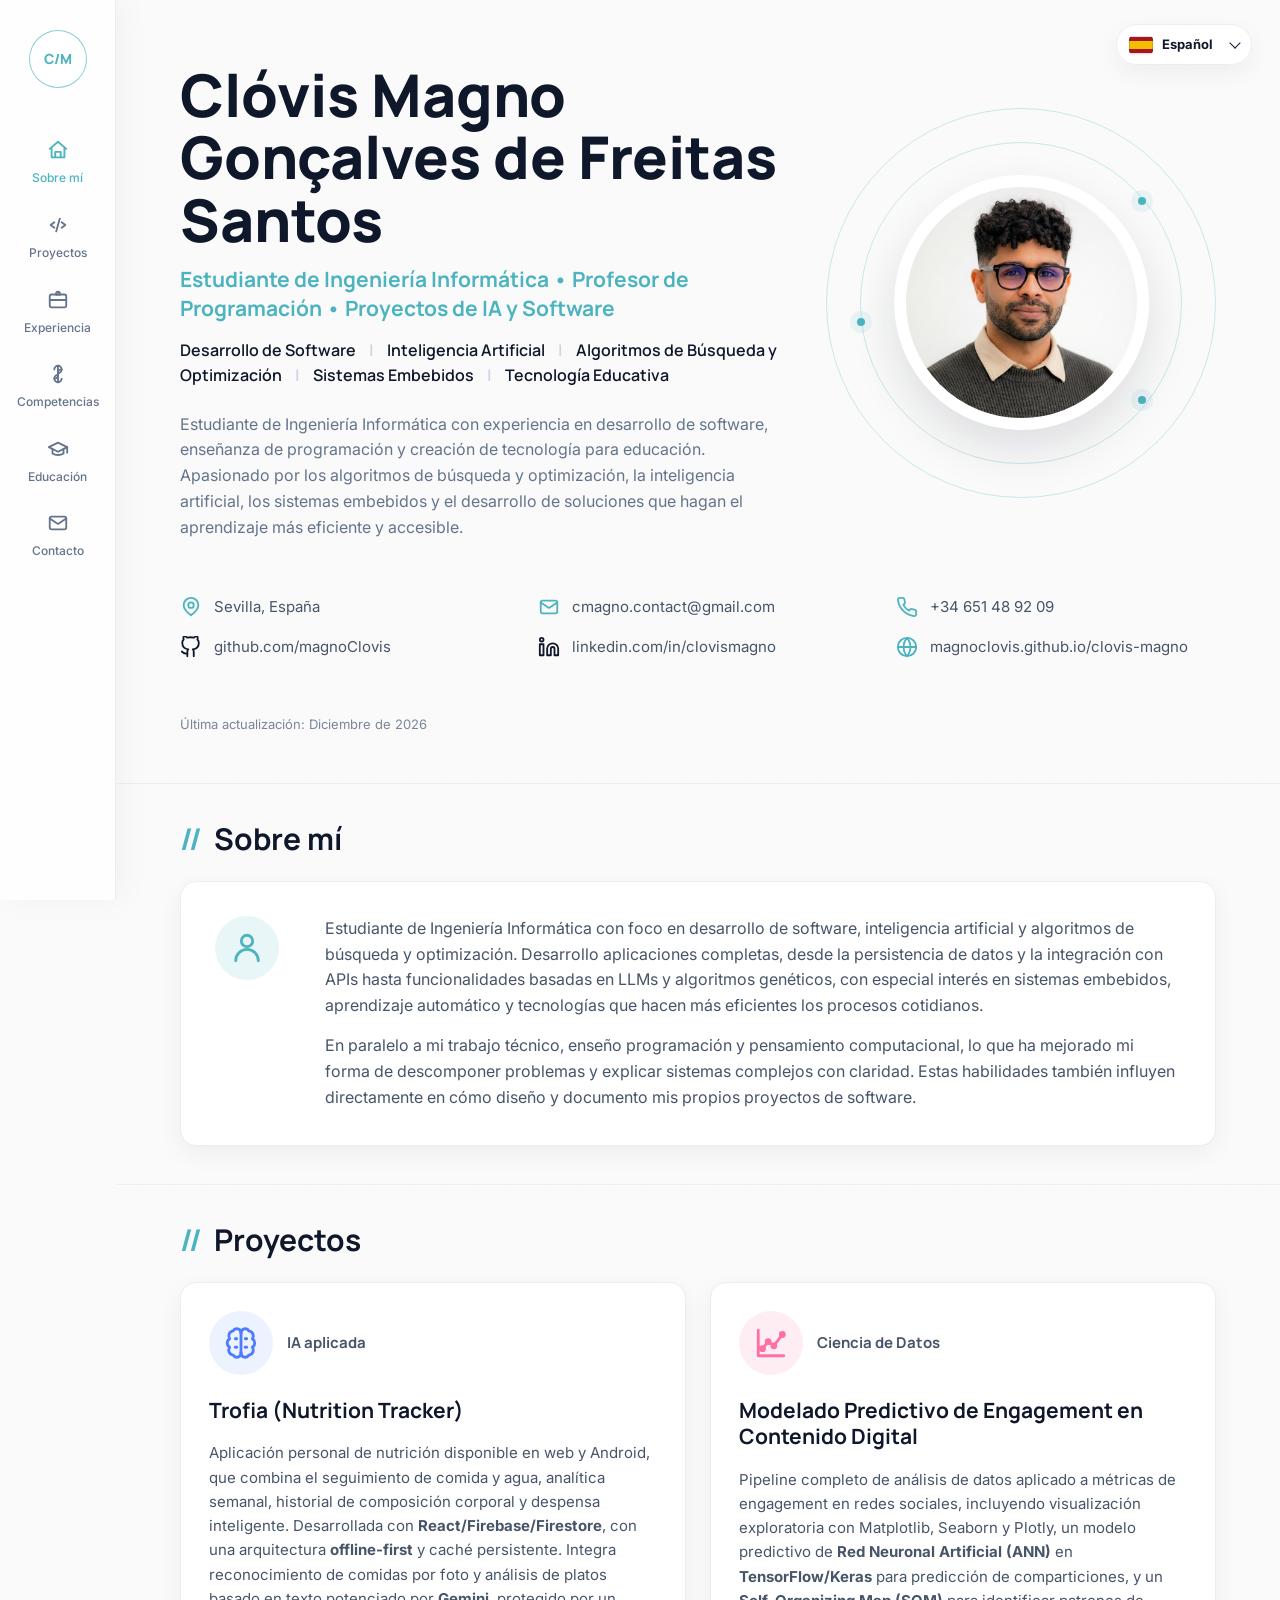
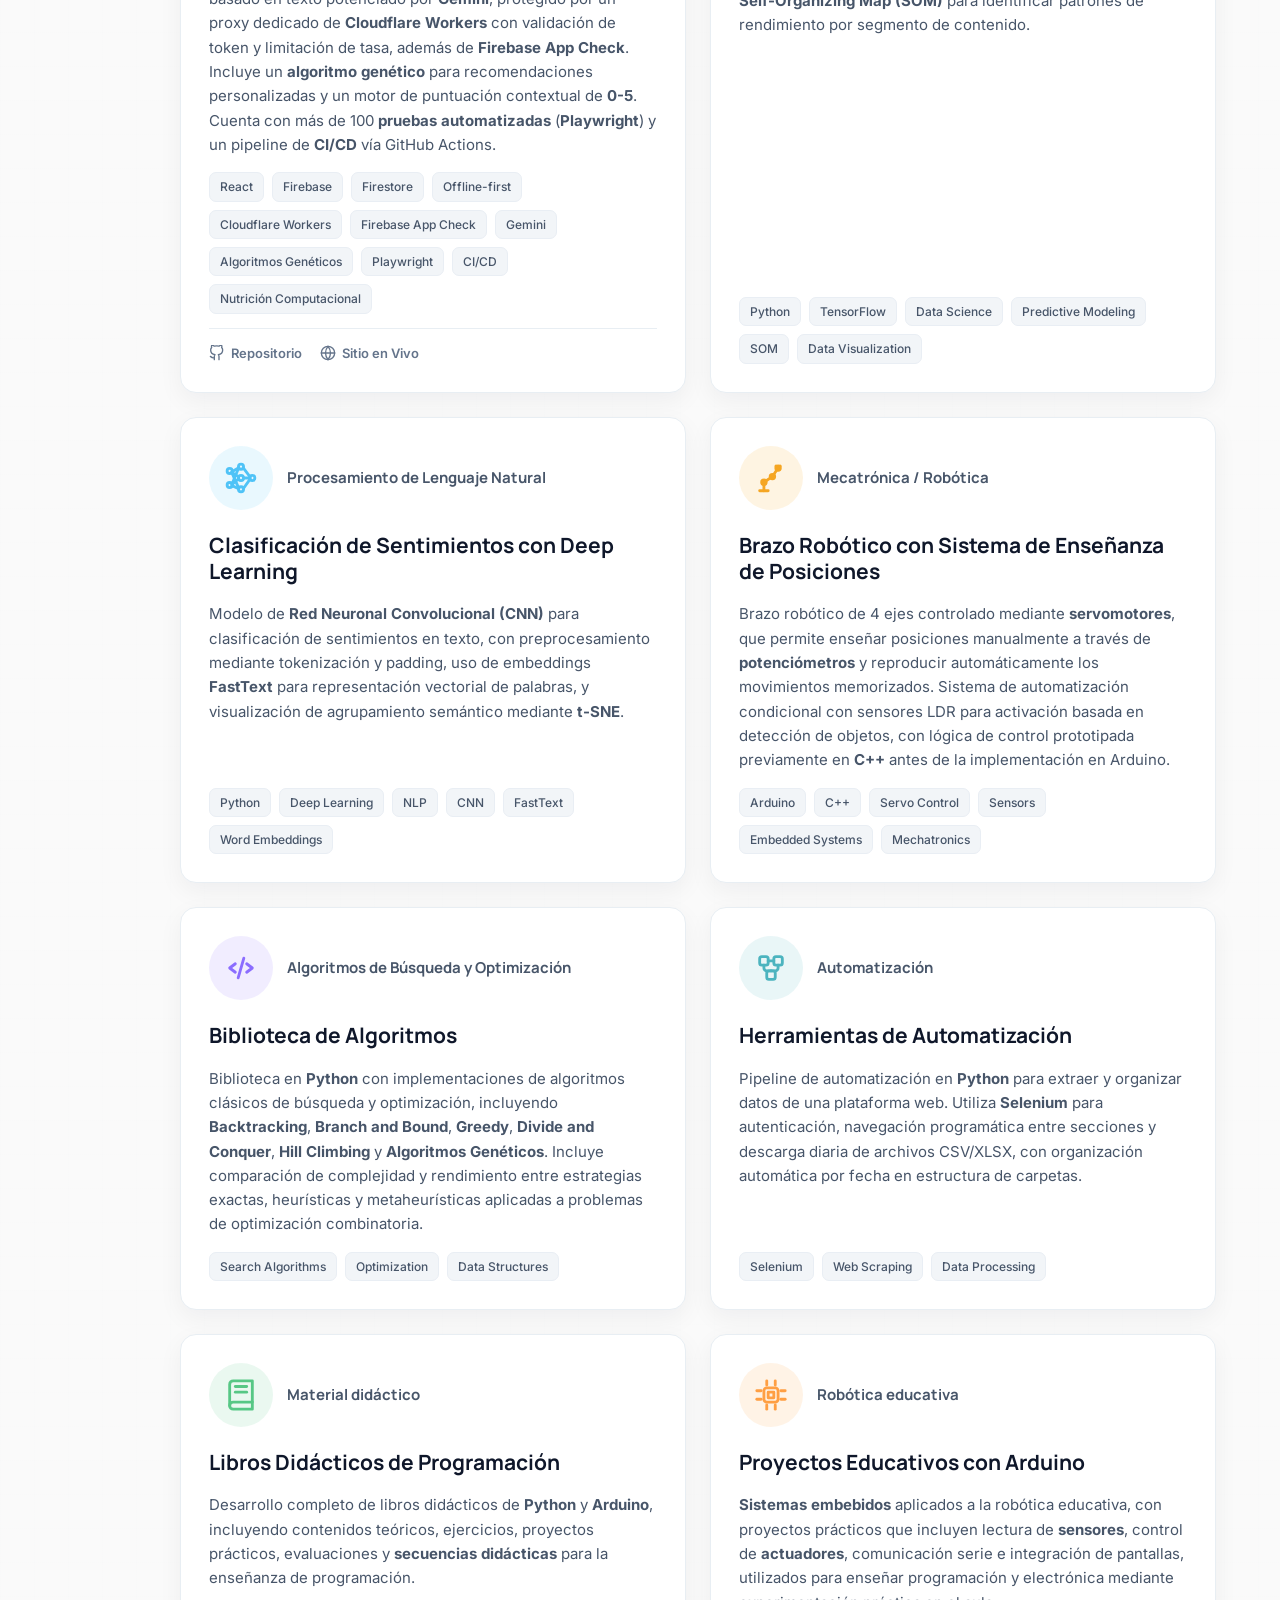
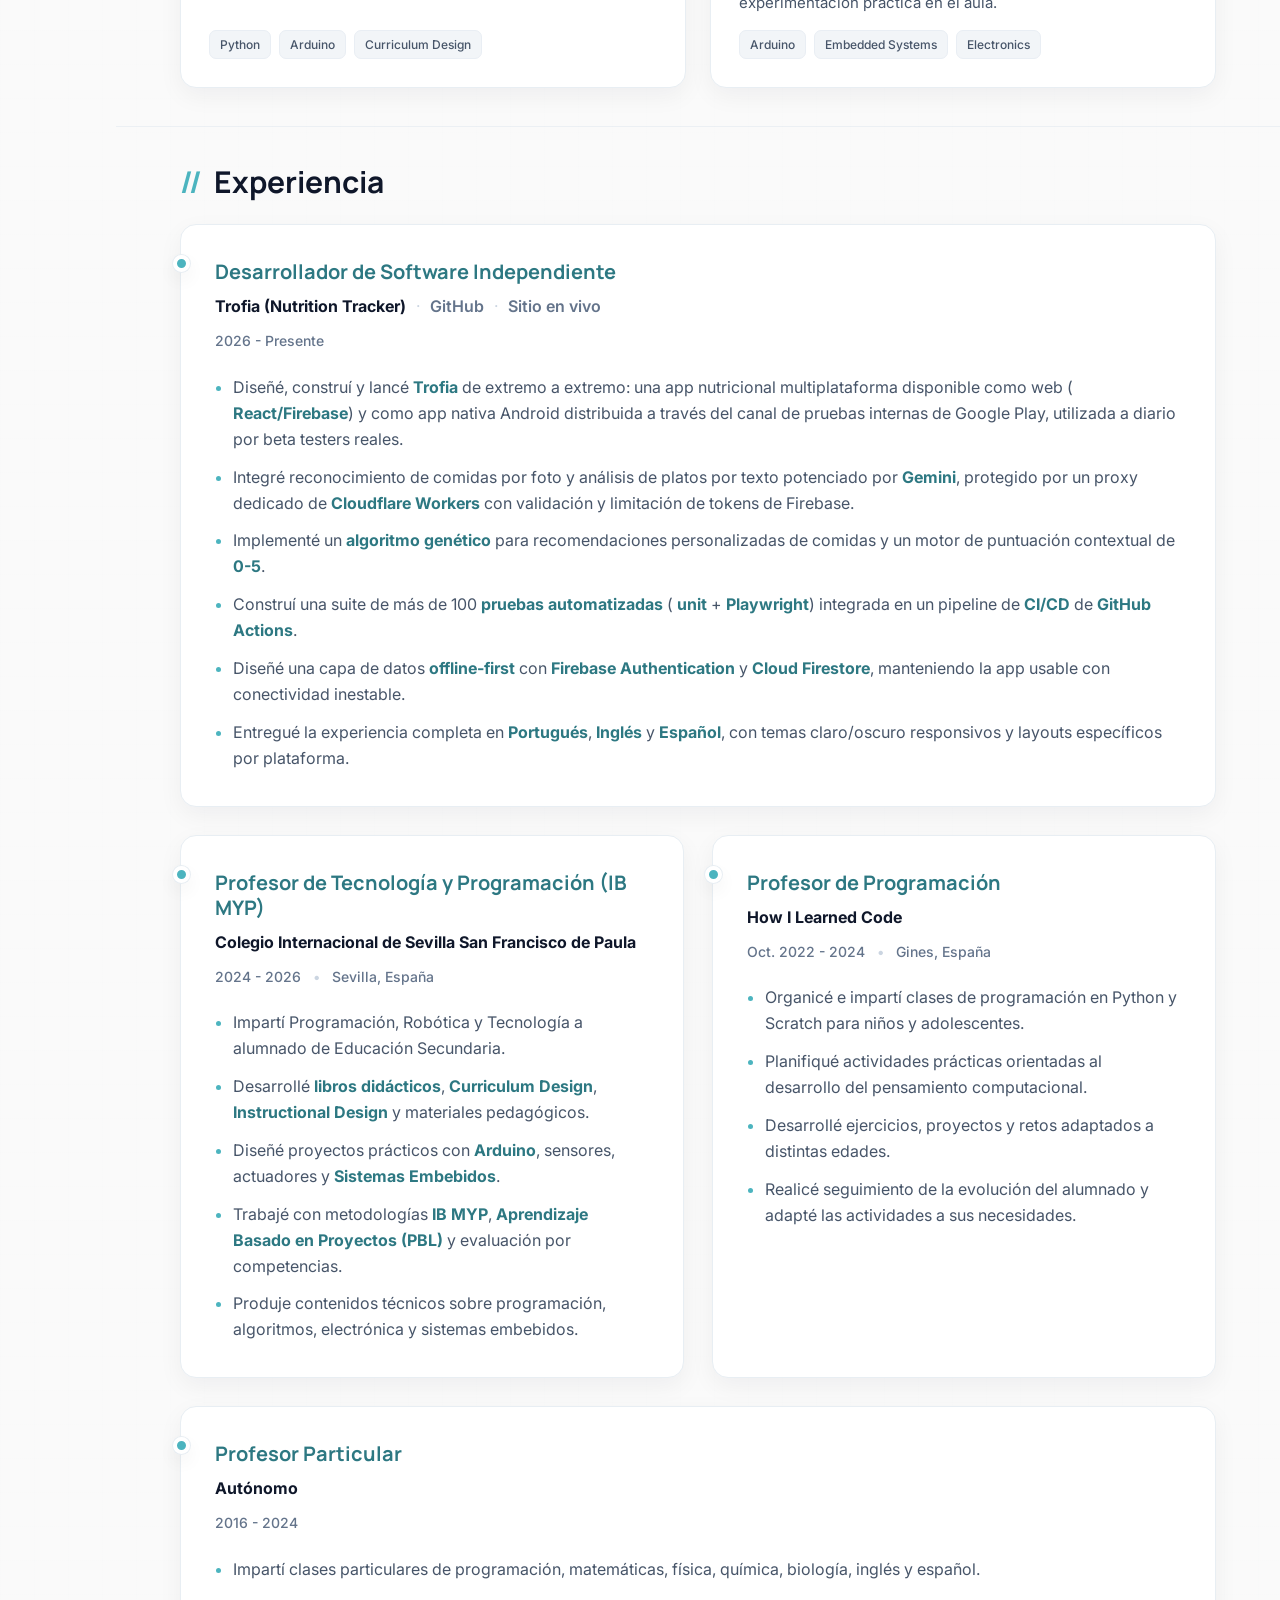
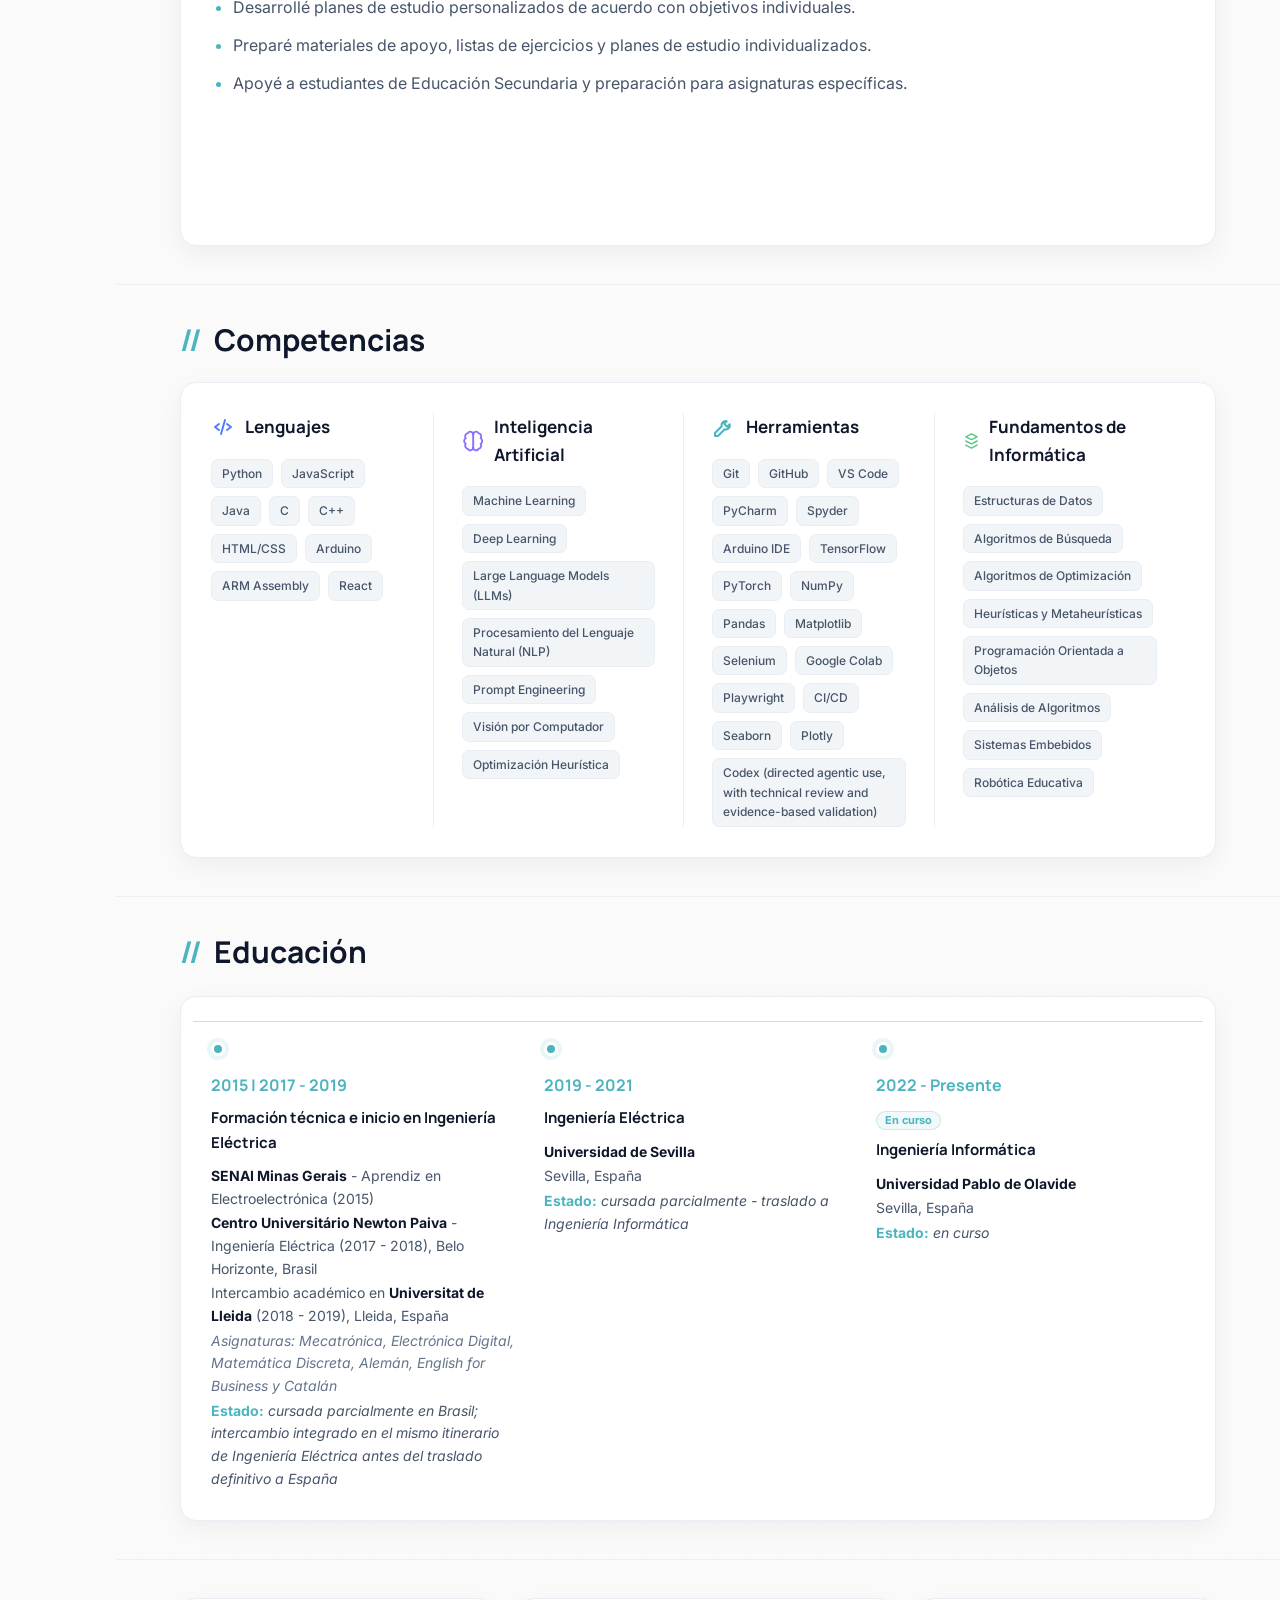
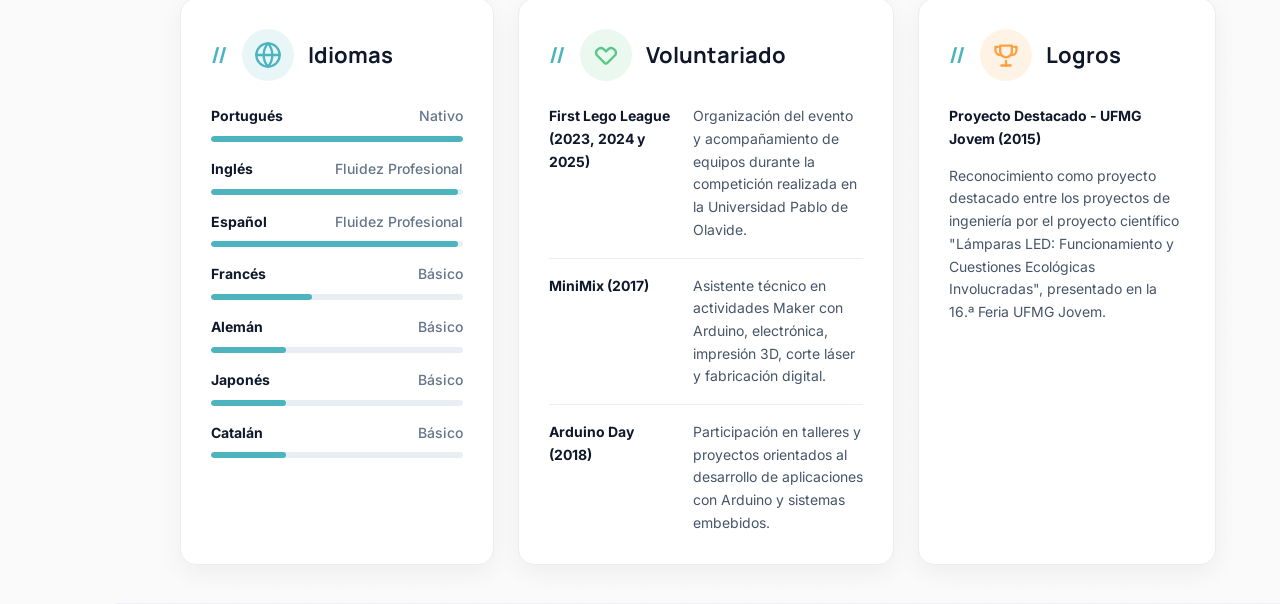
==== commit b5a7a394: "Use month names in last updated for general CV" ====
--- a/es.html
+++ b/es.html
@@ -455,14 +455,23 @@
   <!-- Fin del contenido principal. -->
   <script>
     (function () {
-      const now = new Date();
-      const month = String(now.getMonth() + 1).padStart(2, "0");
-      const year = now.getFullYear();
-      const node = document.getElementById("last-updated");
-      if (node && node.dataset && node.dataset.label) {
-        node.textContent = `${node.dataset.label}: ${month}/${year}`;
+      const node = document.getElementById('last-updated');
+      if (!node || !node.dataset || !node.dataset.label) {
+        return;
       }
+      const localeByLabel = {
+        'Last updated': 'en-US',
+        'Última actualización': 'es-ES',
+        'Última atualização': 'pt-BR',
+      };
+      const monthYear = new Intl.DateTimeFormat(localeByLabel[node.dataset.label] || 'es-ES', {
+        month: 'long',
+        year: 'numeric',
+      }).format(new Date());
+      const formatted = monthYear.charAt(0).toUpperCase() + monthYear.slice(1);
+      node.textContent = `${node.dataset.label}: ${formatted}`;
     })();
   </script>
 </body>
 </html>
+
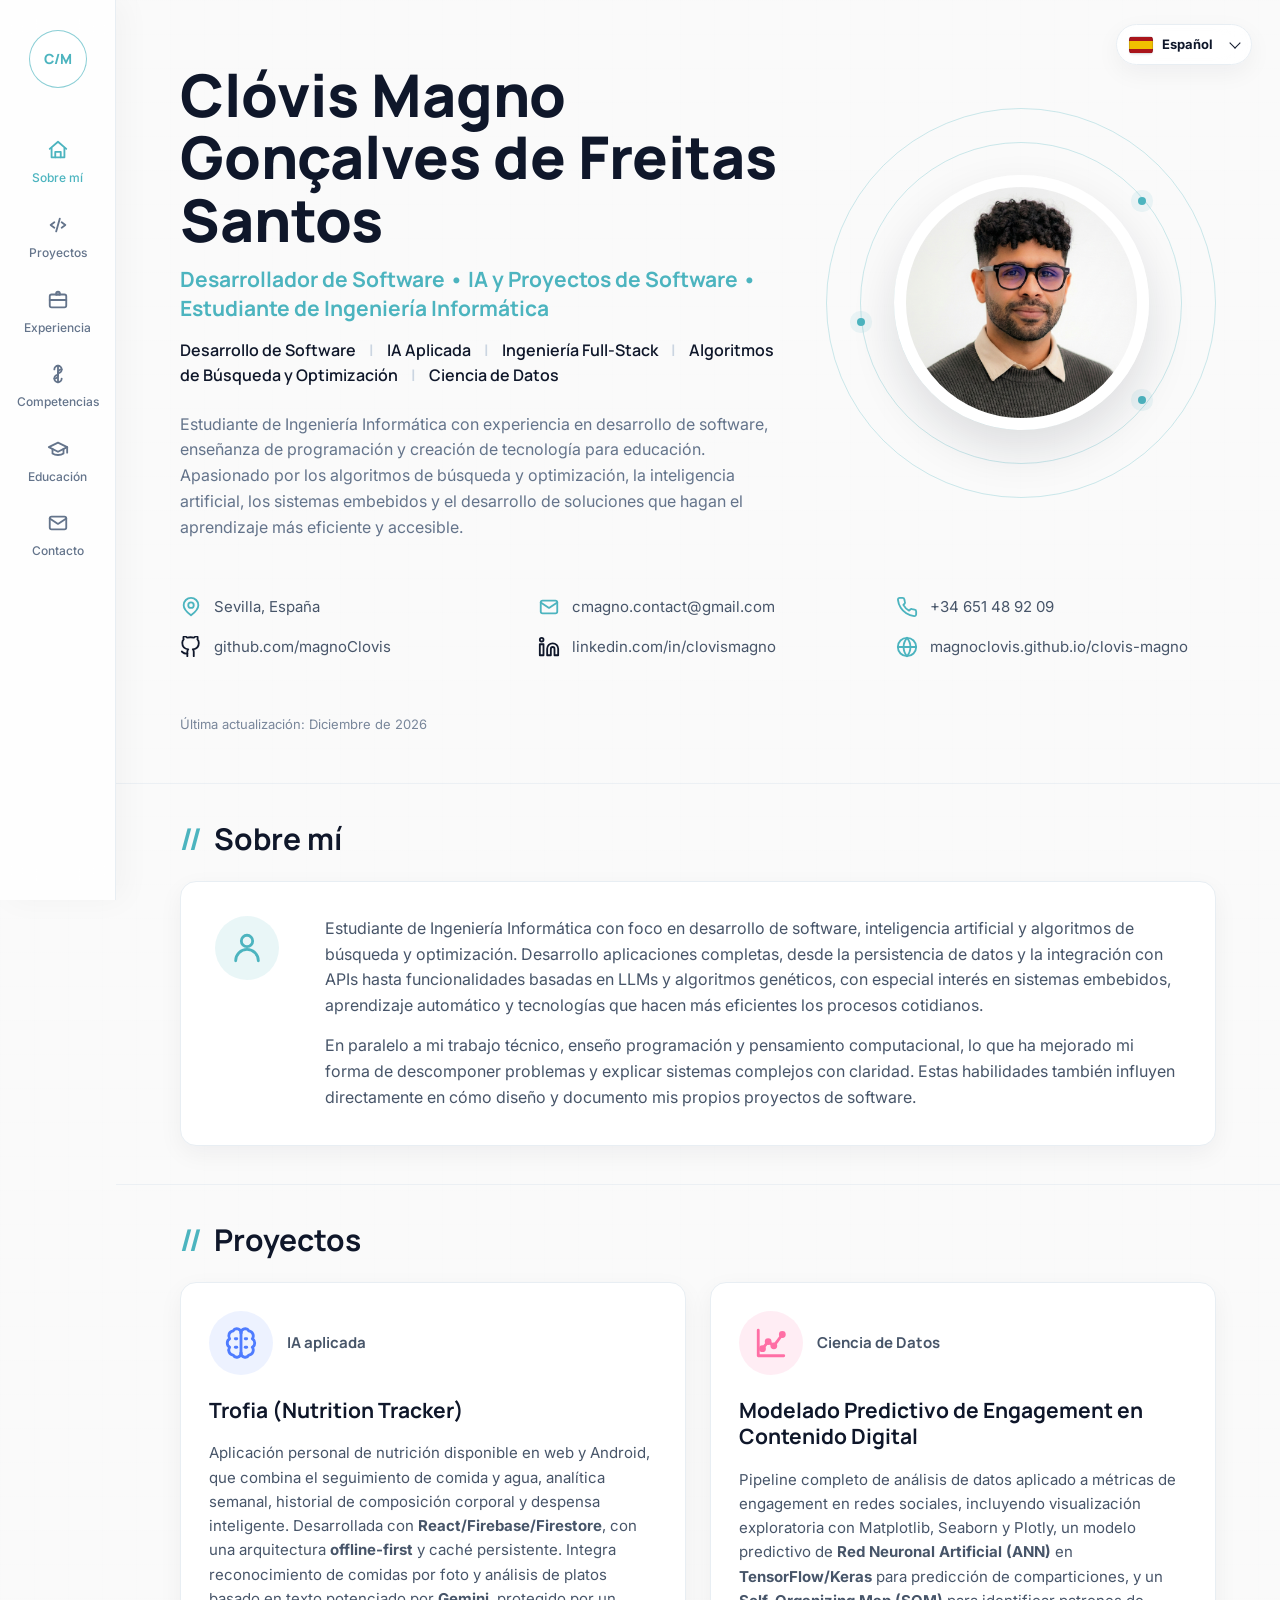
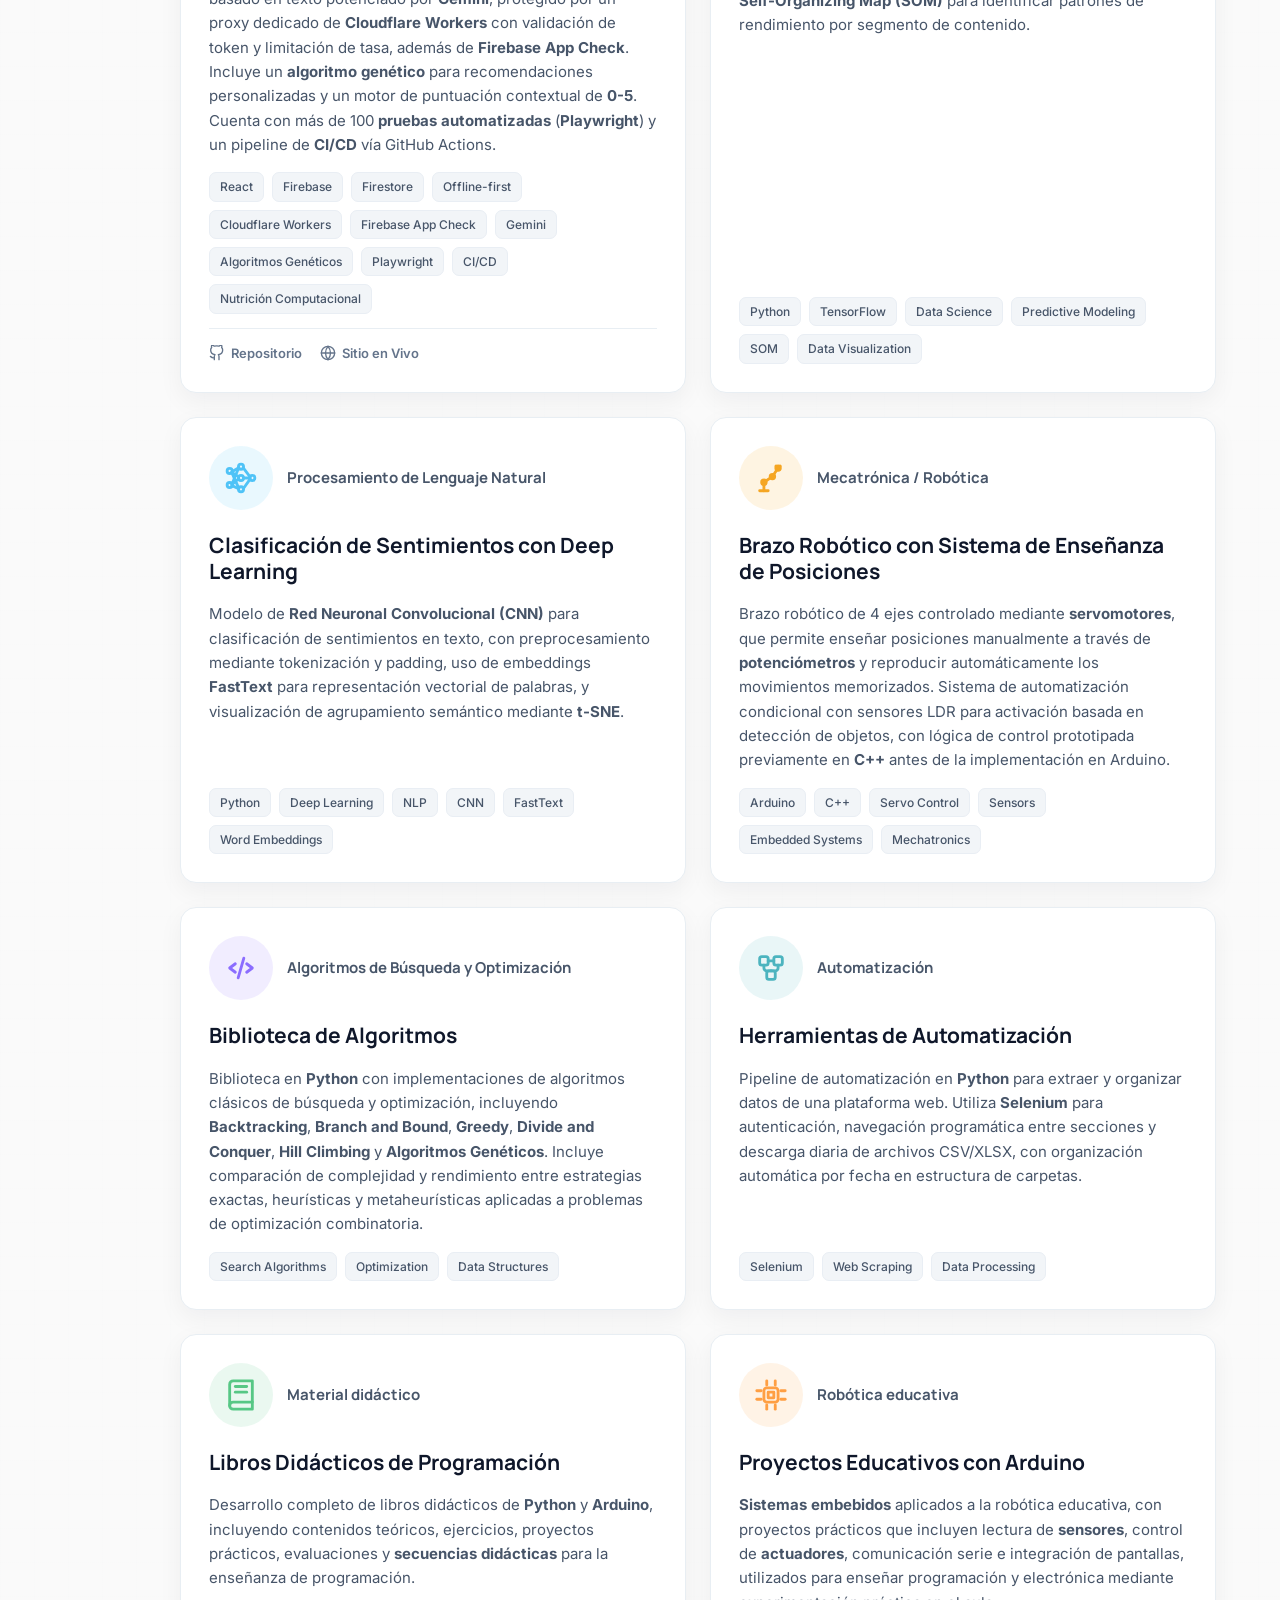
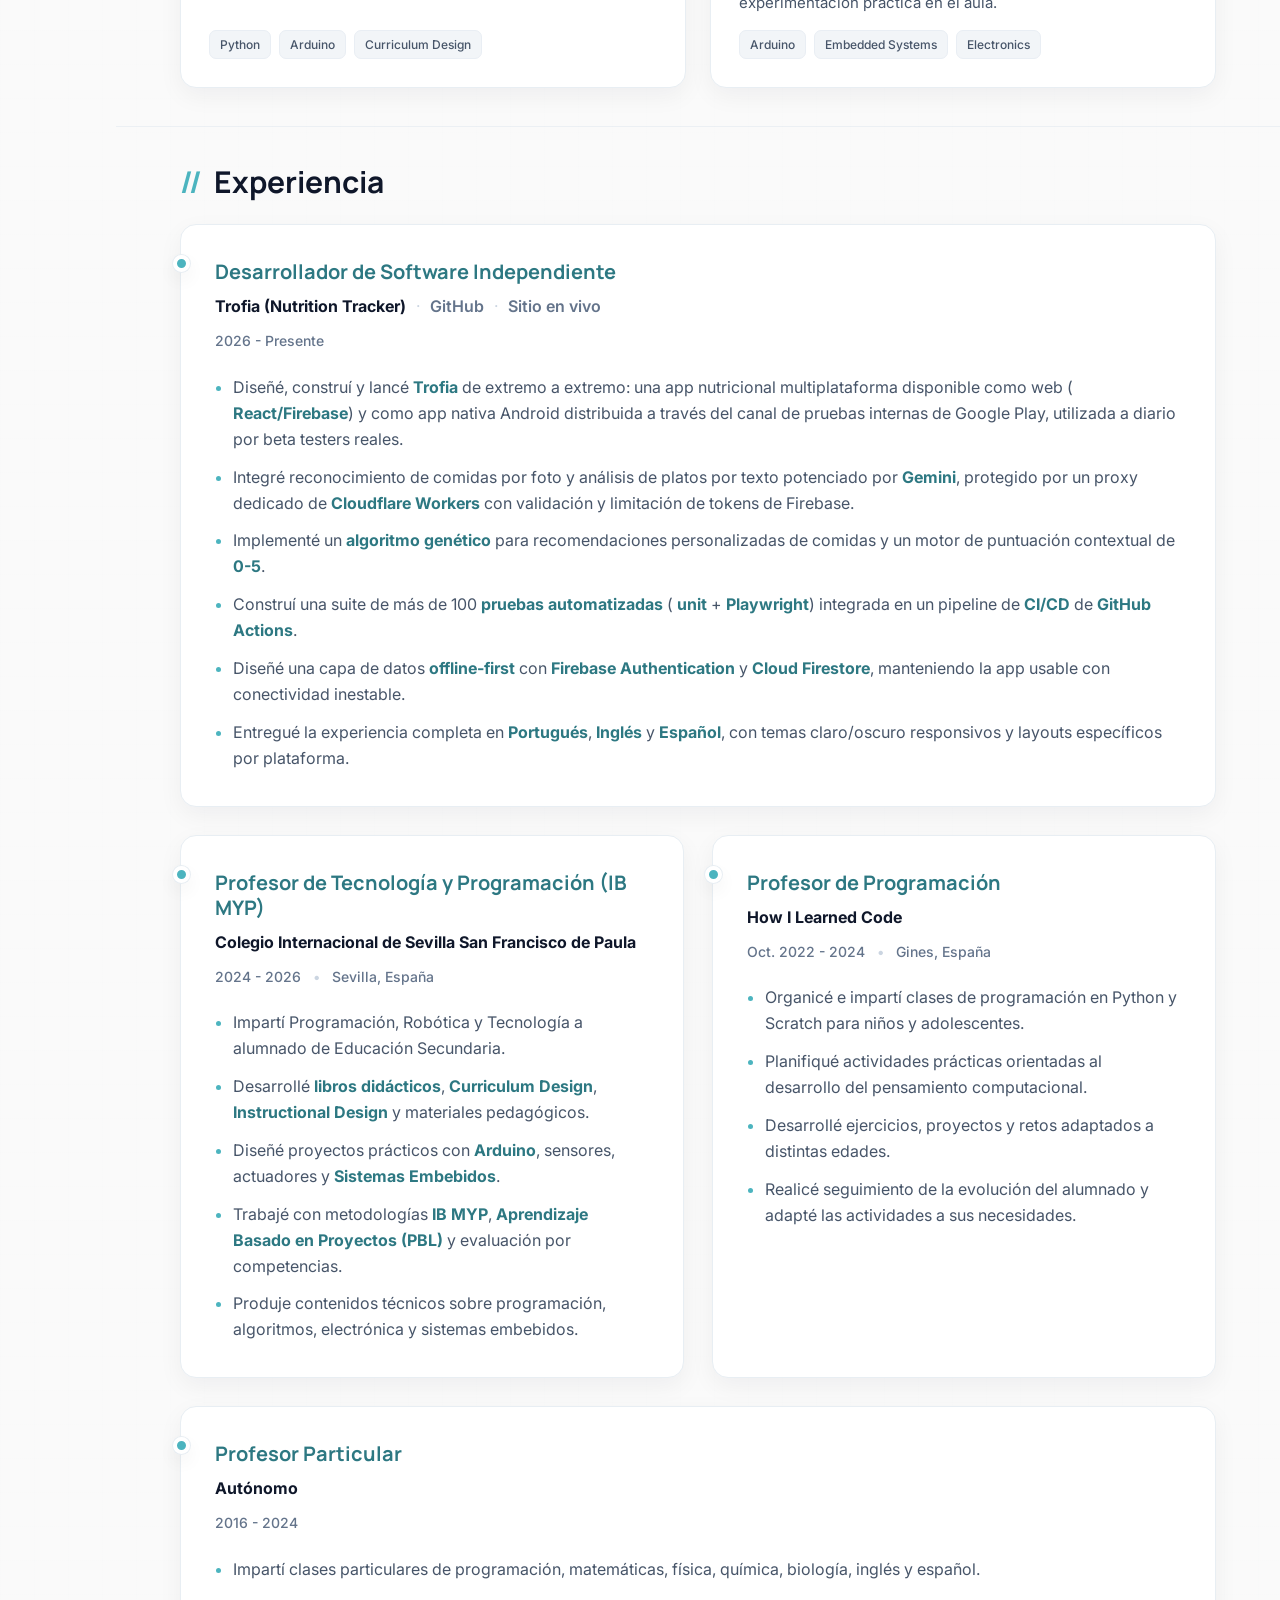
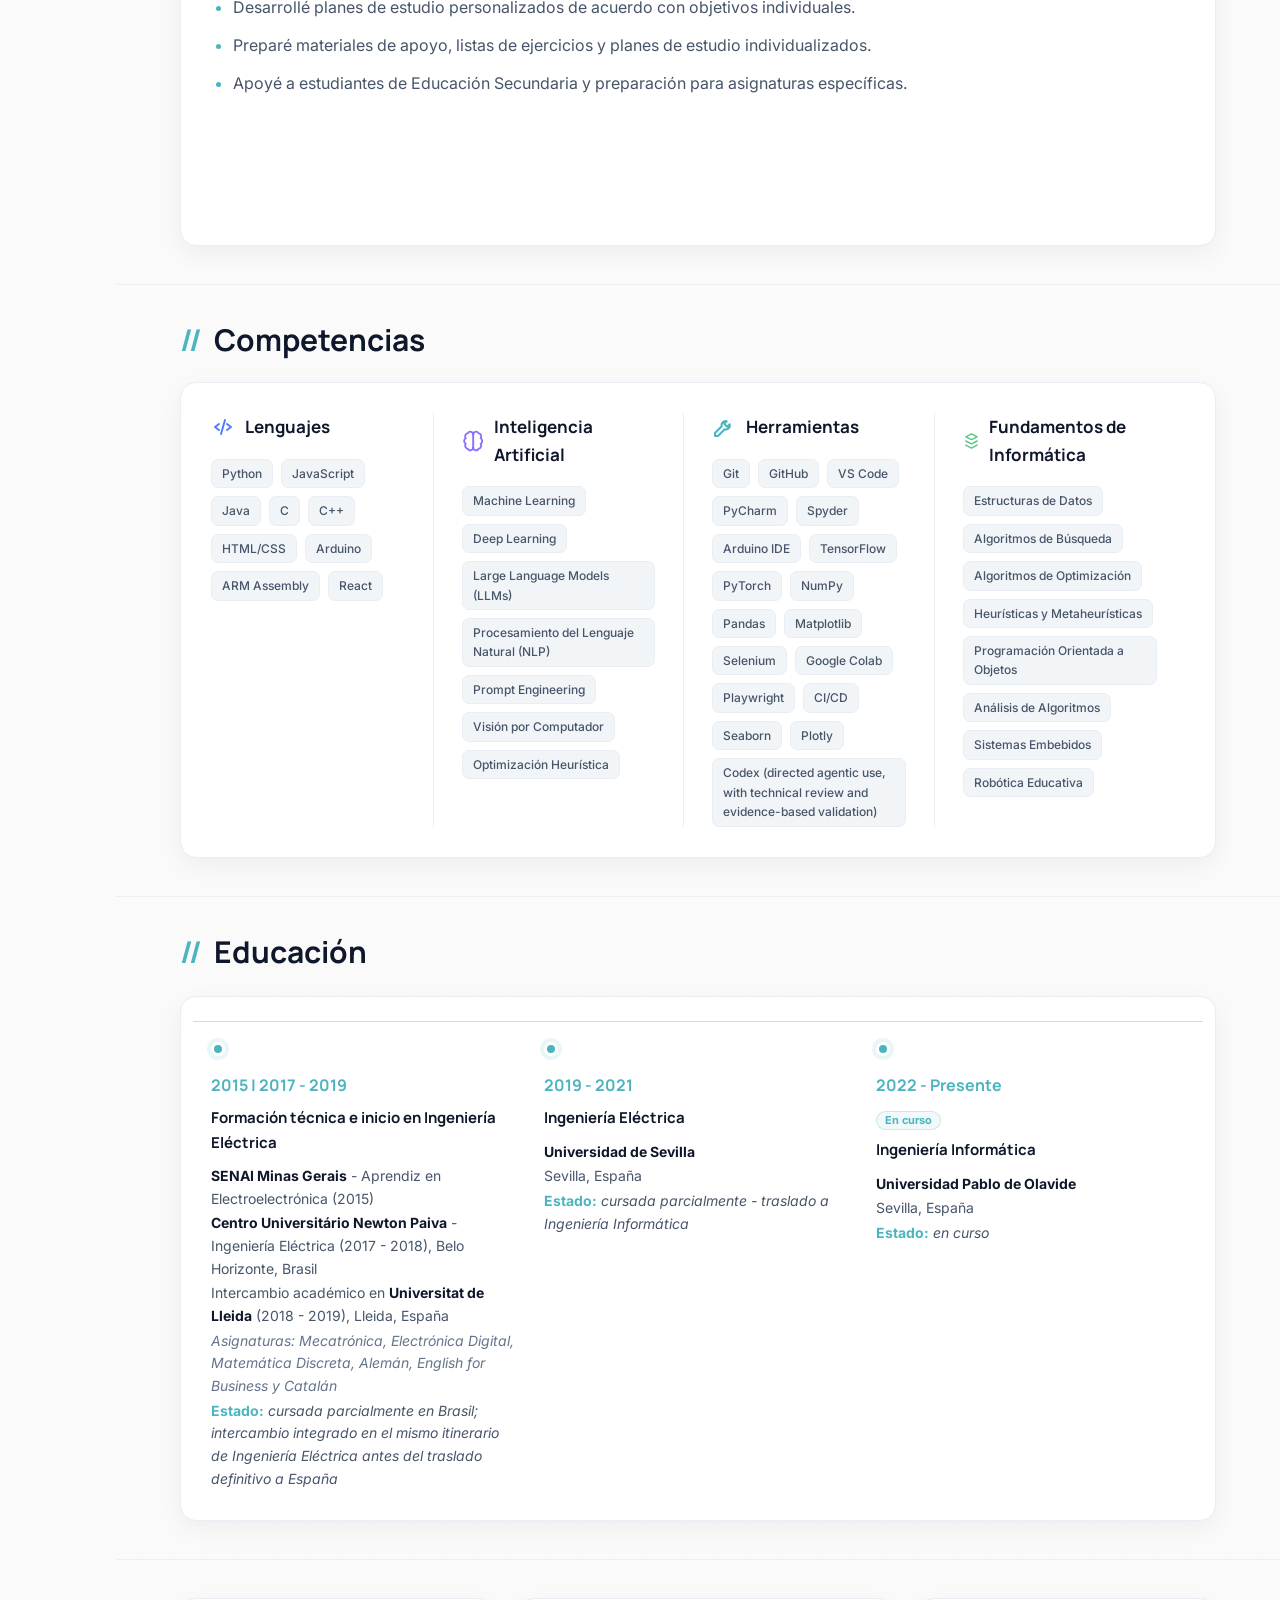
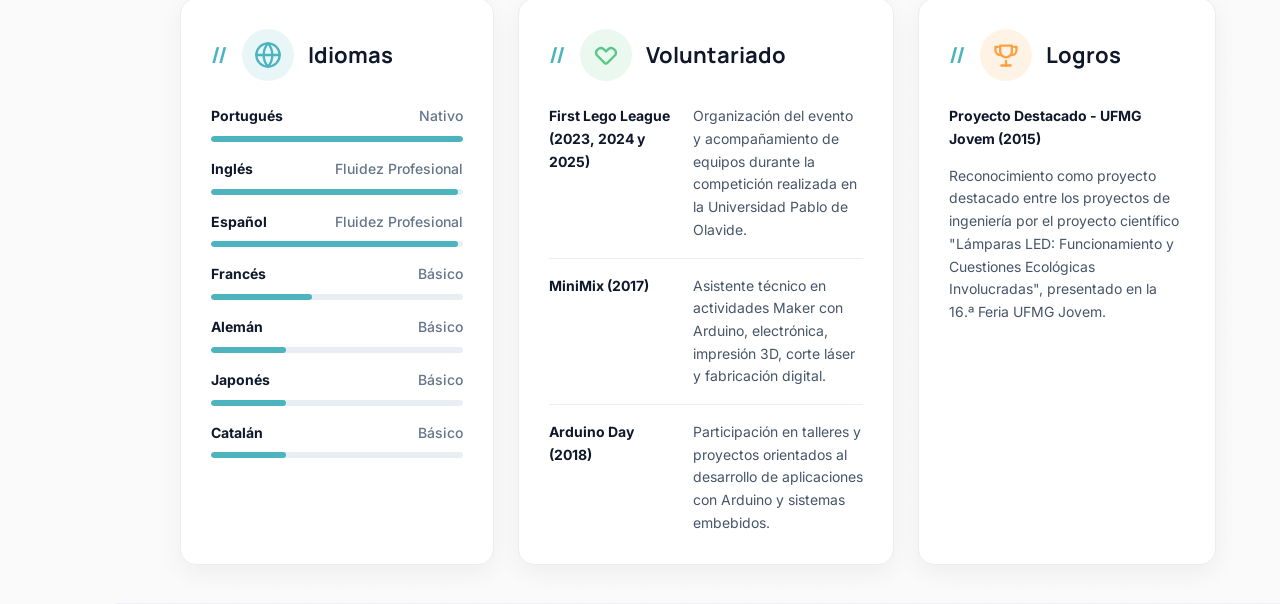
==== commit 47fc6062: "Update developer-focused headline in all languages" ====
--- a/es.html
+++ b/es.html
@@ -62,8 +62,8 @@
     <section class="hero section" id="inicio">
       <div class="hero-content">
         <h1>Clóvis Magno Gonçalves de Freitas Santos</h1>
-        <h2>Estudiante de Ingeniería Informática • Profesor de Programación • Proyectos de IA y Software</h2>
-        <p class="headline">Desarrollo de Software <span>|</span> Inteligencia Artificial <span>|</span> Algoritmos de Búsqueda y Optimización <span>|</span> Sistemas Embebidos <span>|</span> Tecnología Educativa</p>
+        <h2>Desarrollador de Software • IA y Proyectos de Software • Estudiante de Ingeniería Informática</h2>
+        <p class="headline">Desarrollo de Software <span>|</span> IA Aplicada <span>|</span> Ingeniería Full-Stack <span>|</span> Algoritmos de Búsqueda y Optimización <span>|</span> Ciencia de Datos</p>
         <p class="intro">
           Estudiante de Ingeniería Informática con experiencia en desarrollo de software,
           enseñanza de programación y creación de tecnología para educación. Apasionado por
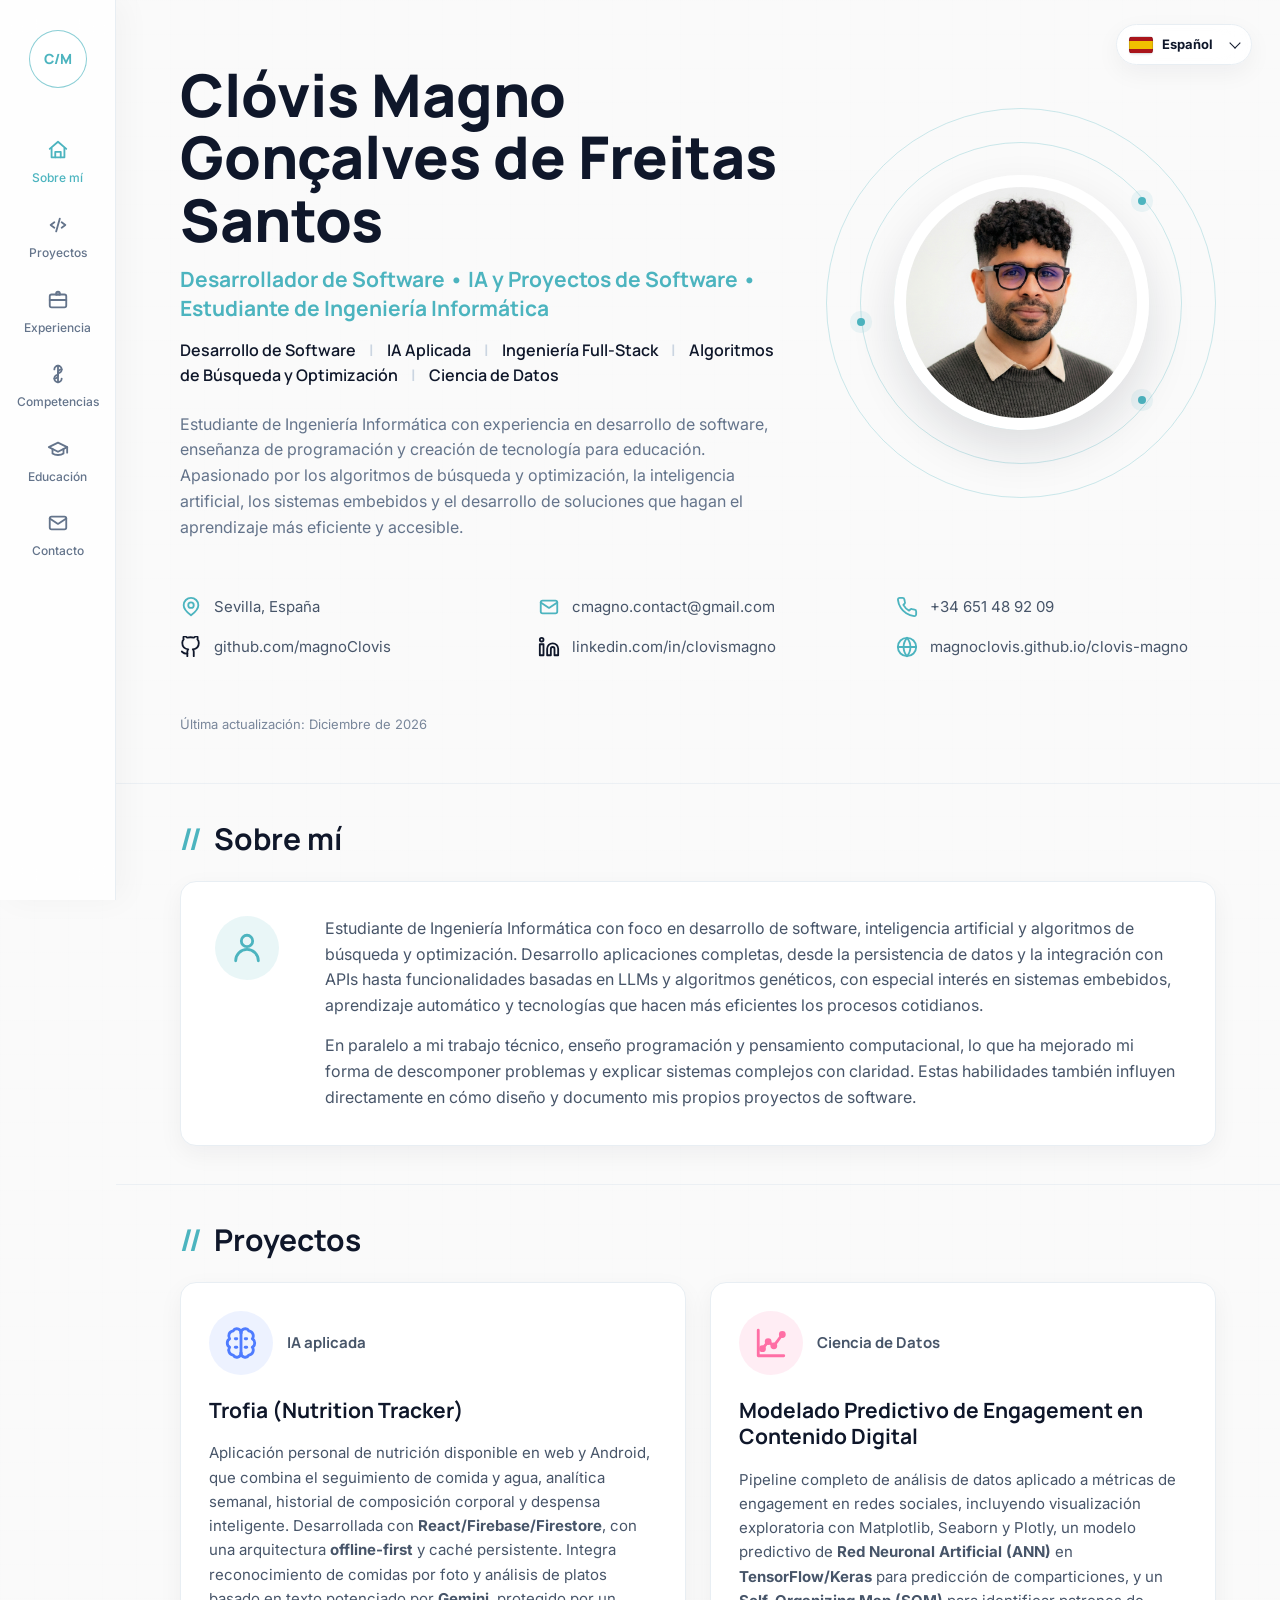
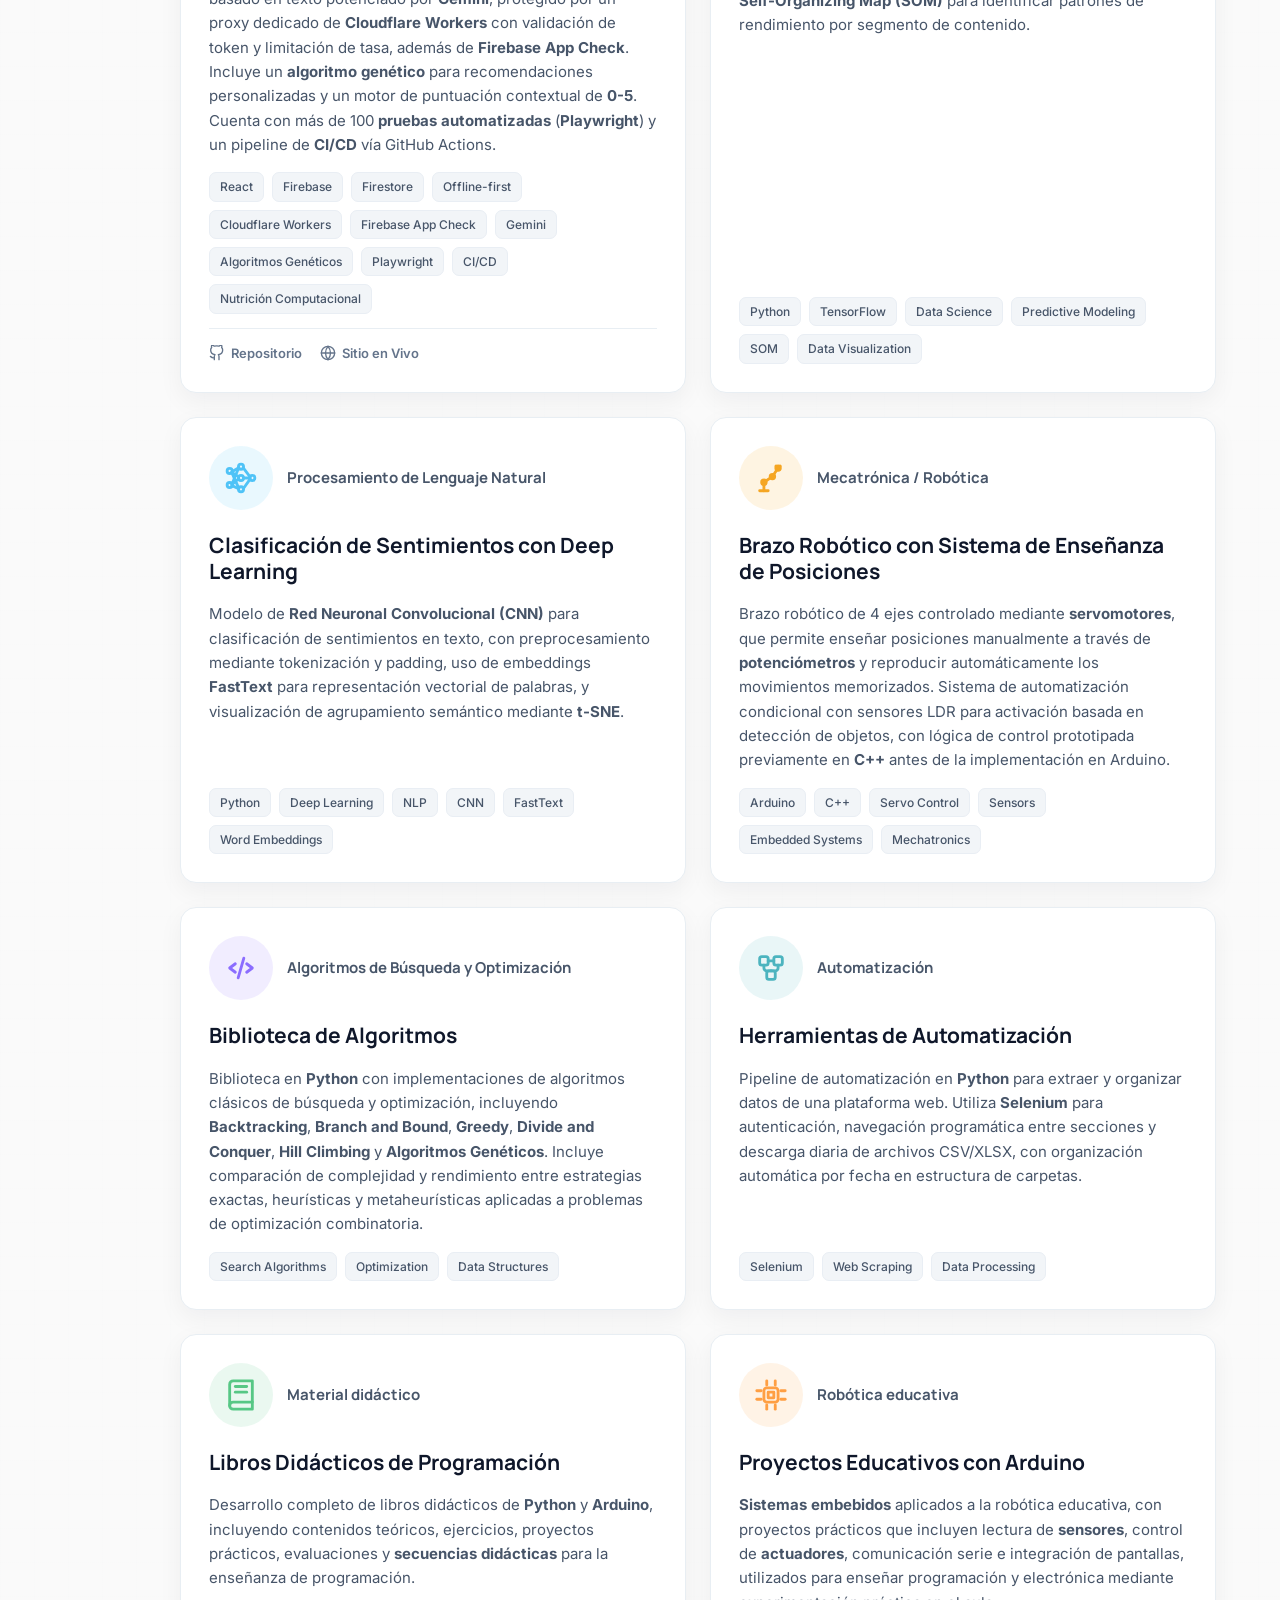
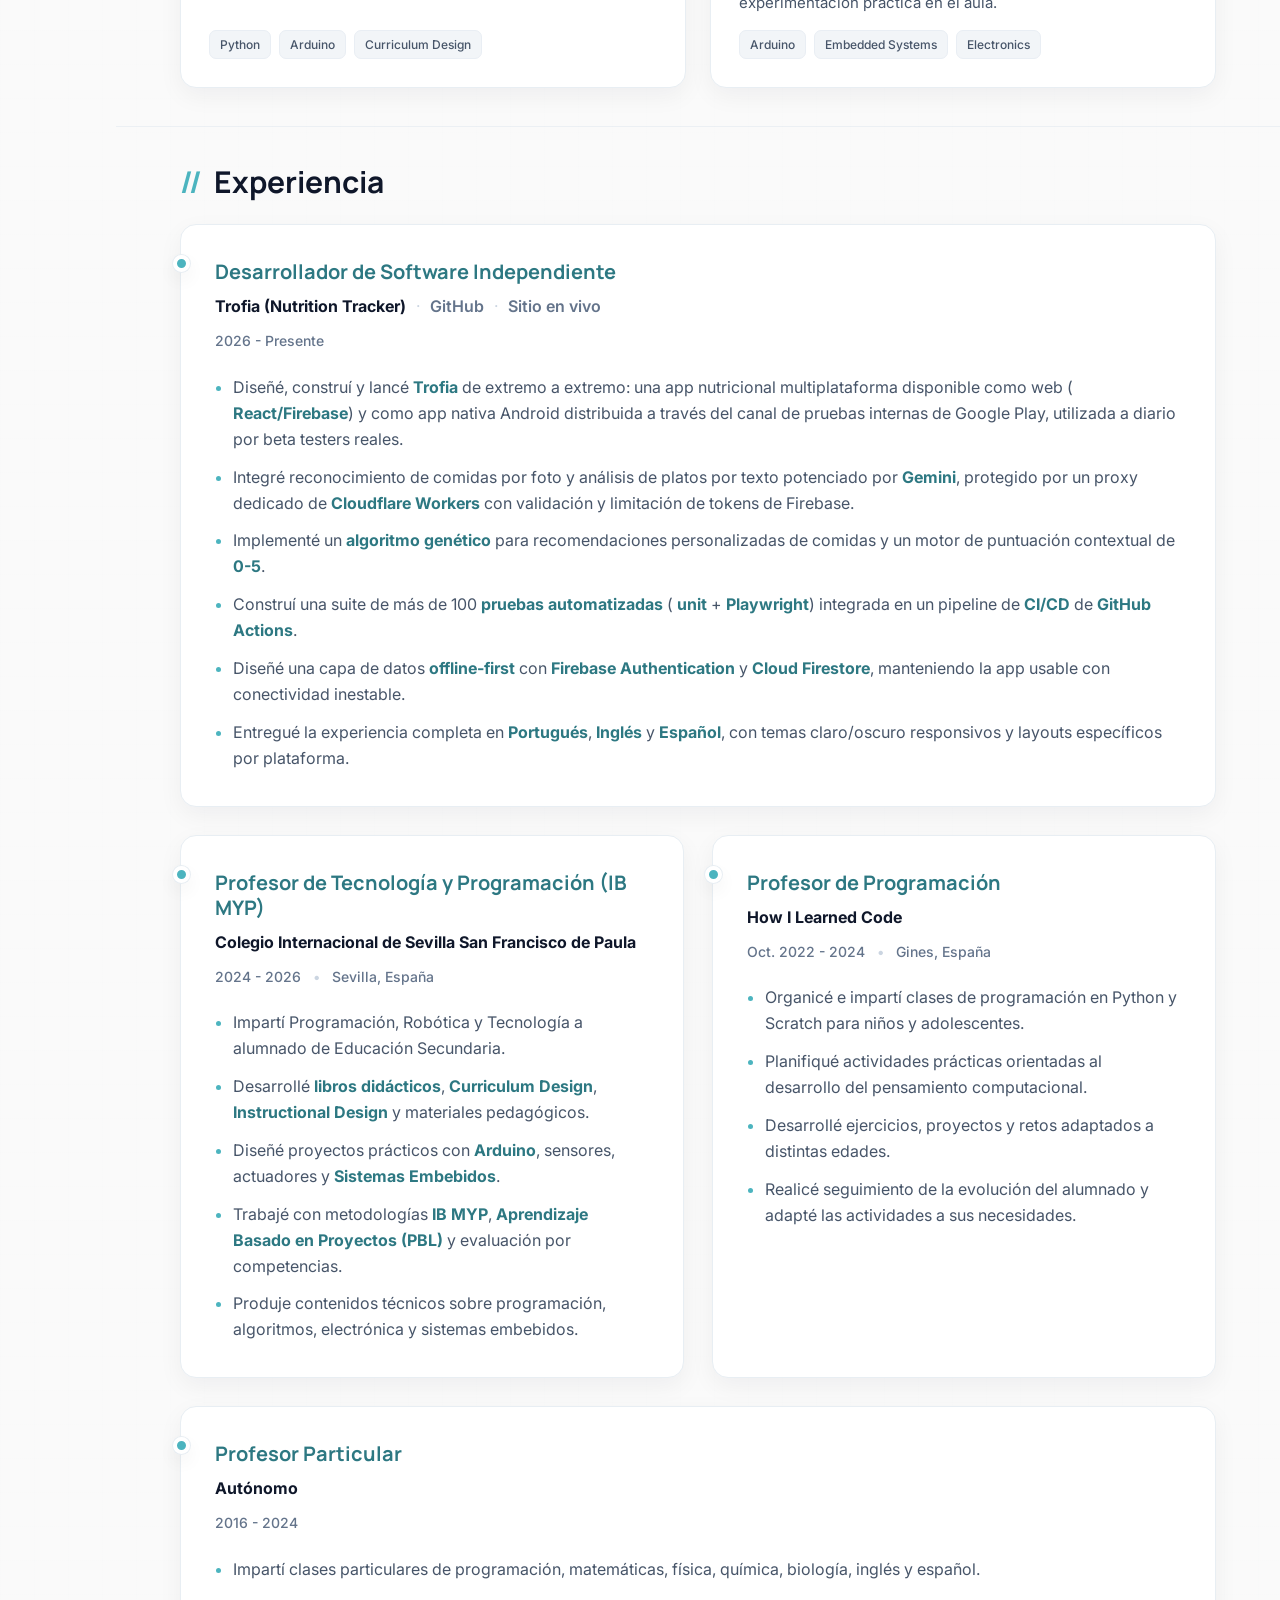
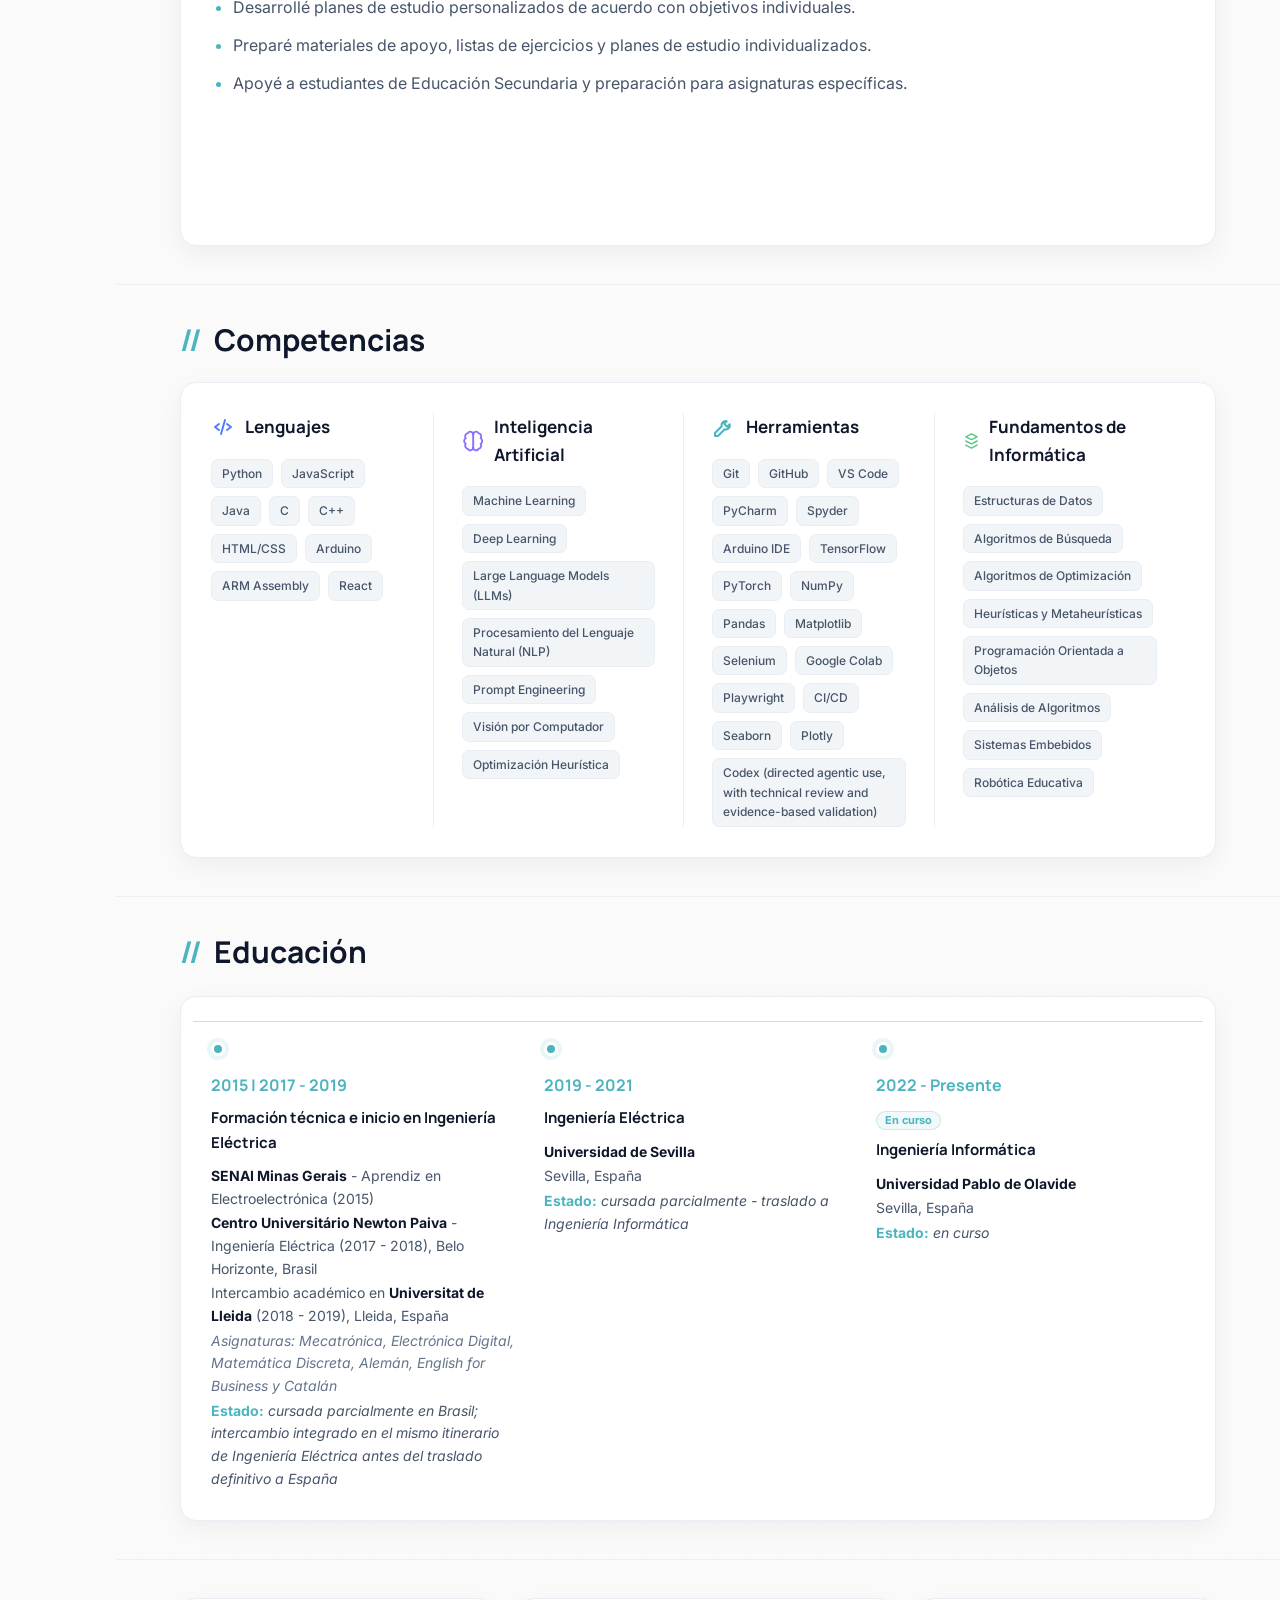
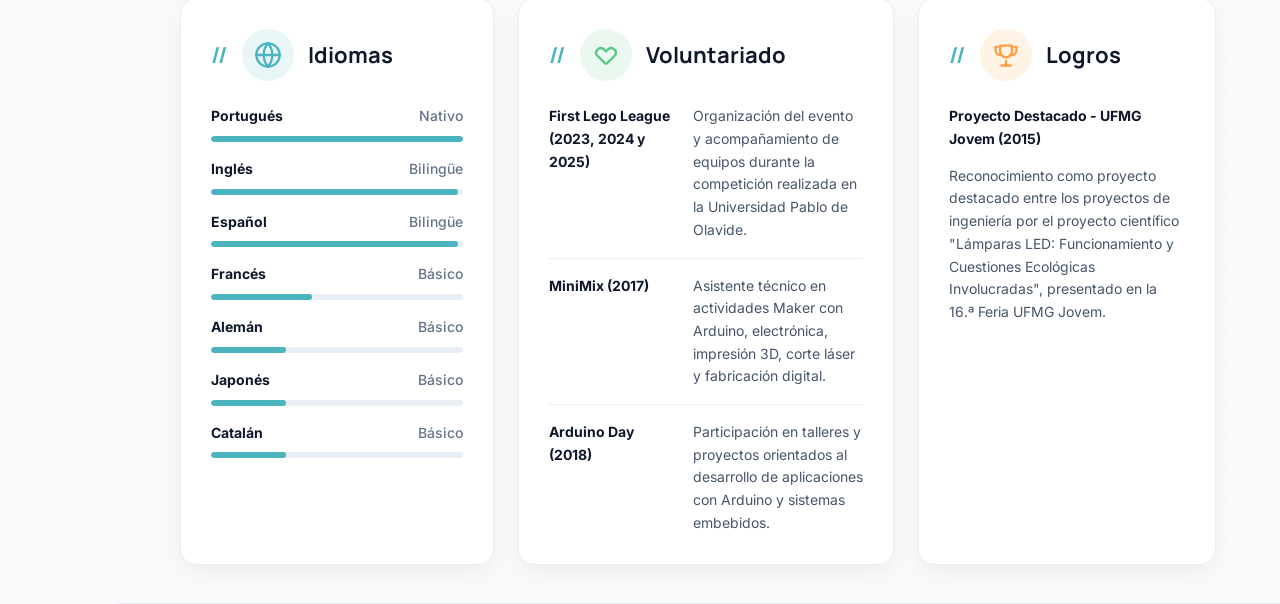
==== commit a4ccb81f: "Standardize Spanish and English as bilingual" ====
--- a/es.html
+++ b/es.html
@@ -426,8 +426,8 @@
         <h2><span><svg viewBox="0 0 24 24" aria-hidden="true"><circle cx="12" cy="12" r="10"/><path d="M2 12h20"/><path d="M12 2a15.3 15.3 0 0 1 0 20"/><path d="M12 2a15.3 15.3 0 0 0 0 20"/></svg></span>Idiomas</h2>
         <div class="language-list">
           <div class="language-row" style="--level:100%"><p><strong>Portugués</strong><span>Nativo</span></p><div class="meter"><i></i></div></div>
-          <div class="language-row" style="--level:98%"><p><strong>Inglés</strong><span>Fluidez Profesional</span></p><div class="meter"><i></i></div></div>
-          <div class="language-row" style="--level:98%"><p><strong>Español</strong><span>Fluidez Profesional</span></p><div class="meter"><i></i></div></div>
+          <div class="language-row" style="--level:98%"><p><strong>Inglés</strong><span>Bilingüe</span></p><div class="meter"><i></i></div></div>
+          <div class="language-row" style="--level:98%"><p><strong>Español</strong><span>Bilingüe</span></p><div class="meter"><i></i></div></div>
           <div class="language-row" style="--level:40%"><p><strong>Francés</strong><span>Básico</span></p><div class="meter"><i></i></div></div>
           <div class="language-row" style="--level:30%"><p><strong>Alemán</strong><span>Básico</span></p><div class="meter"><i></i></div></div>
           <div class="language-row" style="--level:30%"><p><strong>Japonés</strong><span>Básico</span></p><div class="meter"><i></i></div></div>
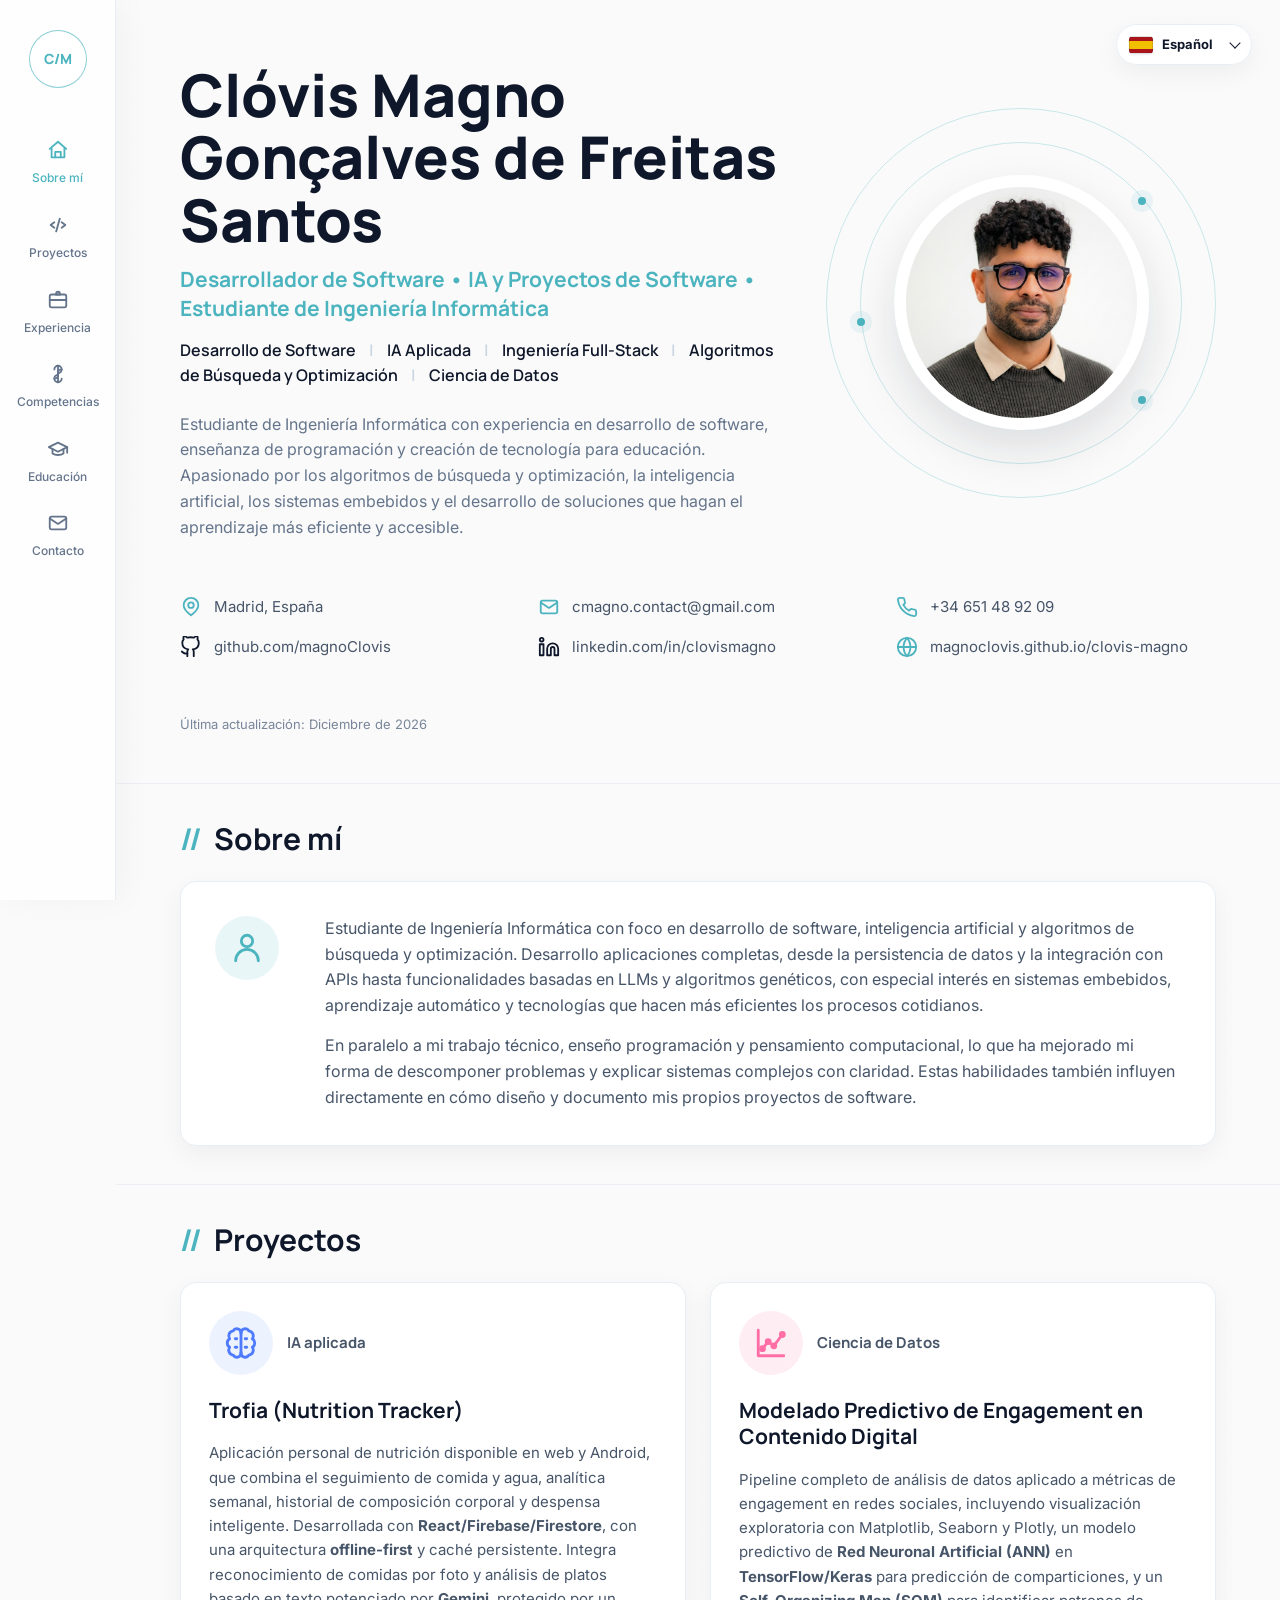
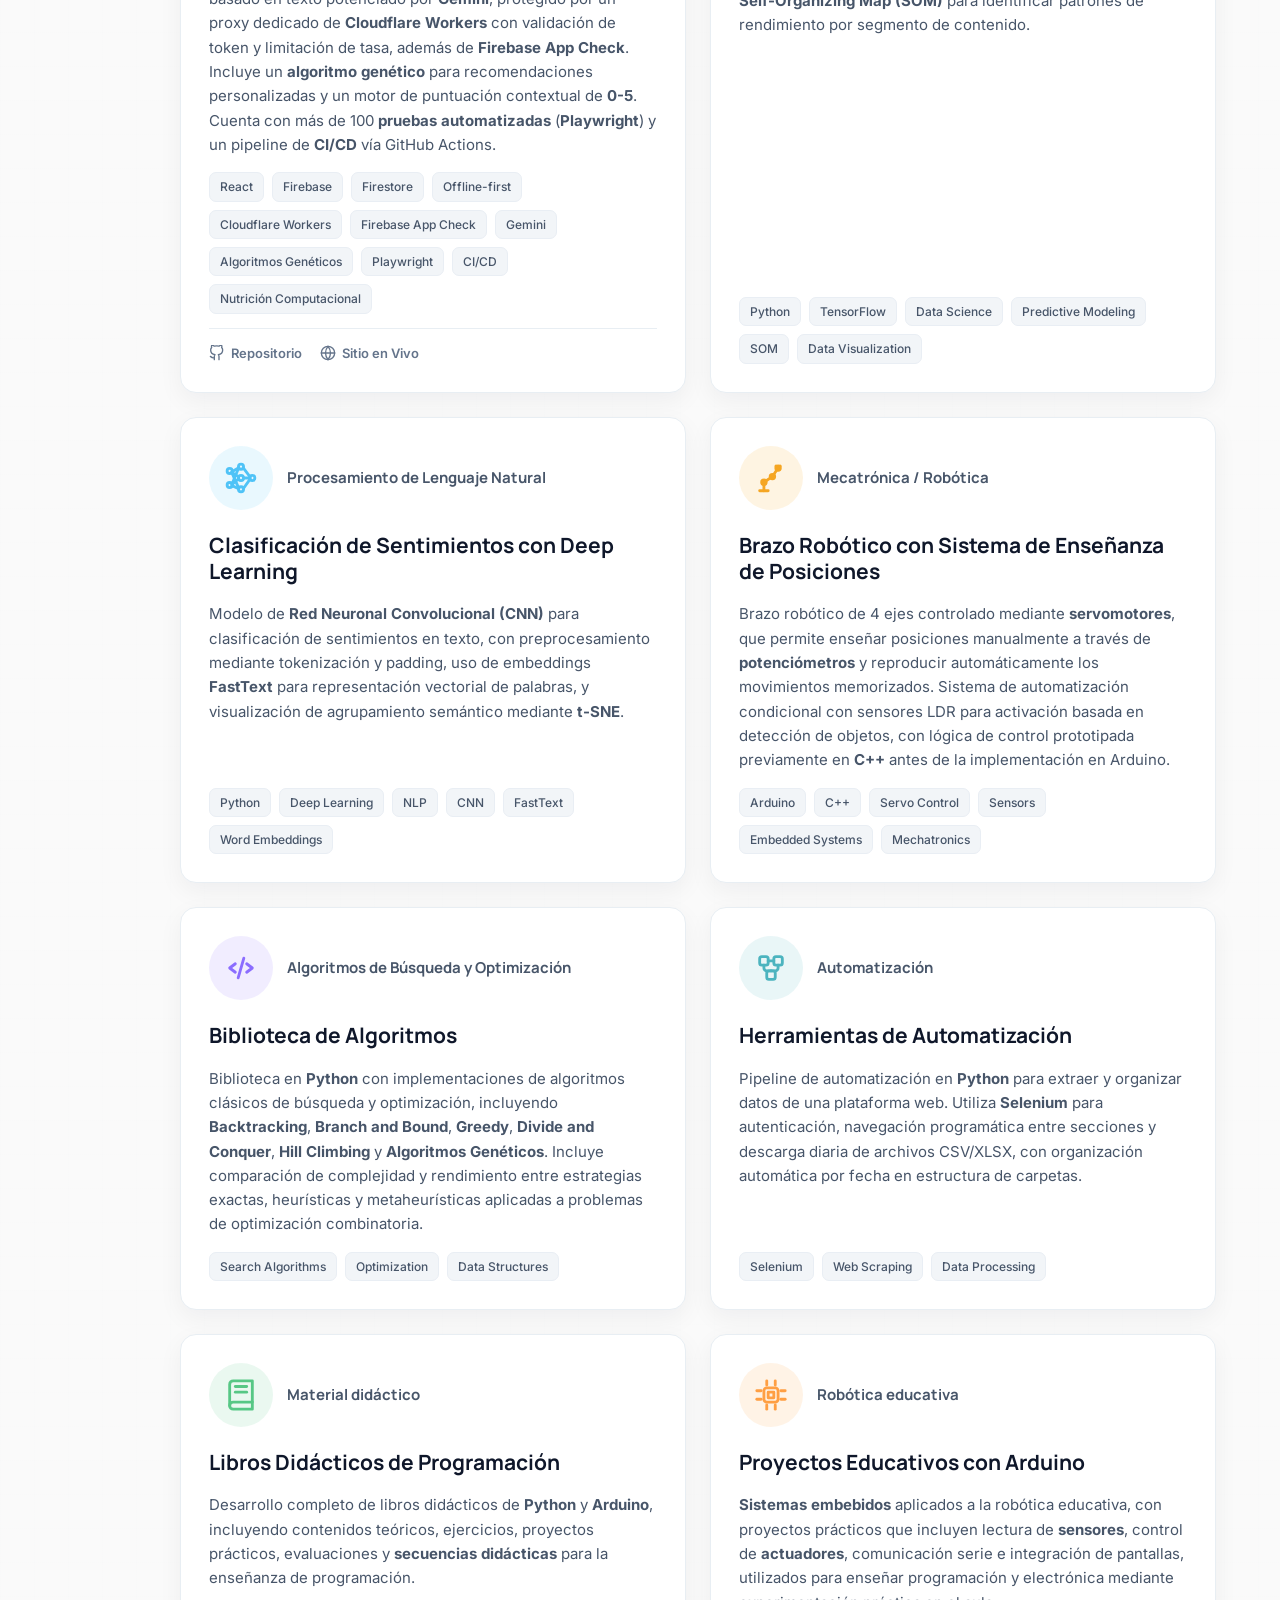
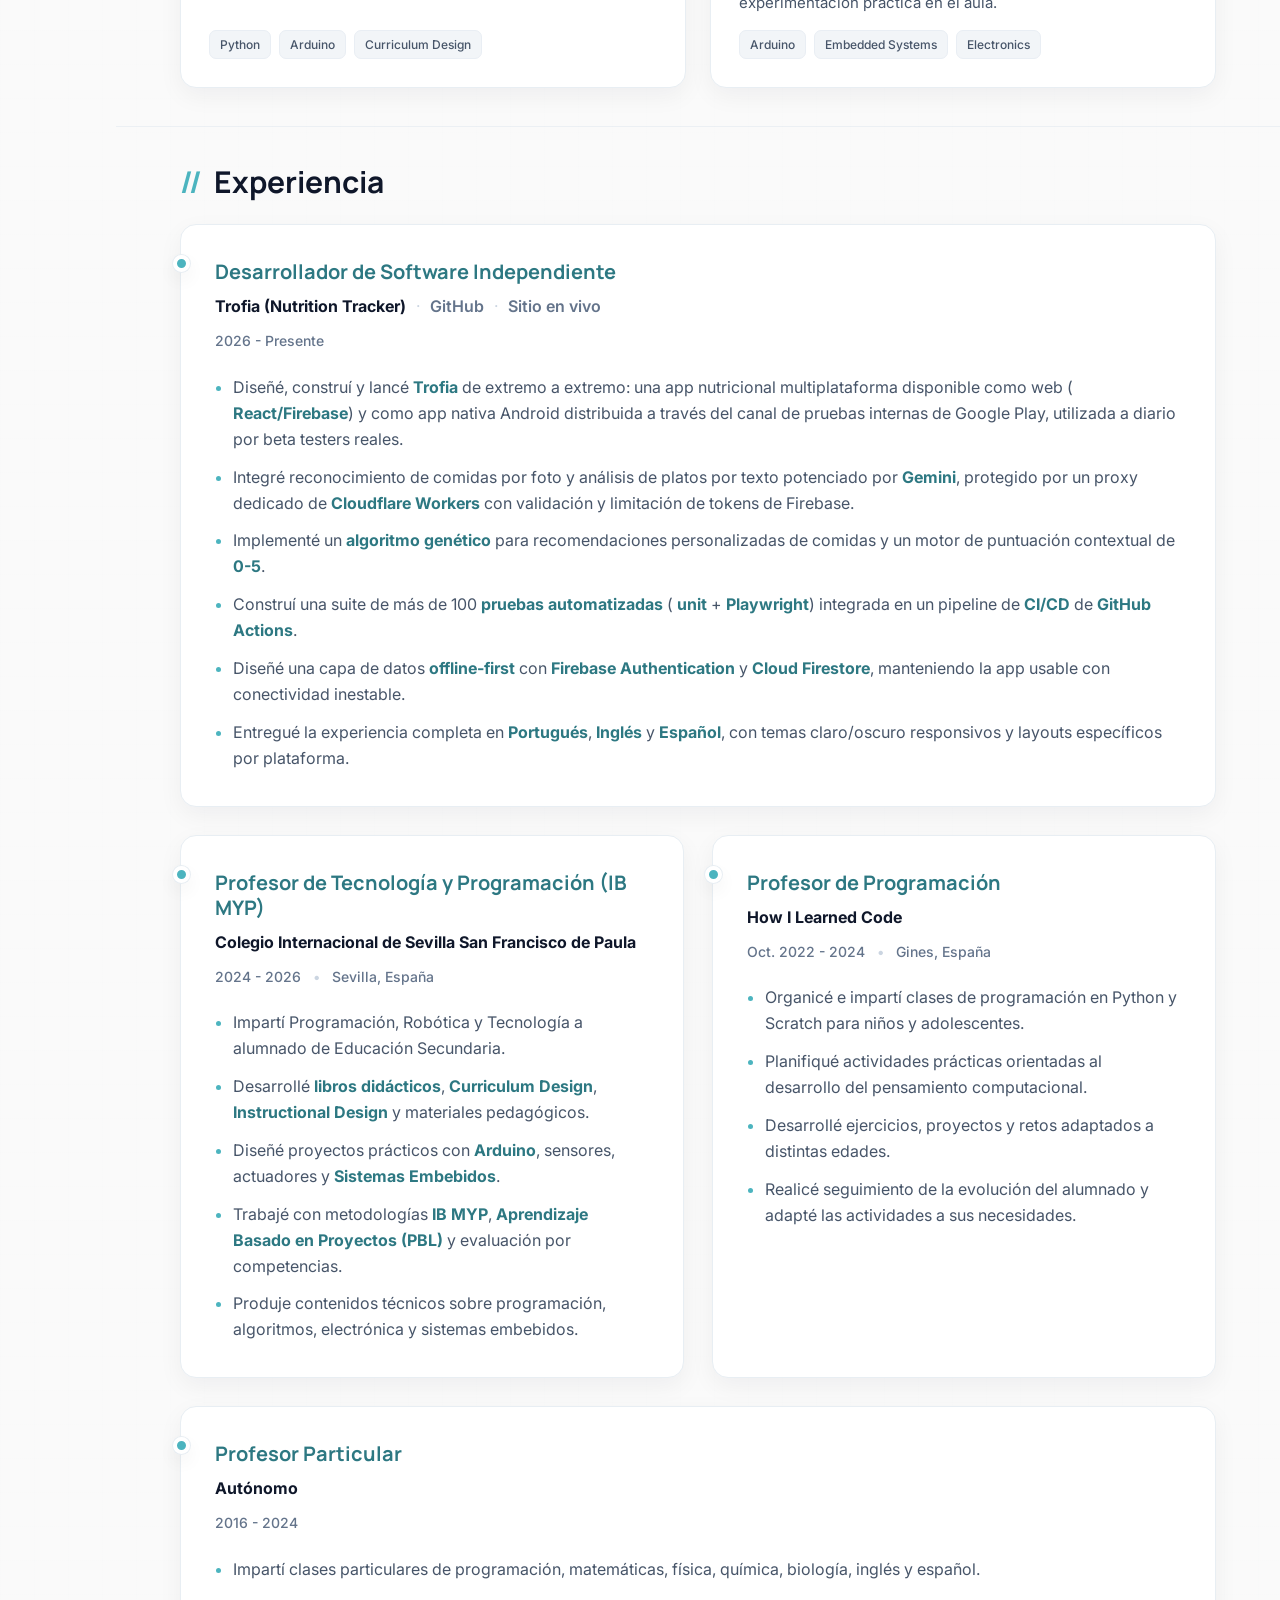
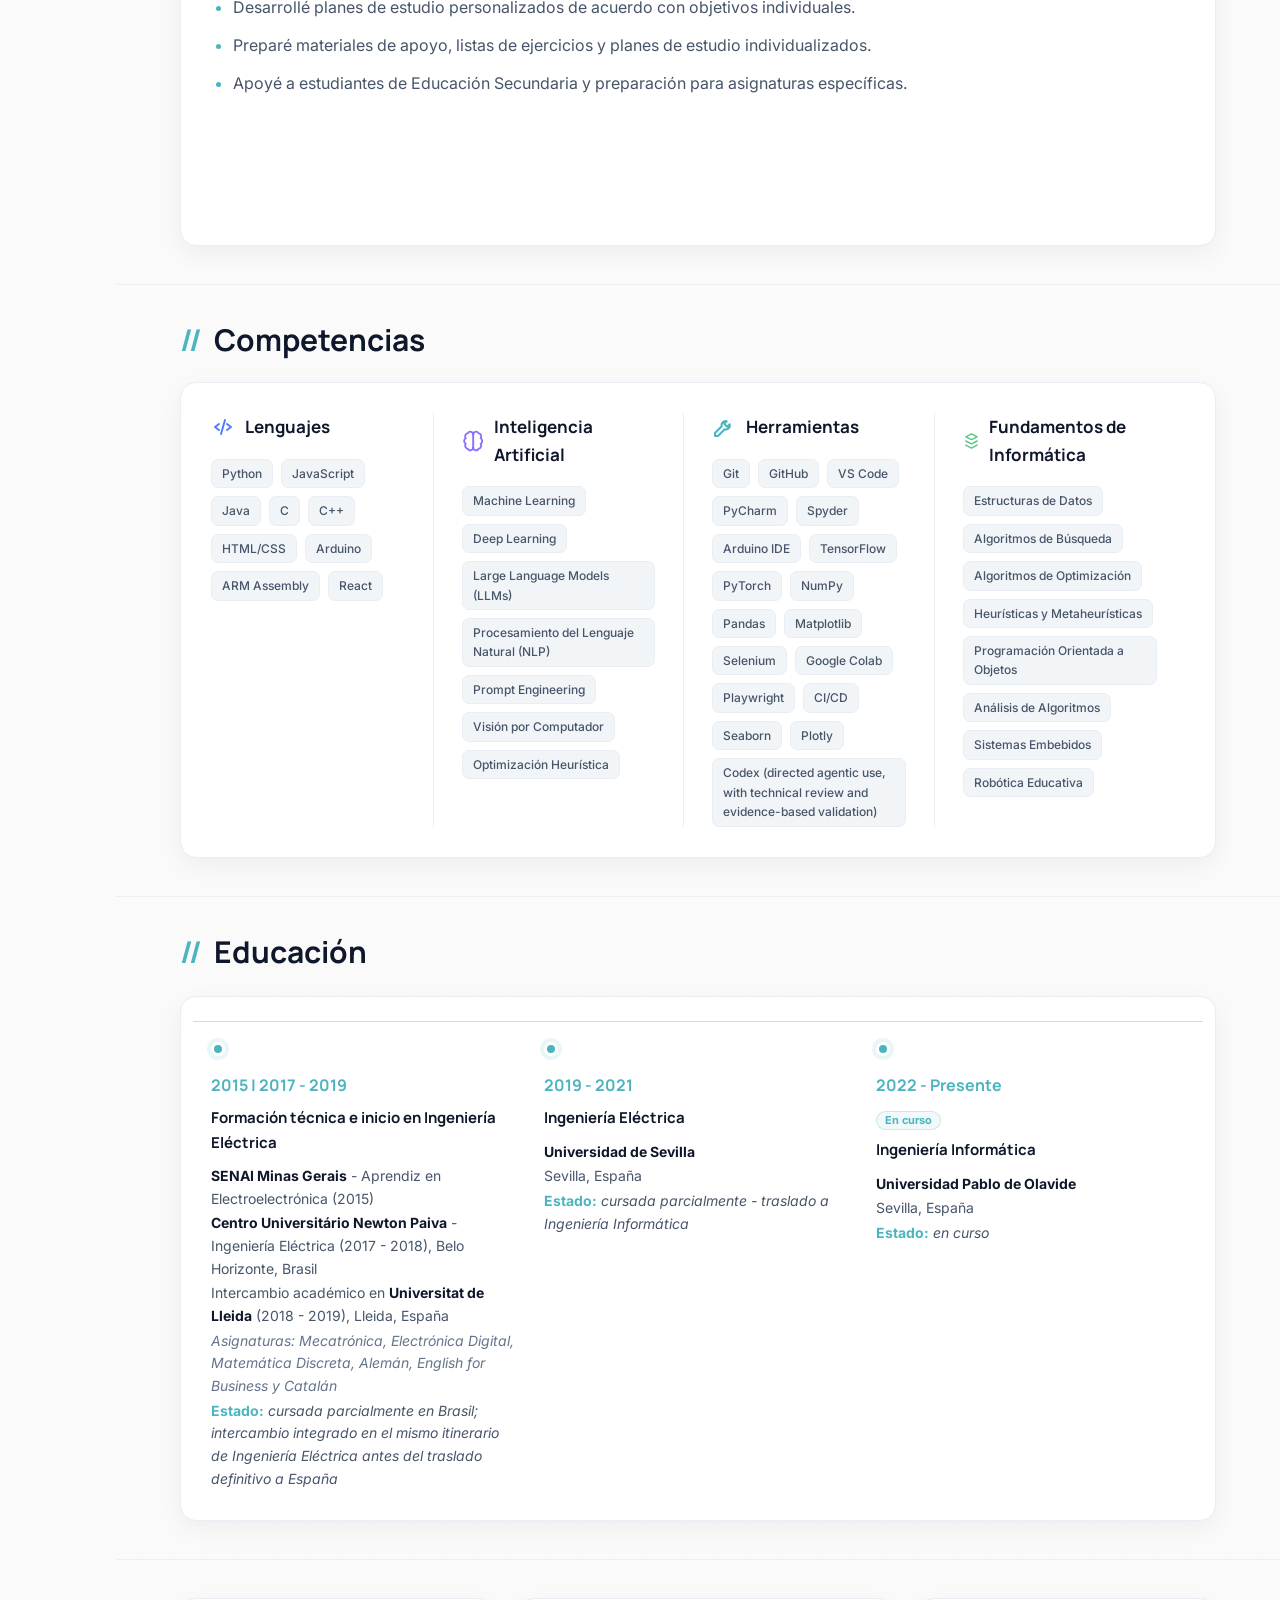
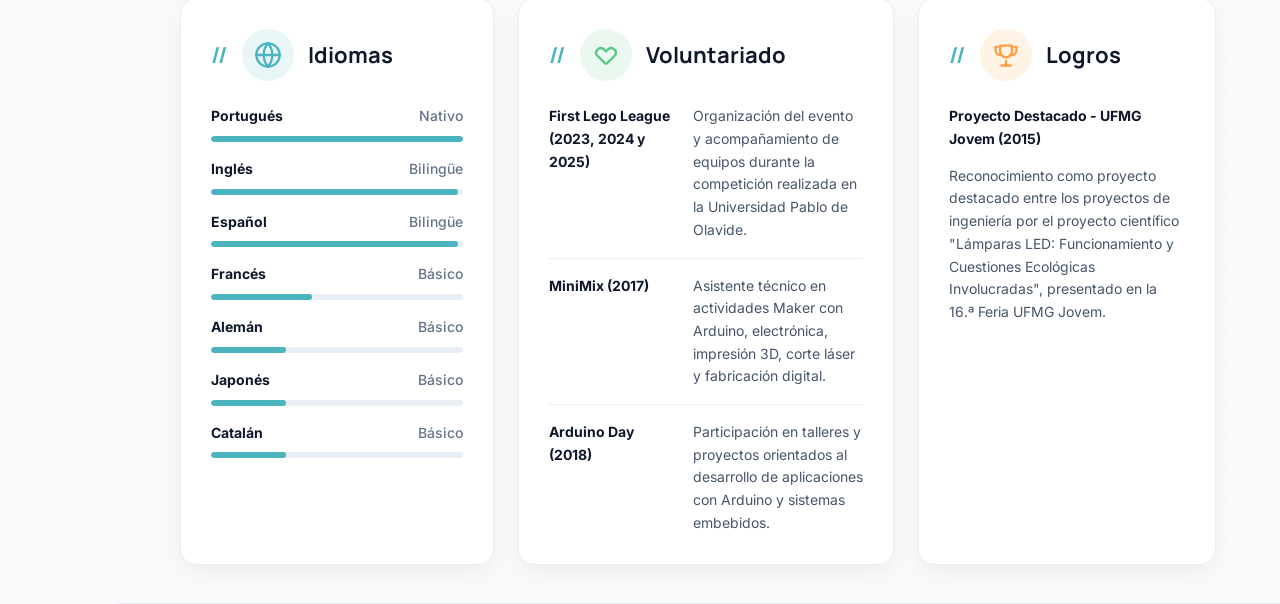
==== commit b63e0c27: "Atualiza cidade atual para Madrid nas versões EN, PT e ES Co-Authored-By: Claude Sonnet 5.5 <noreply" ====
--- a/es.html
+++ b/es.html
@@ -86,7 +86,7 @@
       <ul class="contact-grid" id="contato" aria-label="Datos de contacto">
         <li>
           <svg class="contact-icon" viewBox="0 0 24 24" aria-hidden="true"><path d="M20 10c0 5-8 11-8 11S4 15 4 10a8 8 0 1 1 16 0Z"/><circle cx="12" cy="10" r="3"/></svg>
-          <span>Sevilla, España</span>
+          <span>Madrid, España</span>
         </li>
         <li>
           <svg class="contact-icon" viewBox="0 0 24 24" aria-hidden="true"><rect x="3" y="5" width="18" height="14" rx="2"/><path d="m3 7 9 6 9-6"/></svg>
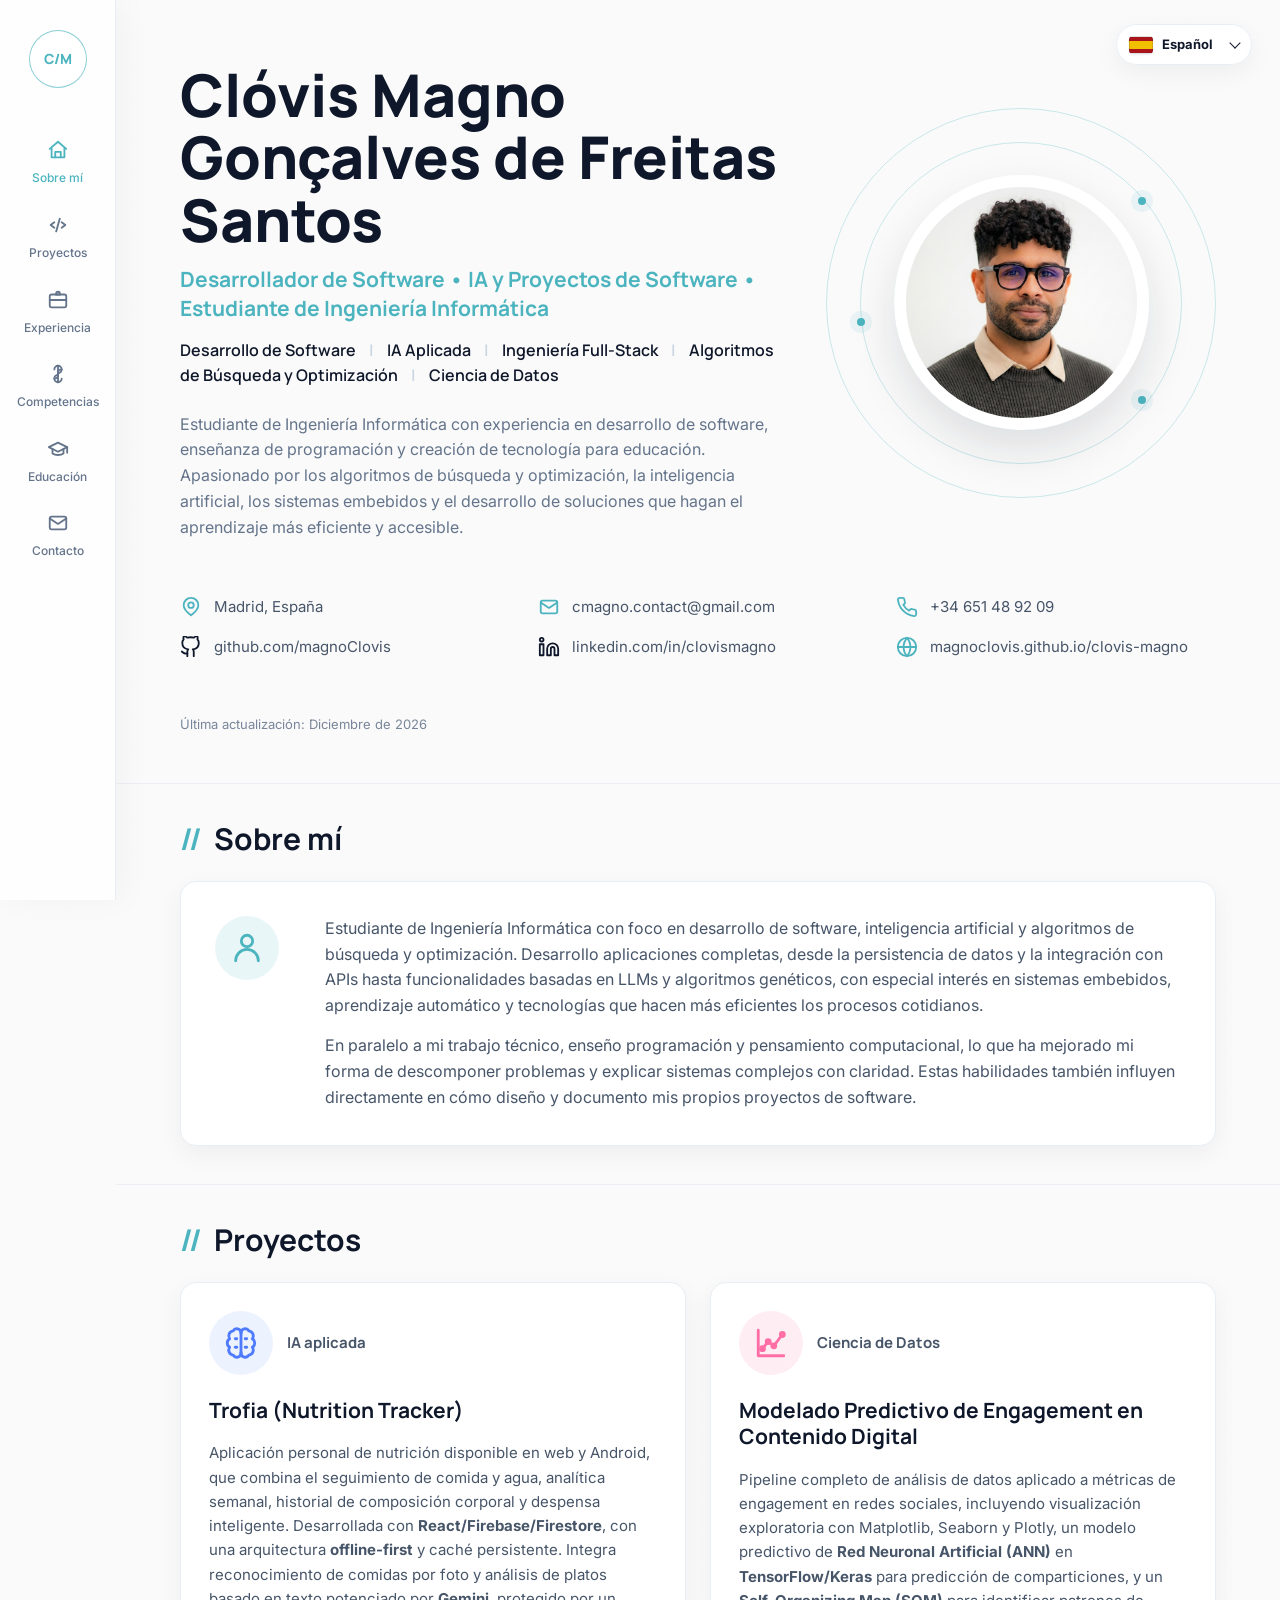
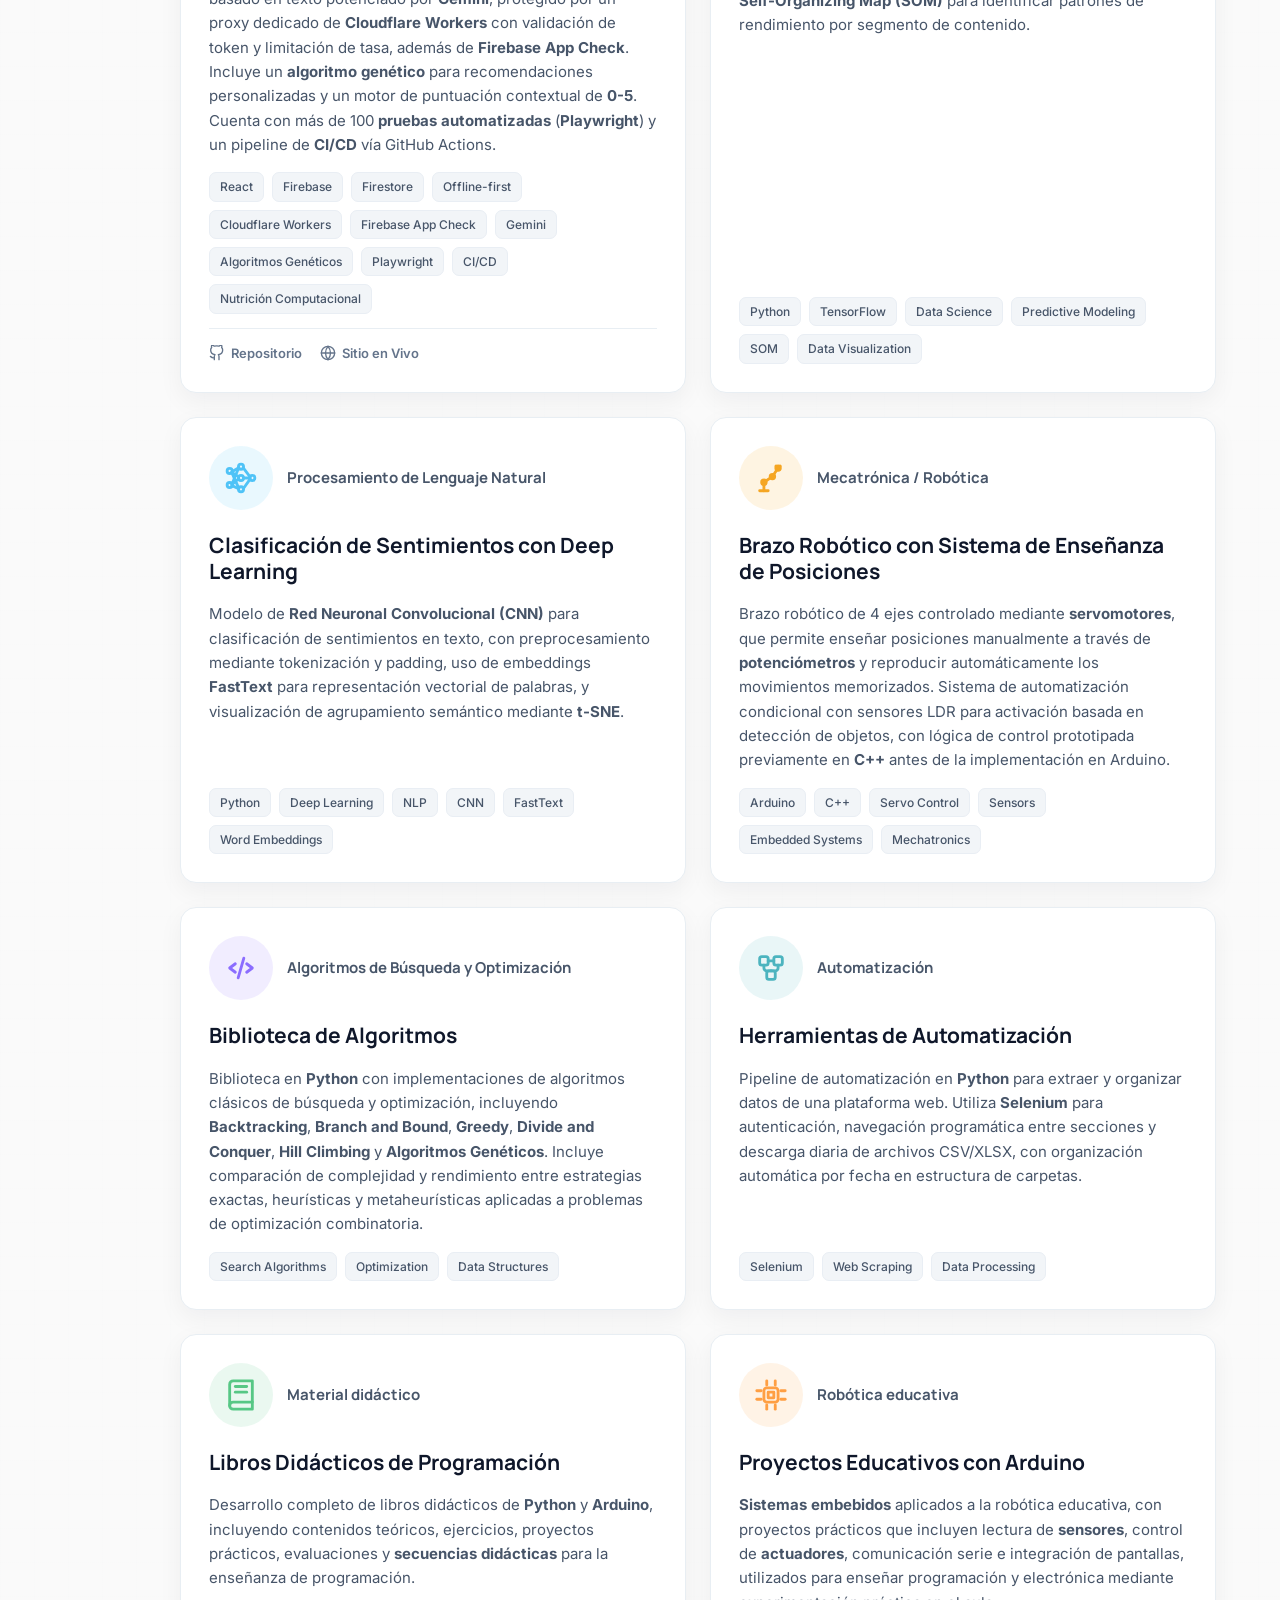
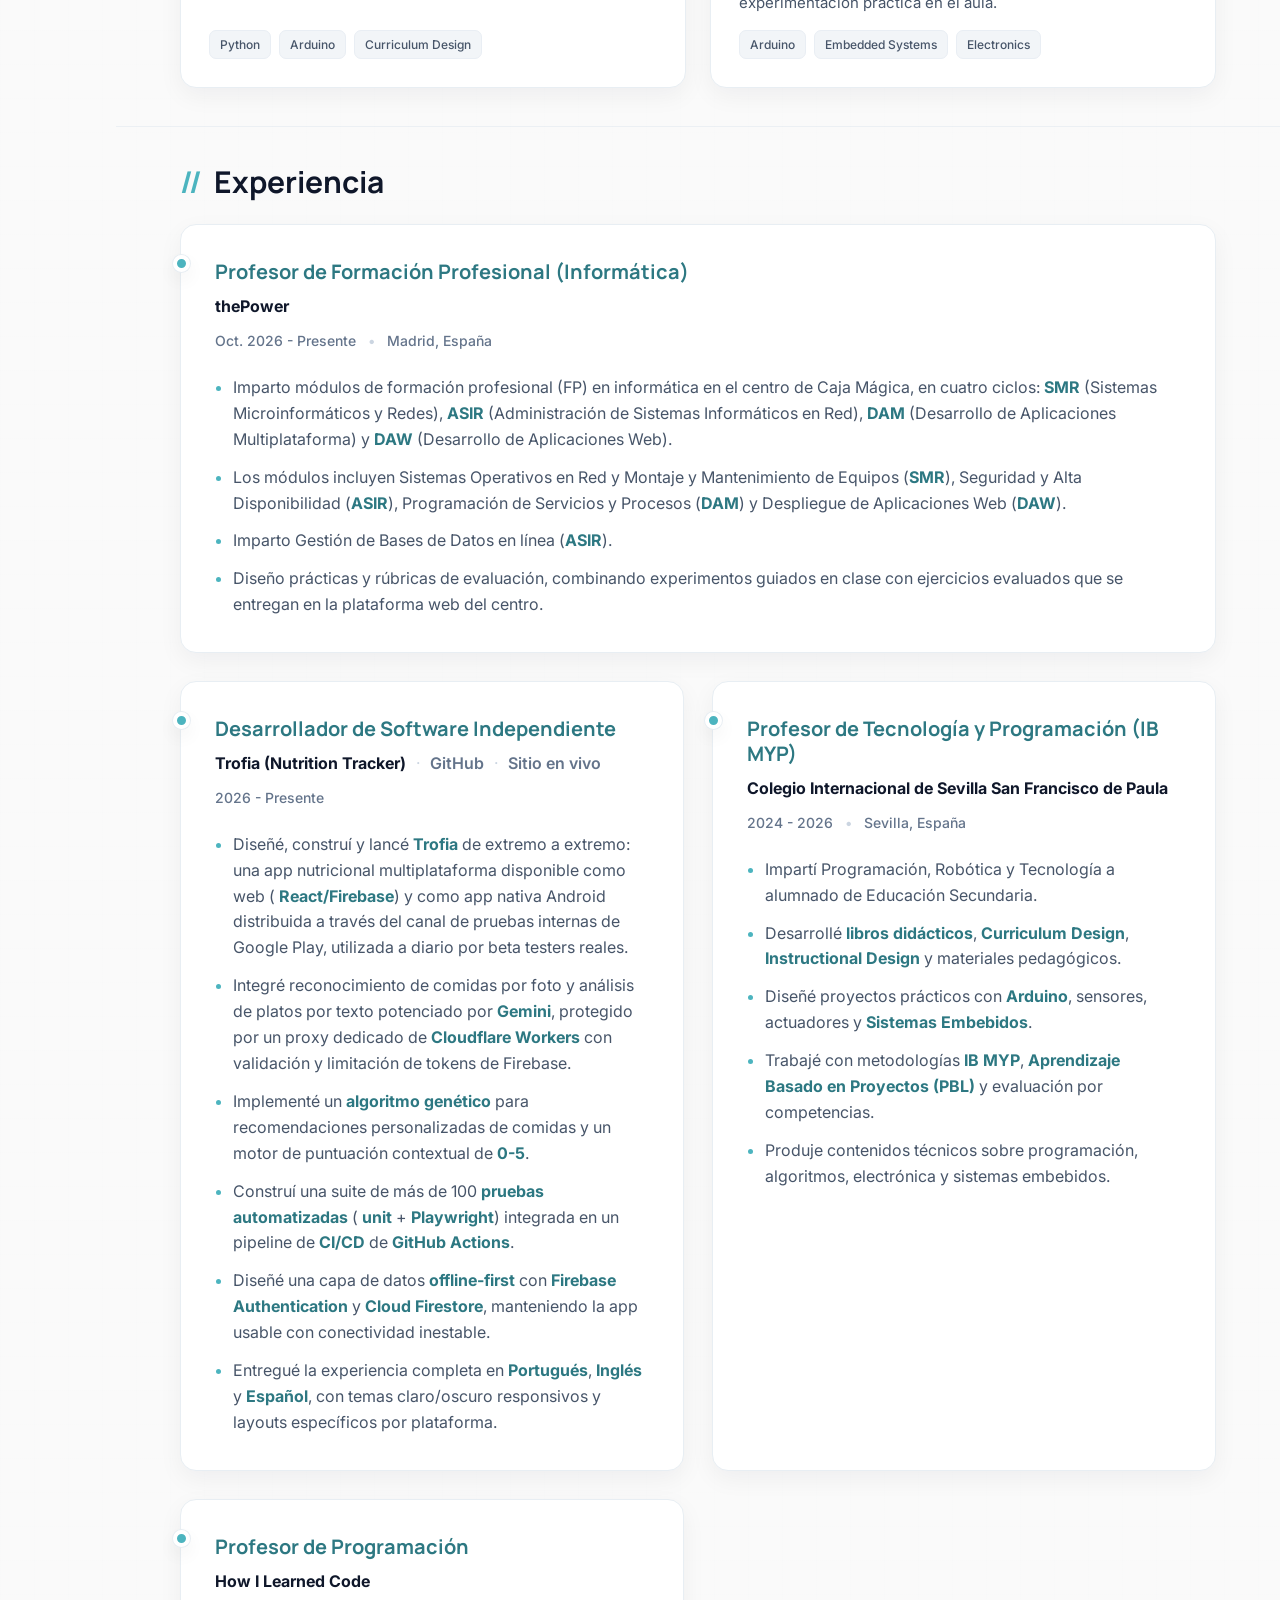
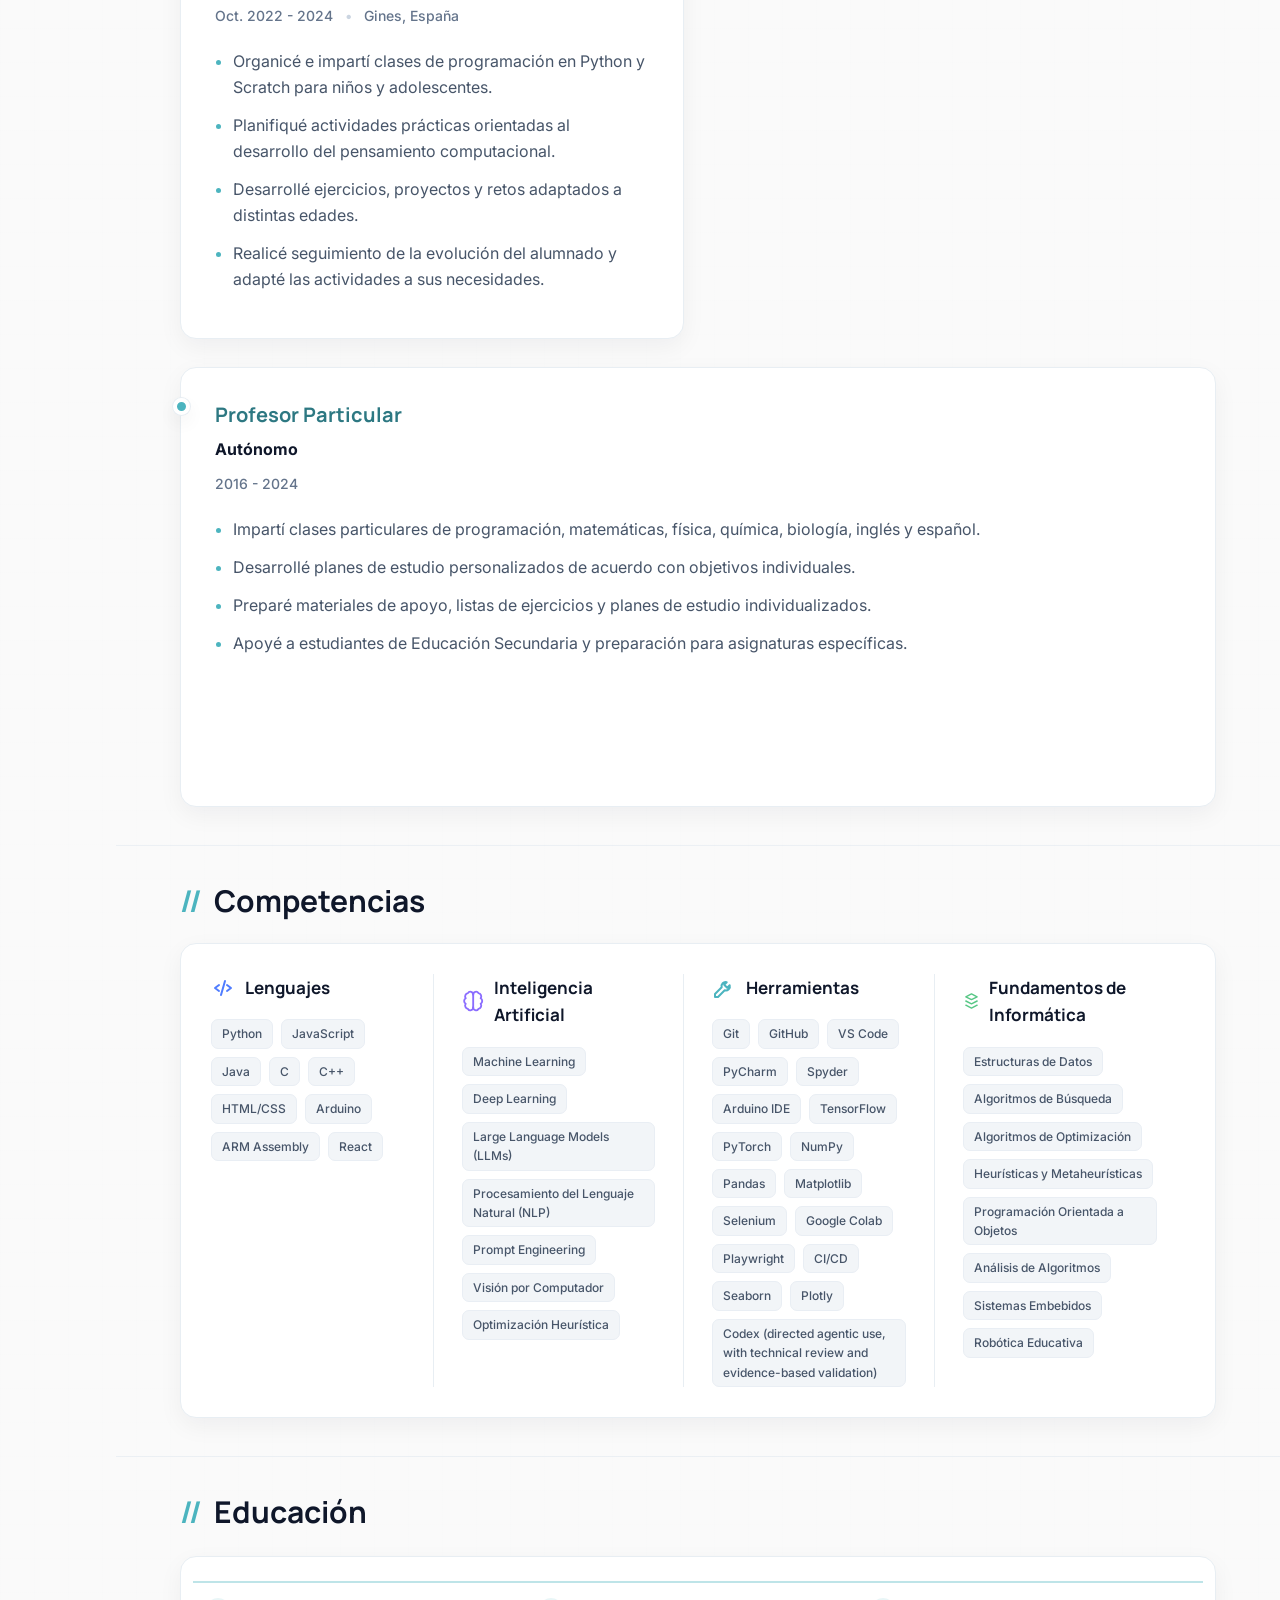
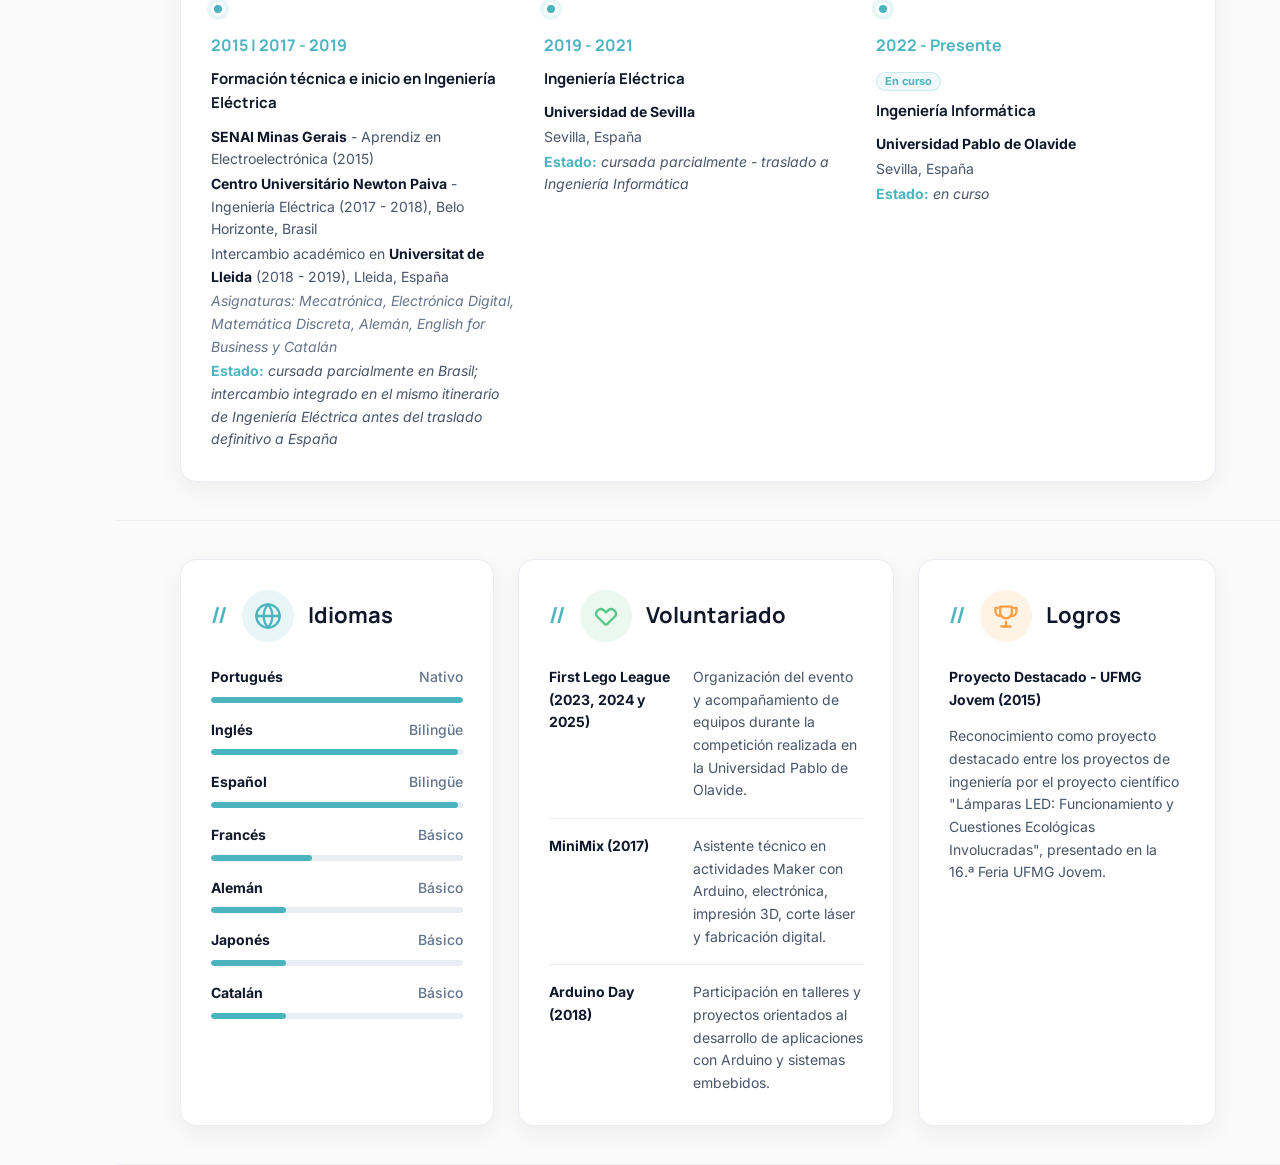
==== commit baab1b42: "Adiciona cargo atual na thePower na experiência (EN, PT e ES) Co-Authored-By: Claude Sonnet 5.5 <nor" ====
--- a/es.html
+++ b/es.html
@@ -284,6 +284,19 @@
       </div>
 
       <div class="experience-grid">
+        <article class="card job-card">
+          <span class="job-dot"></span>
+          <h3>Profesor de Formación Profesional (Informática)</h3>
+          <p class="company">thePower</p>
+          <p class="meta">Oct. 2026 - Presente <span>•</span> Madrid, España</p>
+          <ul>
+            <li>Imparto módulos de formación profesional (FP) en informática en el centro de Caja Mágica, en cuatro ciclos: <strong>SMR</strong> (Sistemas Microinformáticos y Redes), <strong>ASIR</strong> (Administración de Sistemas Informáticos en Red), <strong>DAM</strong> (Desarrollo de Aplicaciones Multiplataforma) y <strong>DAW</strong> (Desarrollo de Aplicaciones Web).</li>
+            <li>Los módulos incluyen Sistemas Operativos en Red y Montaje y Mantenimiento de Equipos (<strong>SMR</strong>), Seguridad y Alta Disponibilidad (<strong>ASIR</strong>), Programación de Servicios y Procesos (<strong>DAM</strong>) y Despliegue de Aplicaciones Web (<strong>DAW</strong>).</li>
+            <li>Imparto Gestión de Bases de Datos en línea (<strong>ASIR</strong>).</li>
+            <li>Diseño prácticas y rúbricas de evaluación, combinando experimentos guiados en clase con ejercicios evaluados que se entregan en la plataforma web del centro.</li>
+          </ul>
+        </article>
+
         <article class="card job-card">
           <span class="job-dot"></span>
           <h3>Desarrollador de Software Independiente</h3>
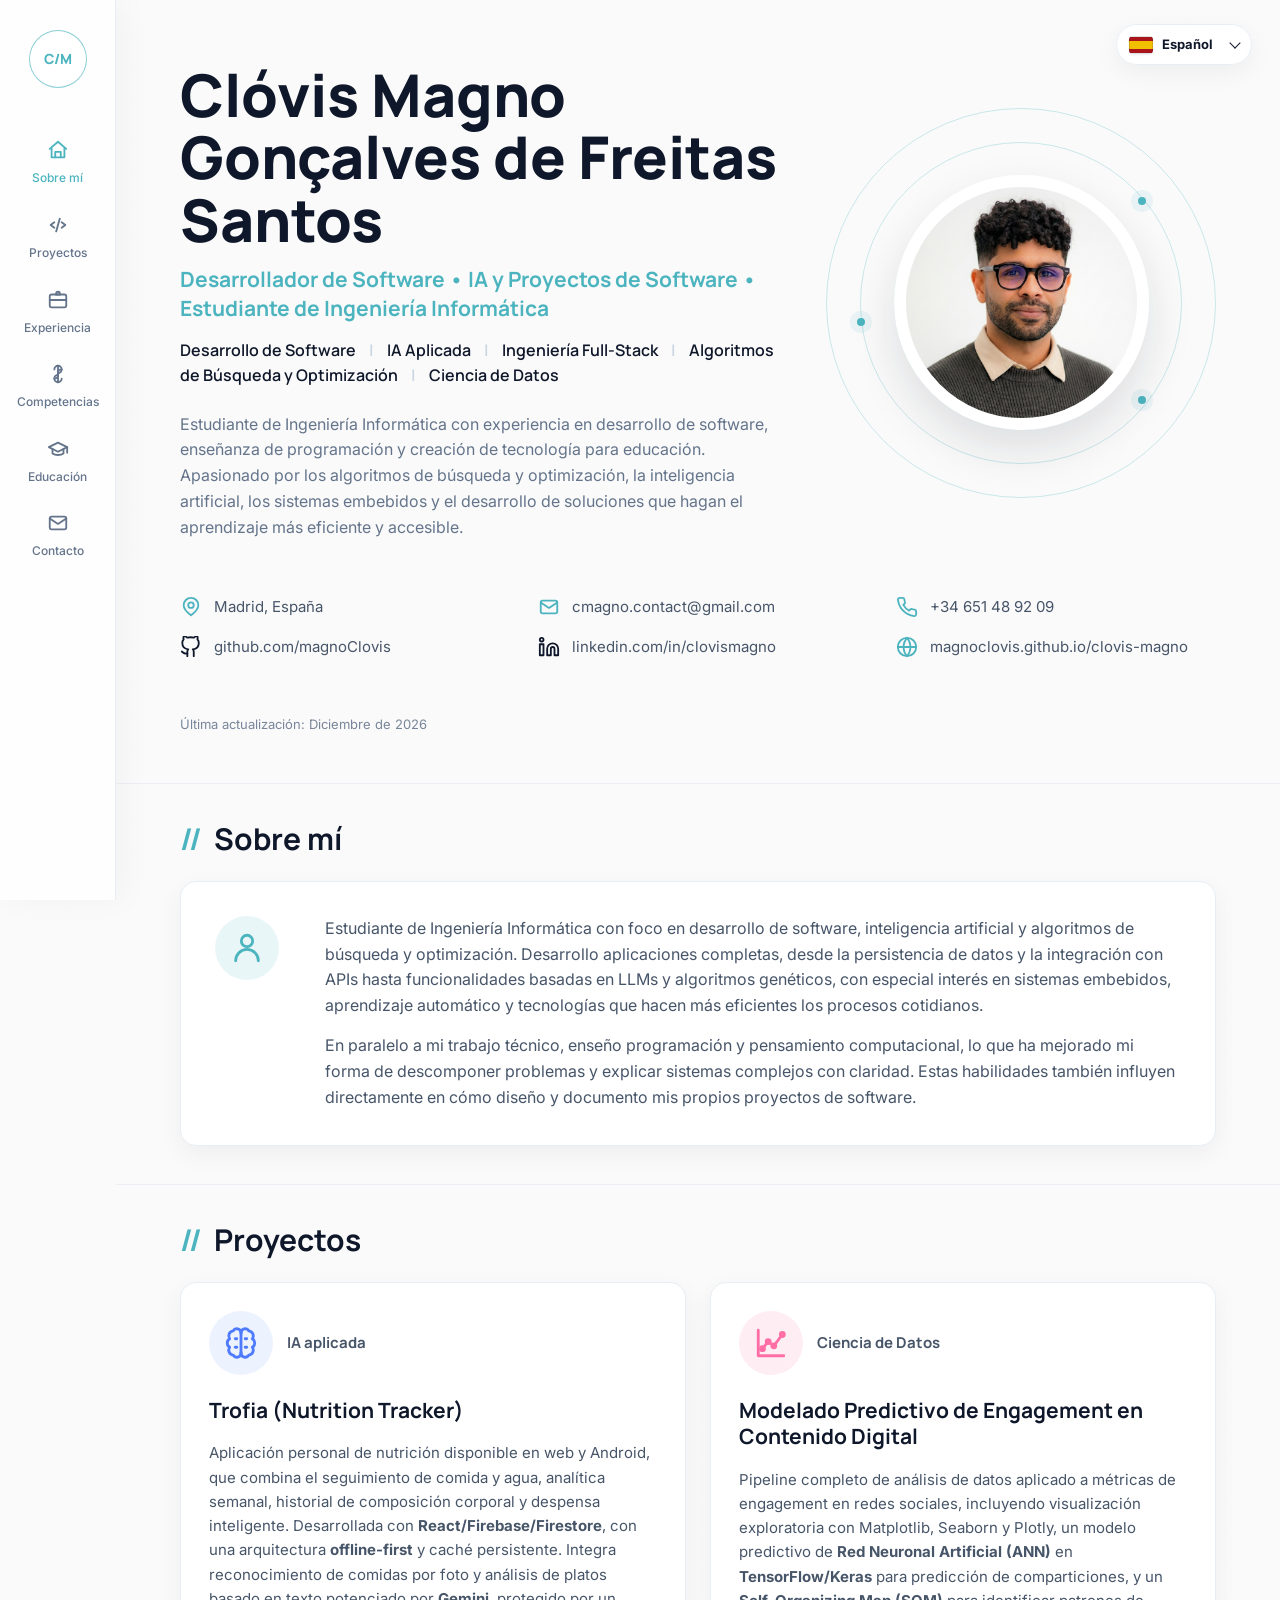
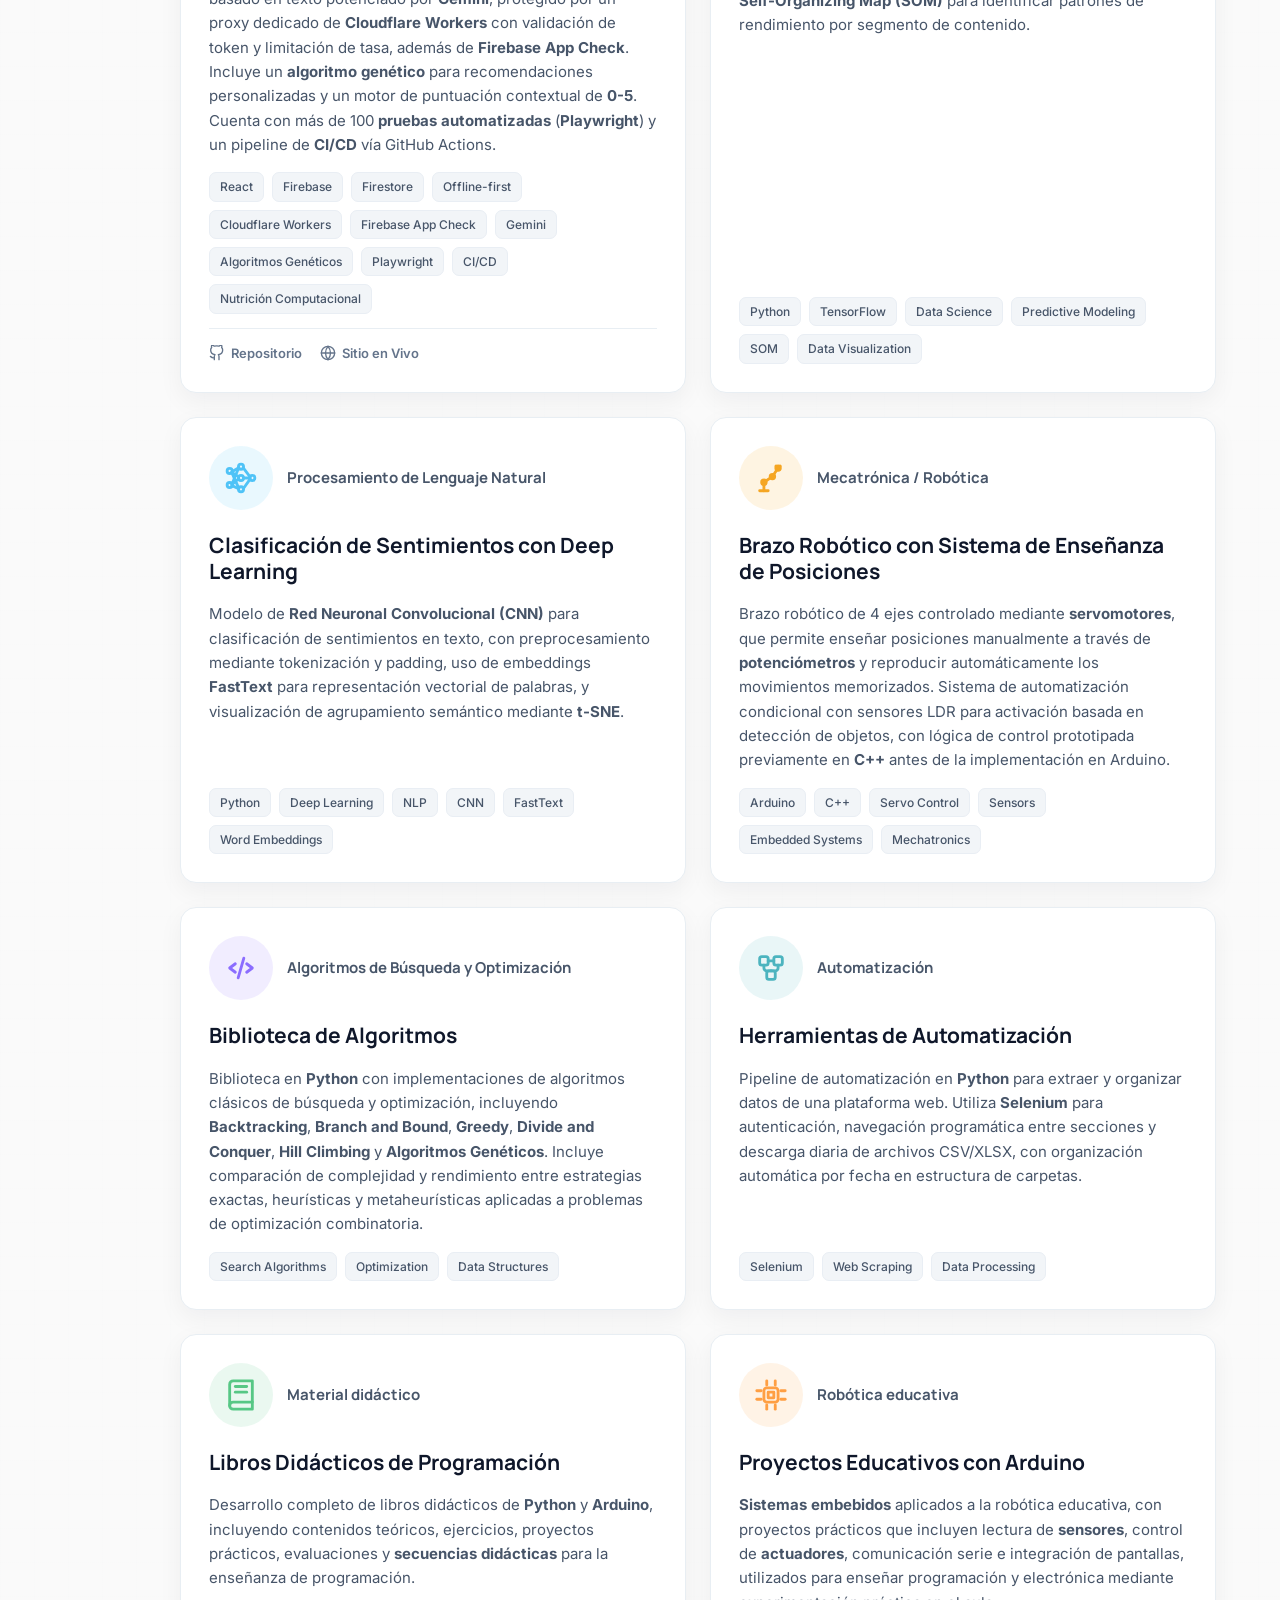
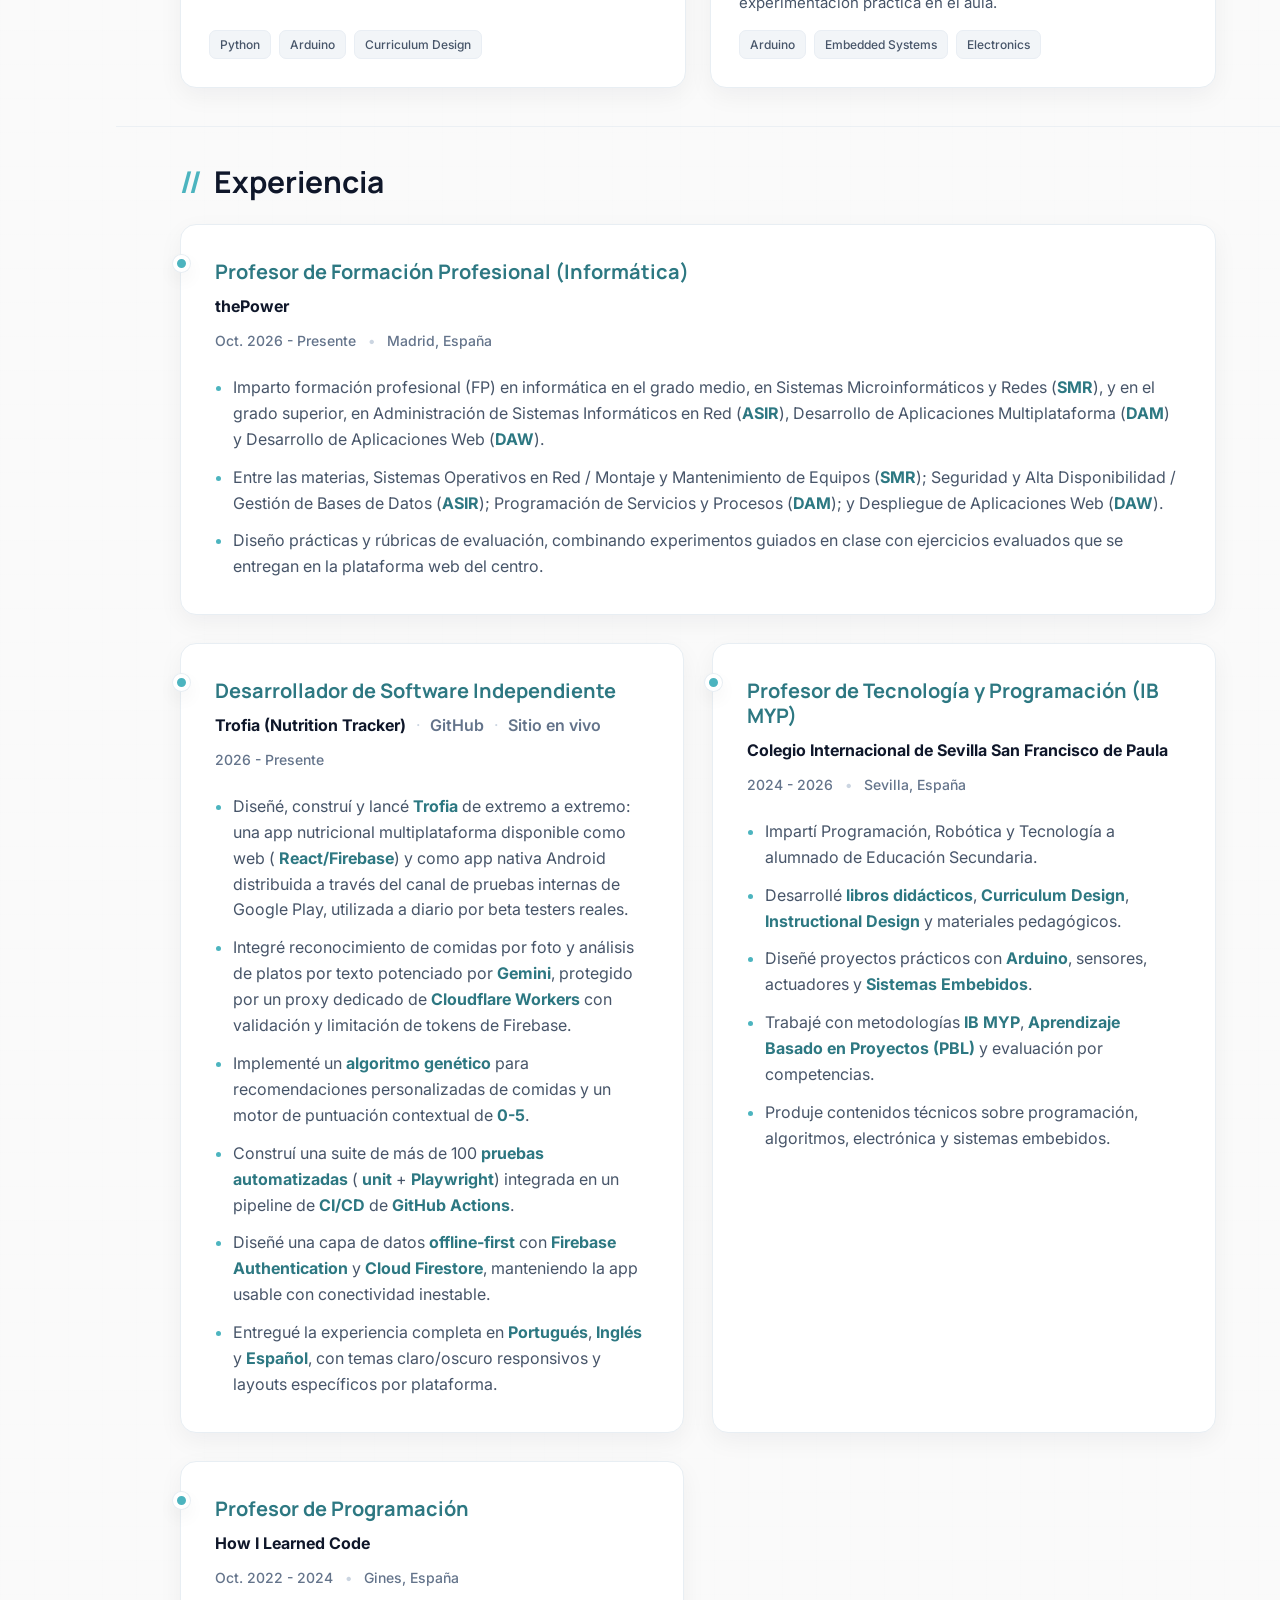
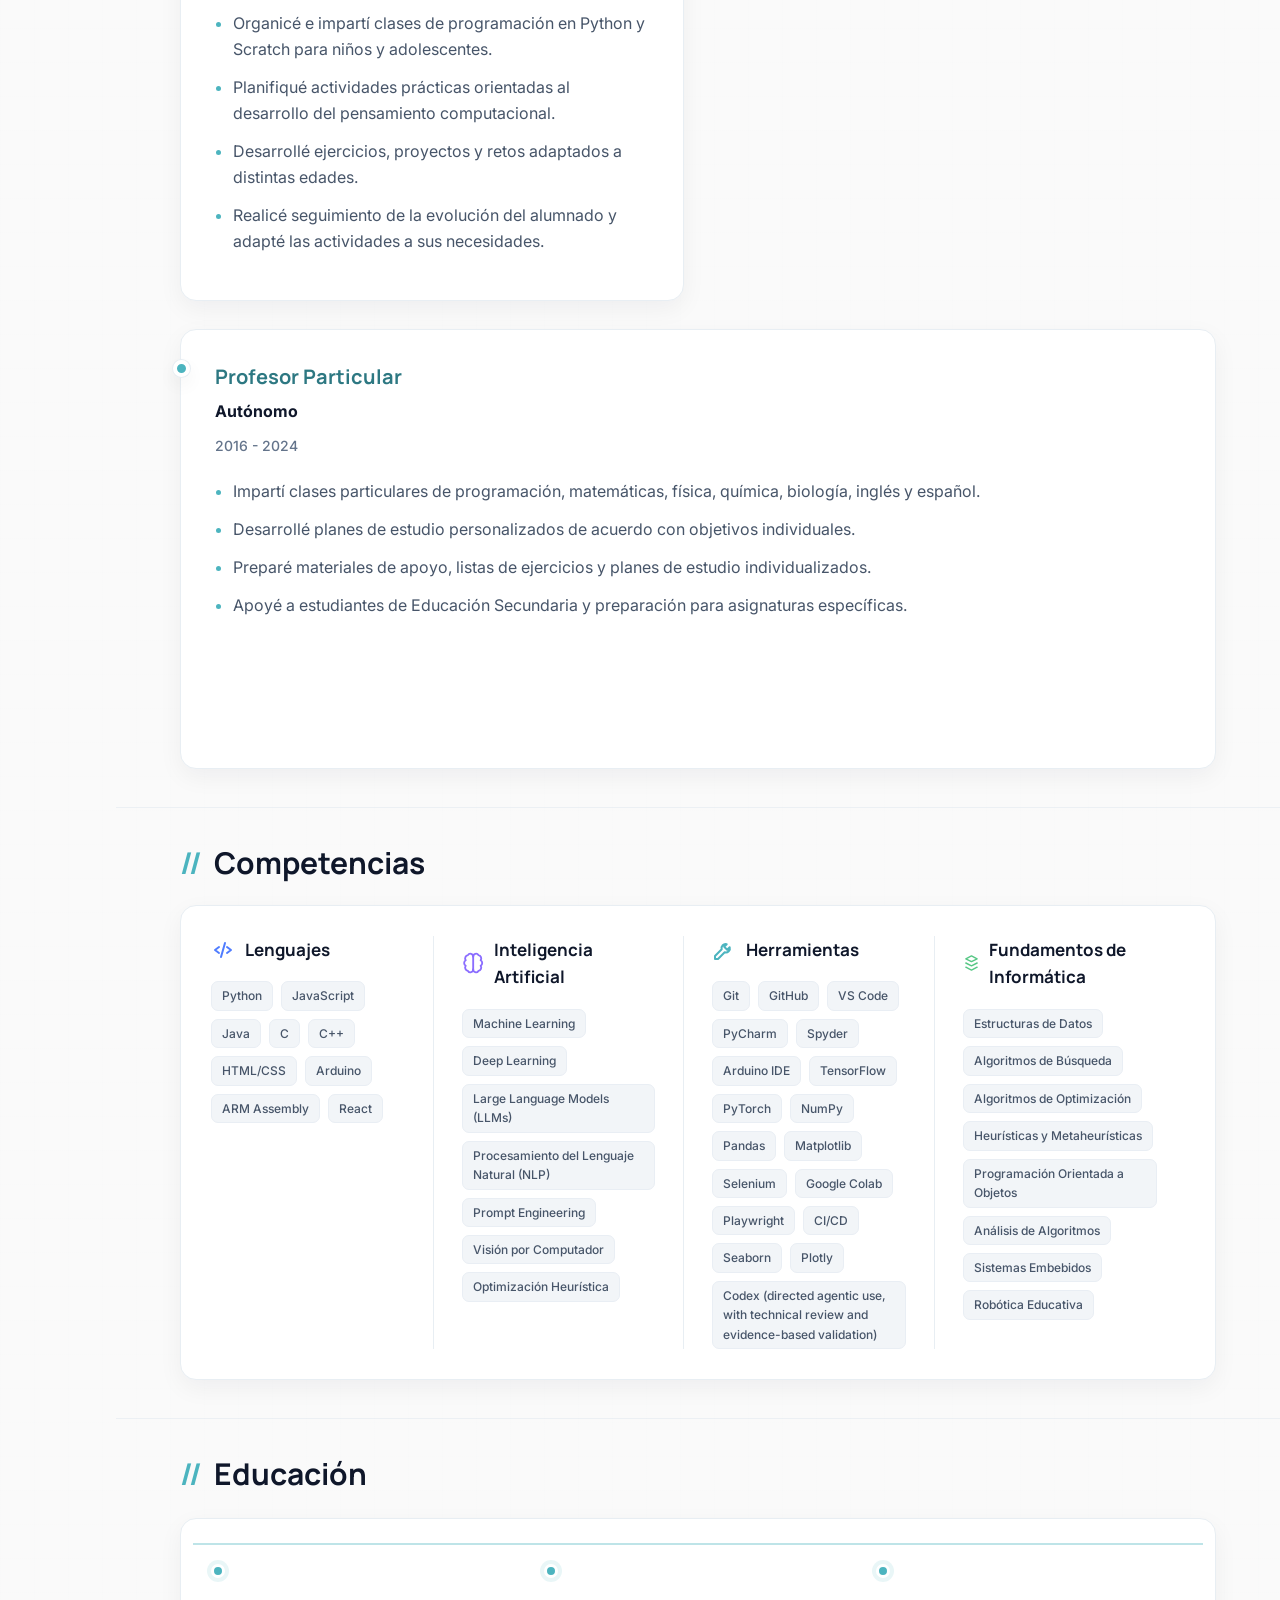
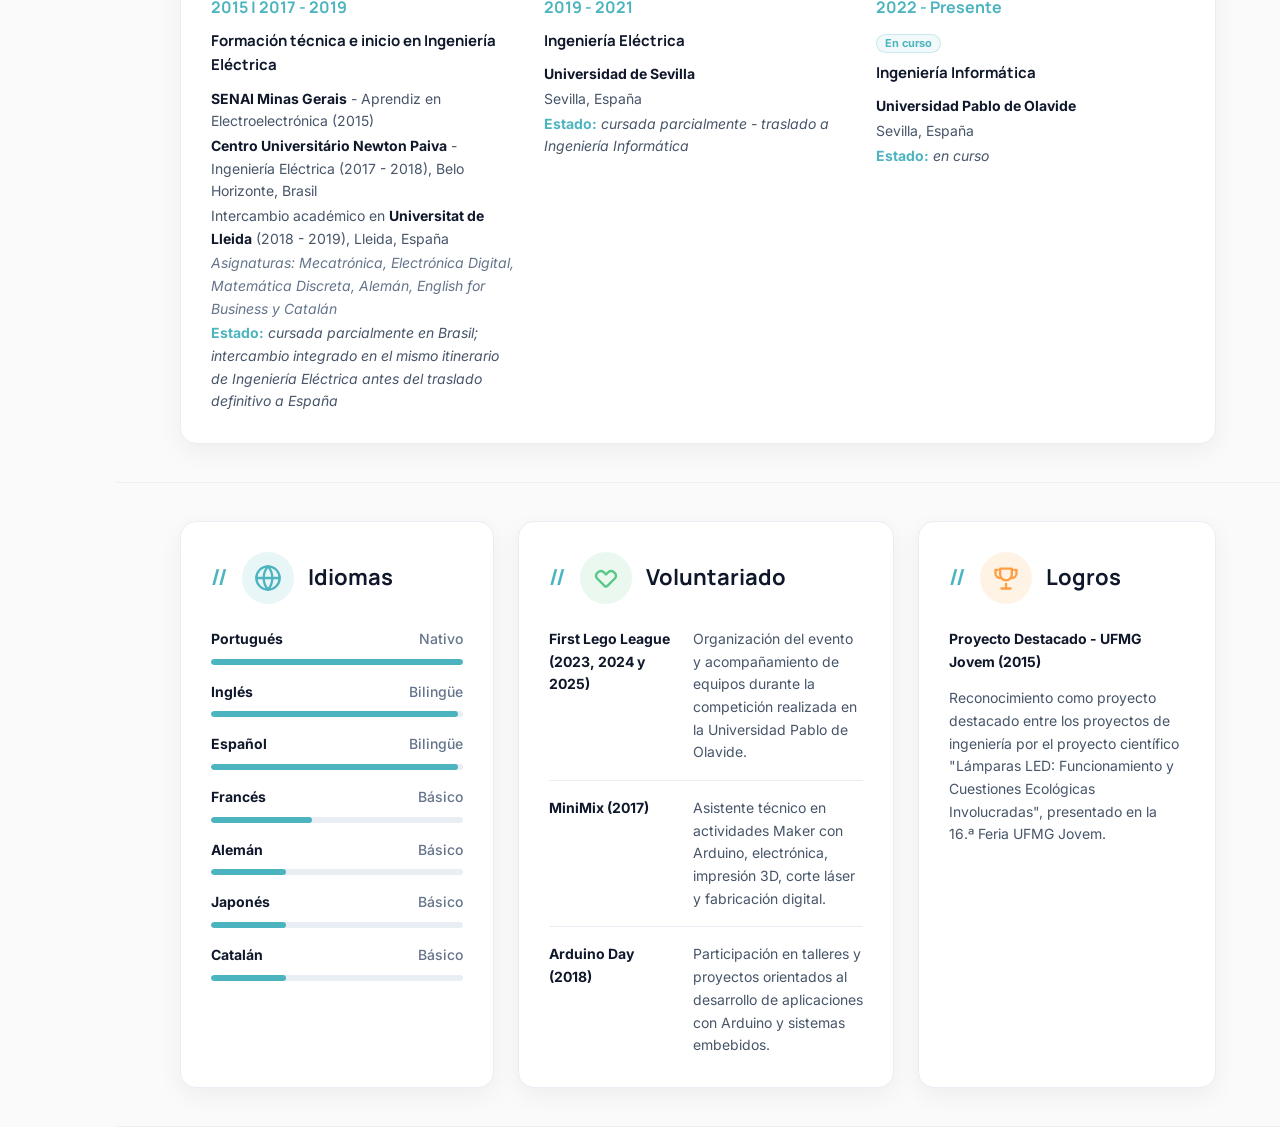
==== commit 760f242f: "Reorganiza o card da thePower: graus, ciclos e matérias agrupadas Co-Authored-By: Claude Sonnet 5.5 " ====
--- a/es.html
+++ b/es.html
@@ -290,9 +290,8 @@
           <p class="company">thePower</p>
           <p class="meta">Oct. 2026 - Presente <span>•</span> Madrid, España</p>
           <ul>
-            <li>Imparto módulos de formación profesional (FP) en informática en el centro de Caja Mágica, en cuatro ciclos: <strong>SMR</strong> (Sistemas Microinformáticos y Redes), <strong>ASIR</strong> (Administración de Sistemas Informáticos en Red), <strong>DAM</strong> (Desarrollo de Aplicaciones Multiplataforma) y <strong>DAW</strong> (Desarrollo de Aplicaciones Web).</li>
-            <li>Los módulos incluyen Sistemas Operativos en Red y Montaje y Mantenimiento de Equipos (<strong>SMR</strong>), Seguridad y Alta Disponibilidad (<strong>ASIR</strong>), Programación de Servicios y Procesos (<strong>DAM</strong>) y Despliegue de Aplicaciones Web (<strong>DAW</strong>).</li>
-            <li>Imparto Gestión de Bases de Datos en línea (<strong>ASIR</strong>).</li>
+            <li>Imparto formación profesional (FP) en informática en el grado medio, en Sistemas Microinformáticos y Redes (<strong>SMR</strong>), y en el grado superior, en Administración de Sistemas Informáticos en Red (<strong>ASIR</strong>), Desarrollo de Aplicaciones Multiplataforma (<strong>DAM</strong>) y Desarrollo de Aplicaciones Web (<strong>DAW</strong>).</li>
+            <li>Entre las materias, Sistemas Operativos en Red / Montaje y Mantenimiento de Equipos (<strong>SMR</strong>); Seguridad y Alta Disponibilidad / Gestión de Bases de Datos (<strong>ASIR</strong>); Programación de Servicios y Procesos (<strong>DAM</strong>); y Despliegue de Aplicaciones Web (<strong>DAW</strong>).</li>
             <li>Diseño prácticas y rúbricas de evaluación, combinando experimentos guiados en clase con ejercicios evaluados que se entregan en la plataforma web del centro.</li>
           </ul>
         </article>
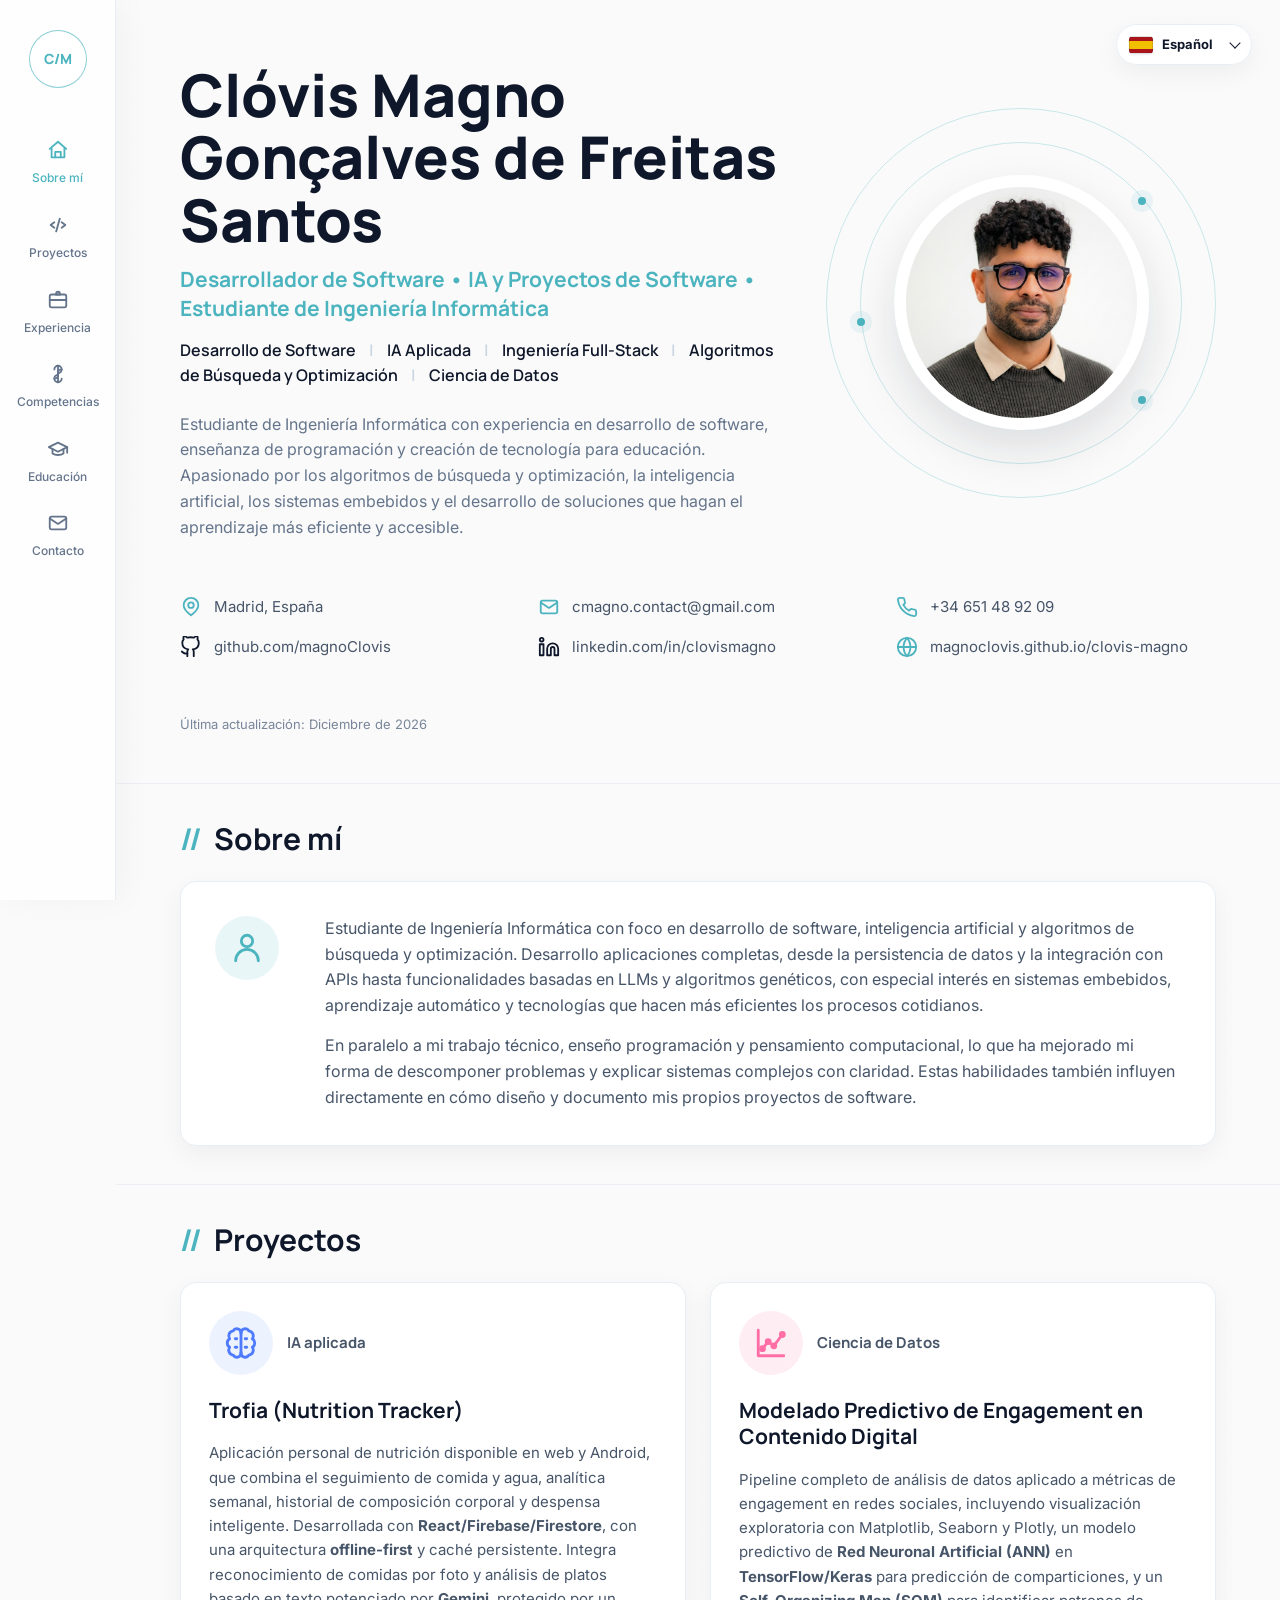
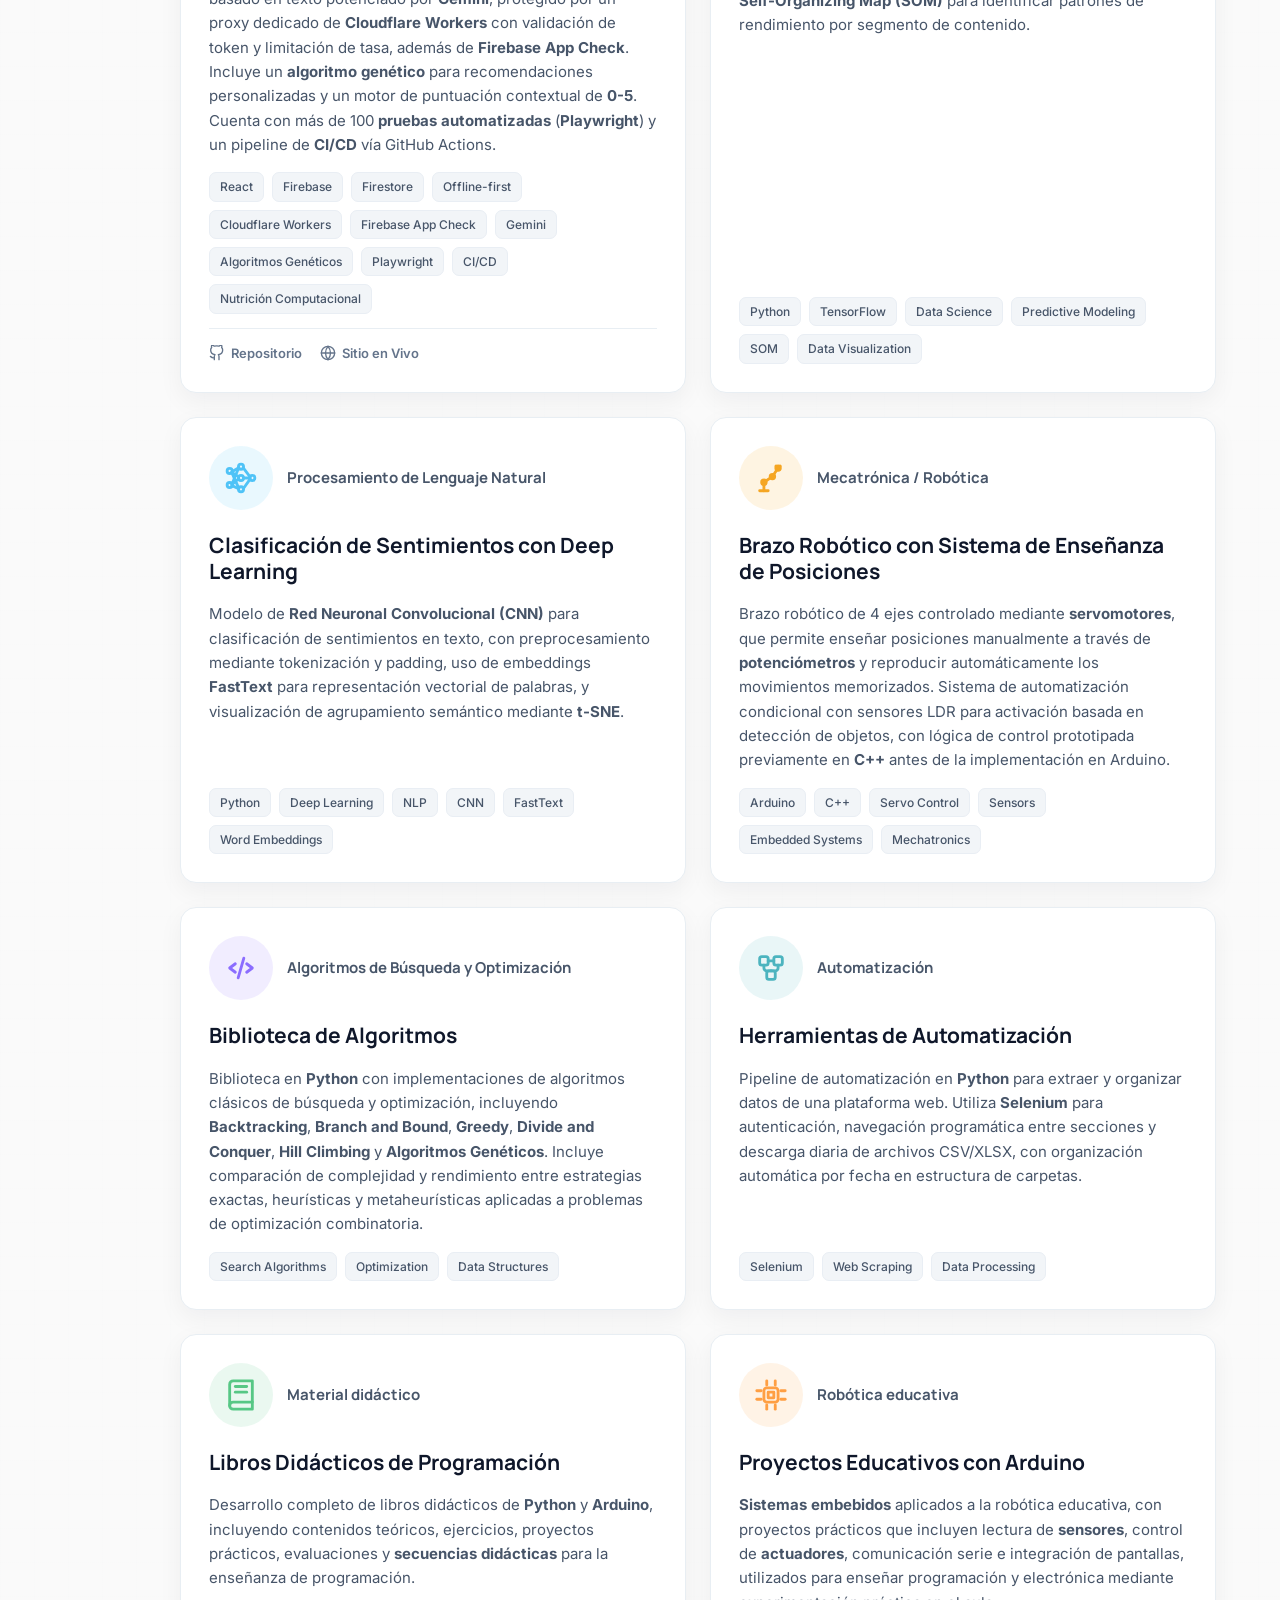
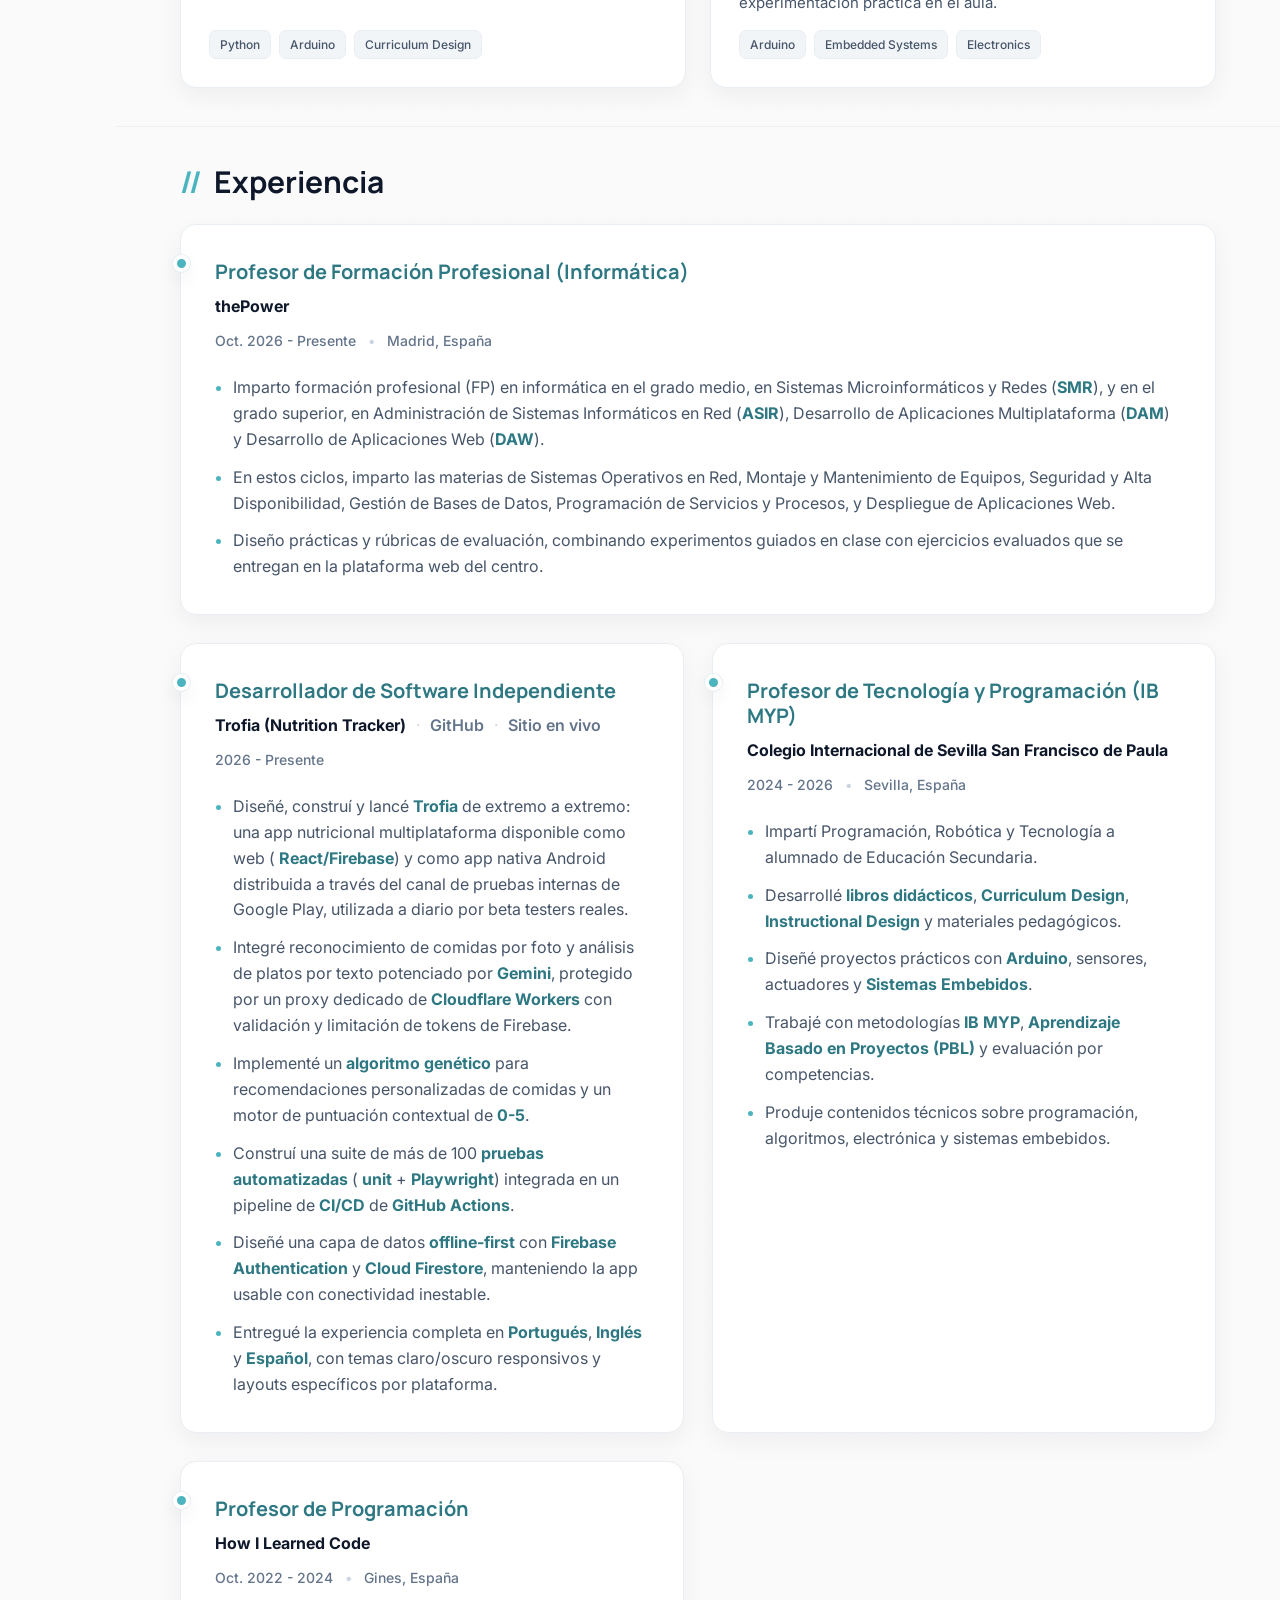
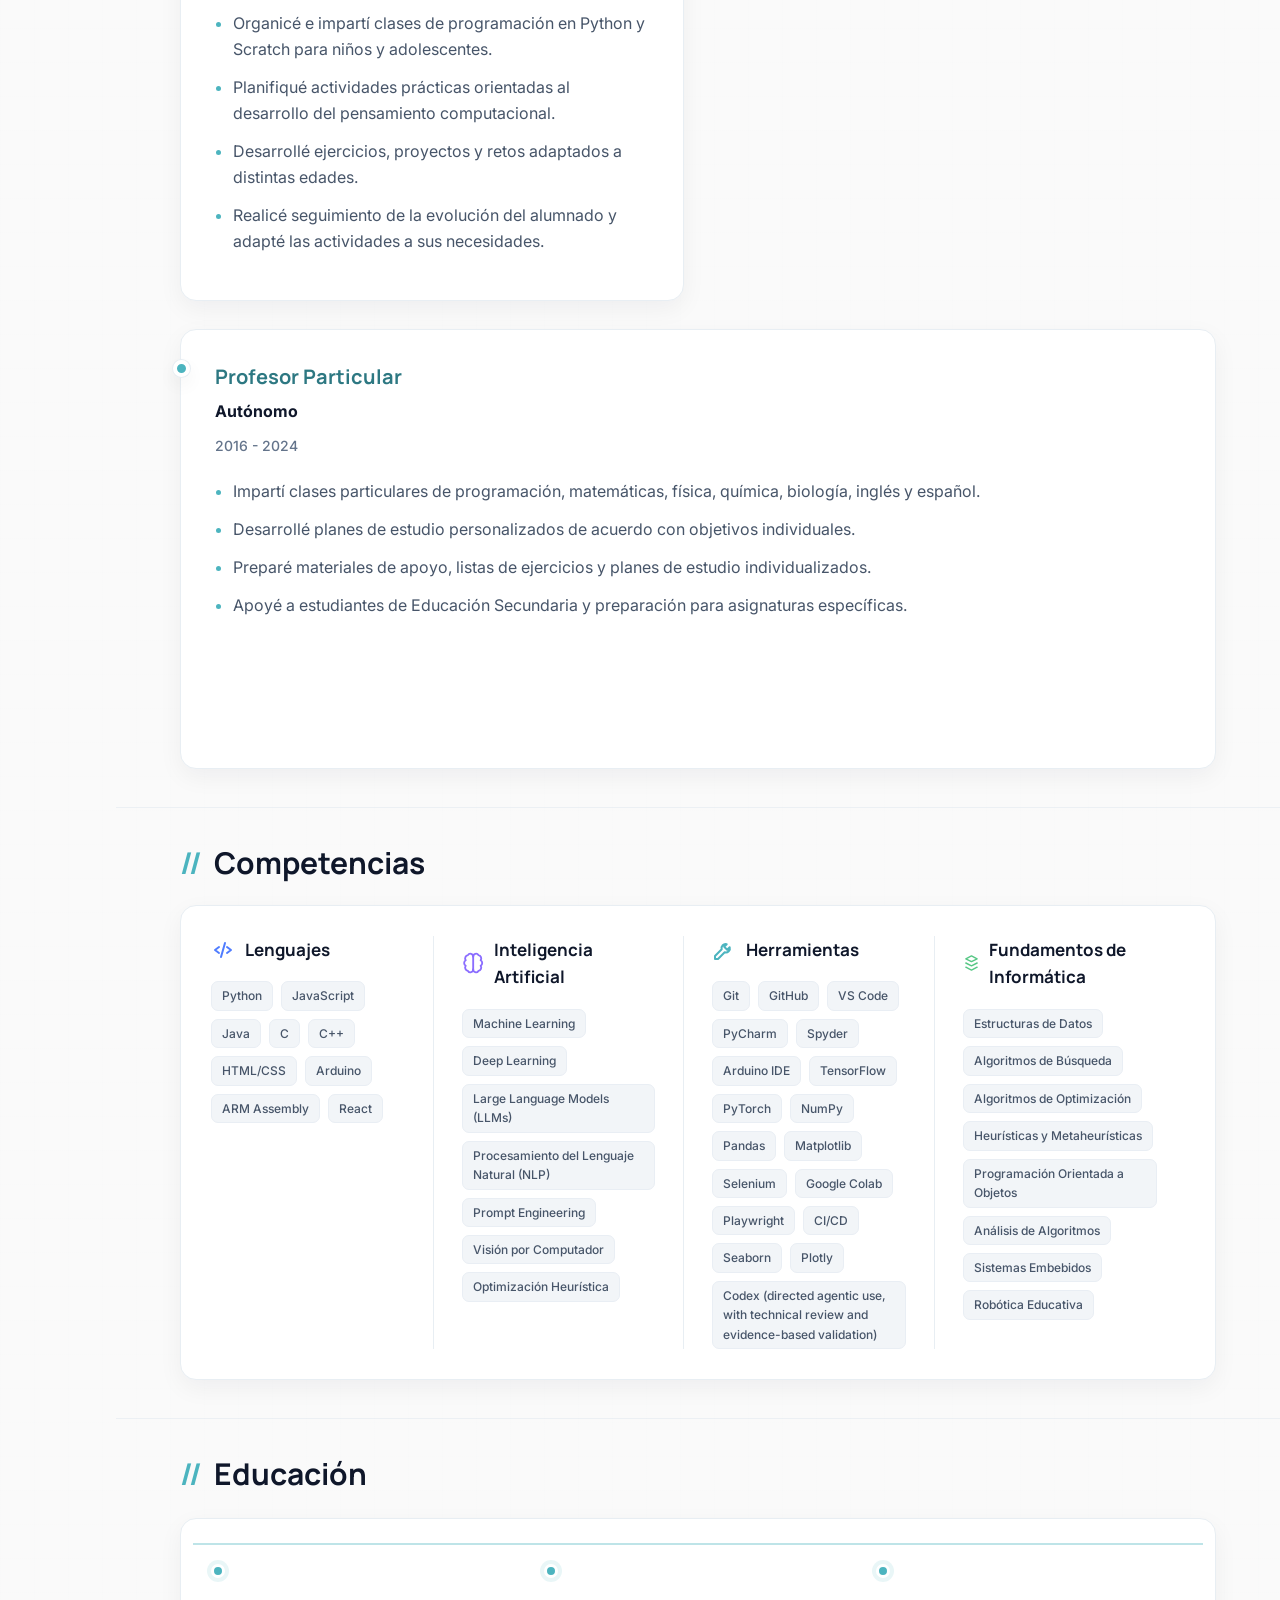
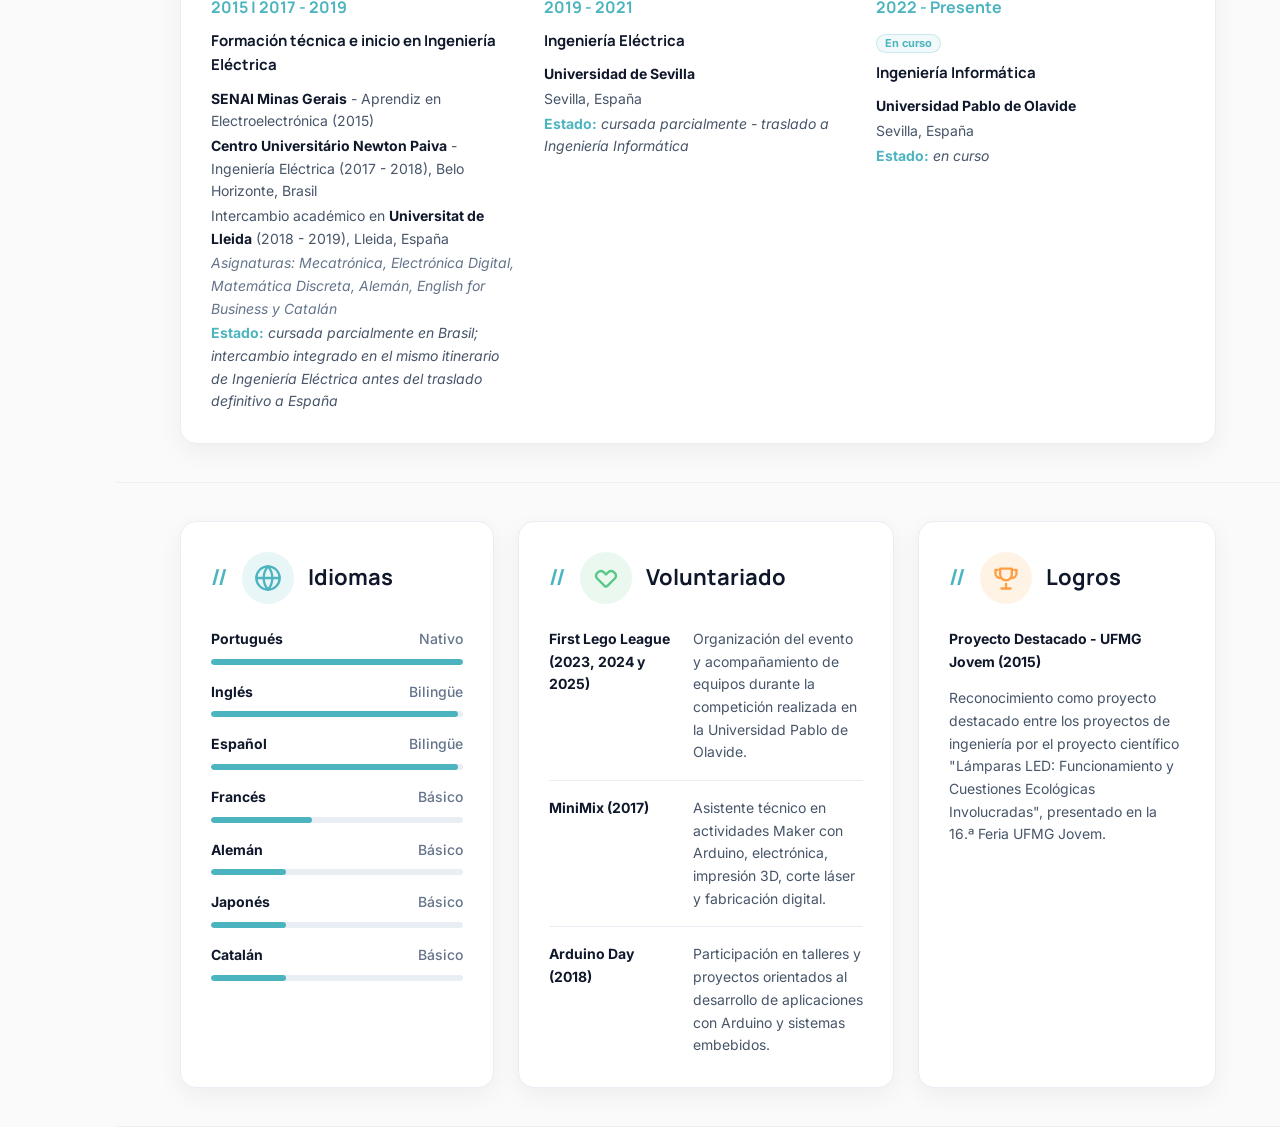
==== commit a4ac6634: "Simplifica a lista de matérias da thePower Co-Authored-By: Claude Sonnet 5.5 <noreply@anthropic.com>" ====
--- a/es.html
+++ b/es.html
@@ -291,7 +291,7 @@
           <p class="meta">Oct. 2026 - Presente <span>•</span> Madrid, España</p>
           <ul>
             <li>Imparto formación profesional (FP) en informática en el grado medio, en Sistemas Microinformáticos y Redes (<strong>SMR</strong>), y en el grado superior, en Administración de Sistemas Informáticos en Red (<strong>ASIR</strong>), Desarrollo de Aplicaciones Multiplataforma (<strong>DAM</strong>) y Desarrollo de Aplicaciones Web (<strong>DAW</strong>).</li>
-            <li>Entre las materias, Sistemas Operativos en Red / Montaje y Mantenimiento de Equipos (<strong>SMR</strong>); Seguridad y Alta Disponibilidad / Gestión de Bases de Datos (<strong>ASIR</strong>); Programación de Servicios y Procesos (<strong>DAM</strong>); y Despliegue de Aplicaciones Web (<strong>DAW</strong>).</li>
+            <li>En estos ciclos, imparto las materias de Sistemas Operativos en Red, Montaje y Mantenimiento de Equipos, Seguridad y Alta Disponibilidad, Gestión de Bases de Datos, Programación de Servicios y Procesos, y Despliegue de Aplicaciones Web.</li>
             <li>Diseño prácticas y rúbricas de evaluación, combinando experimentos guiados en clase con ejercicios evaluados que se entregan en la plataforma web del centro.</li>
           </ul>
         </article>
